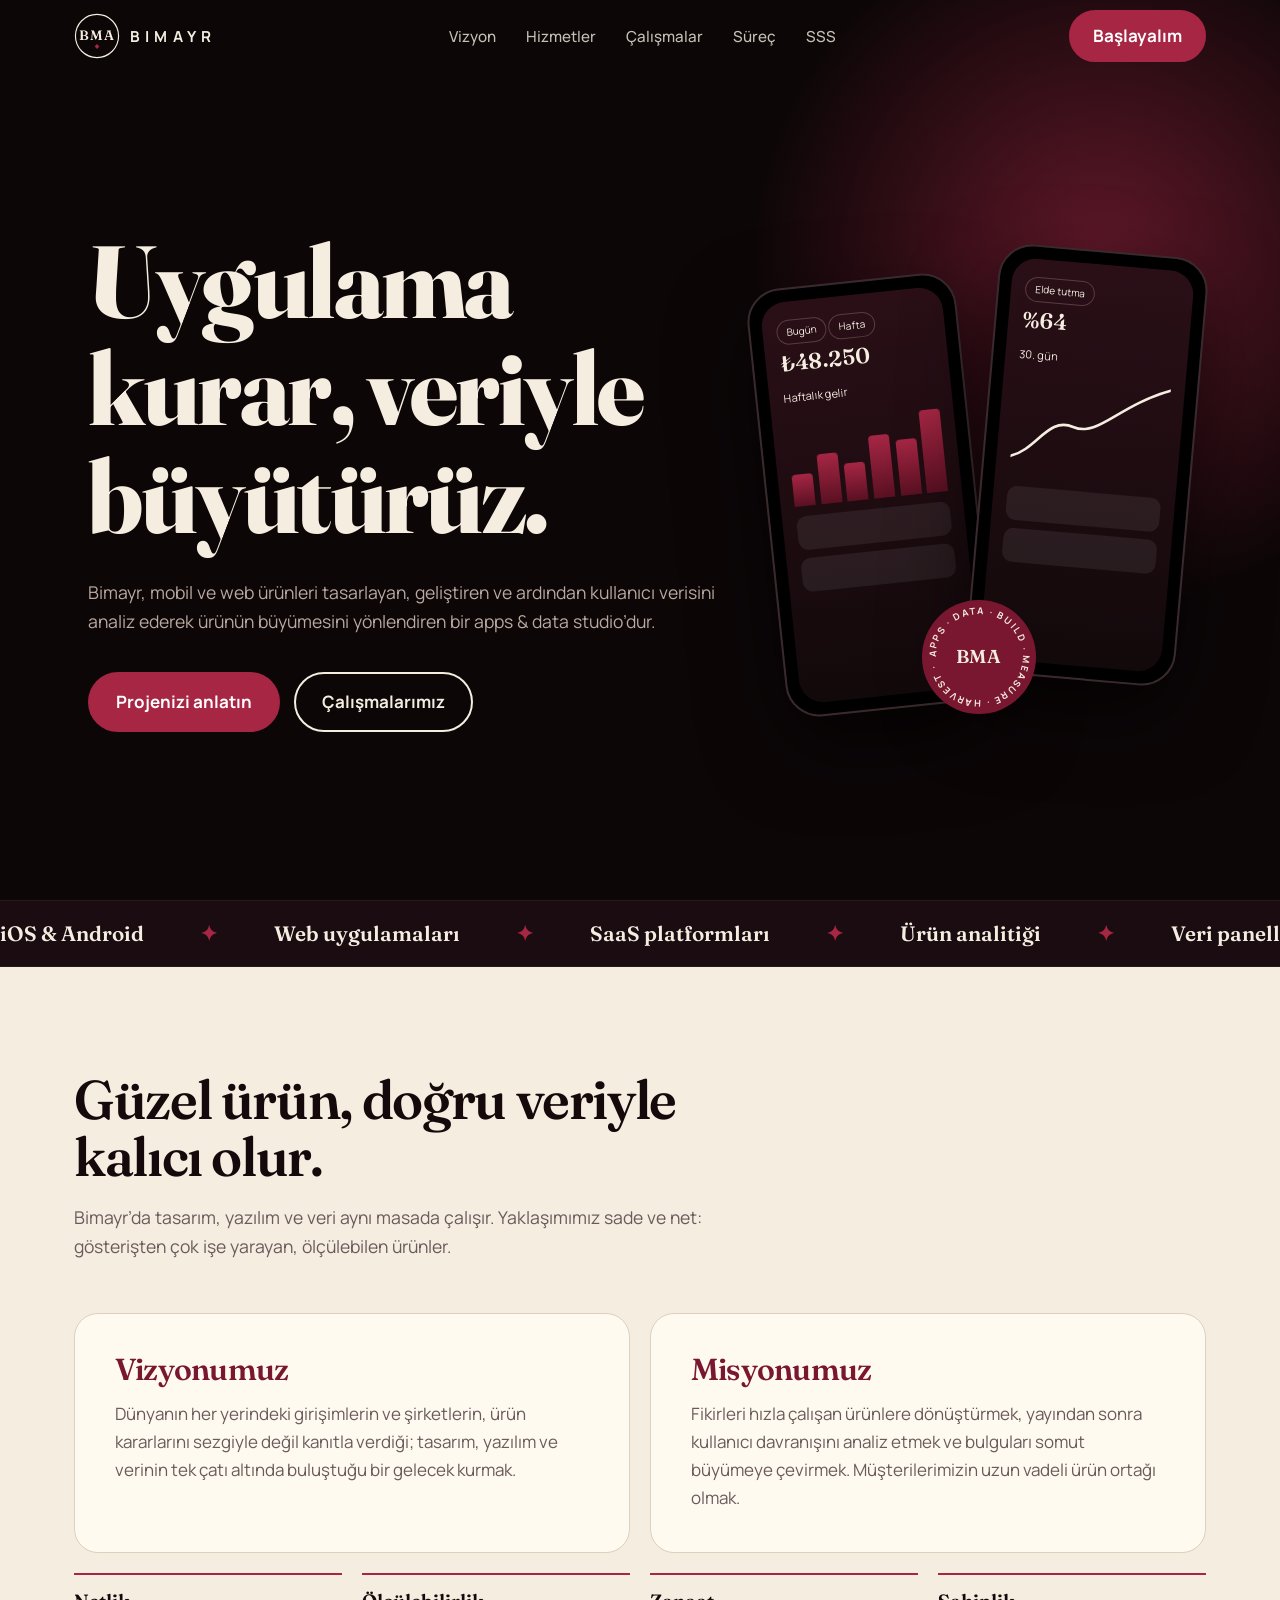
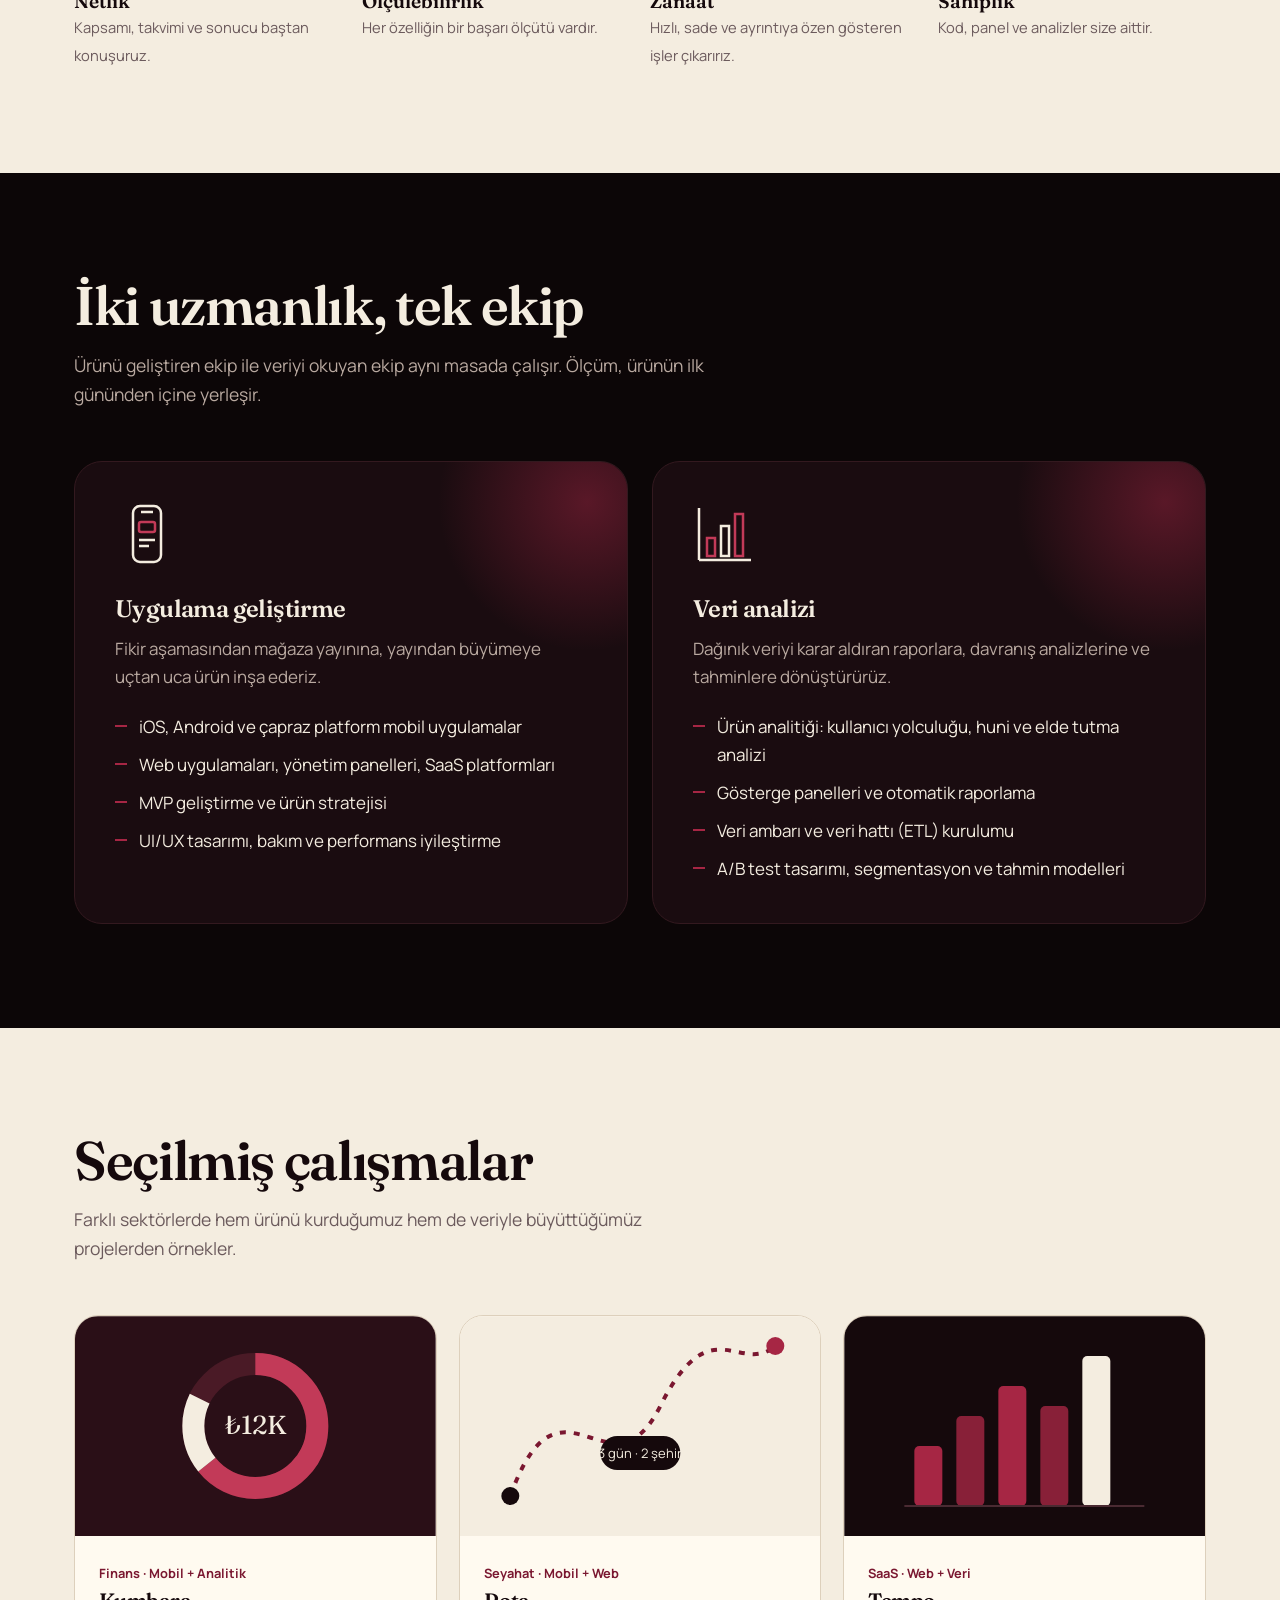
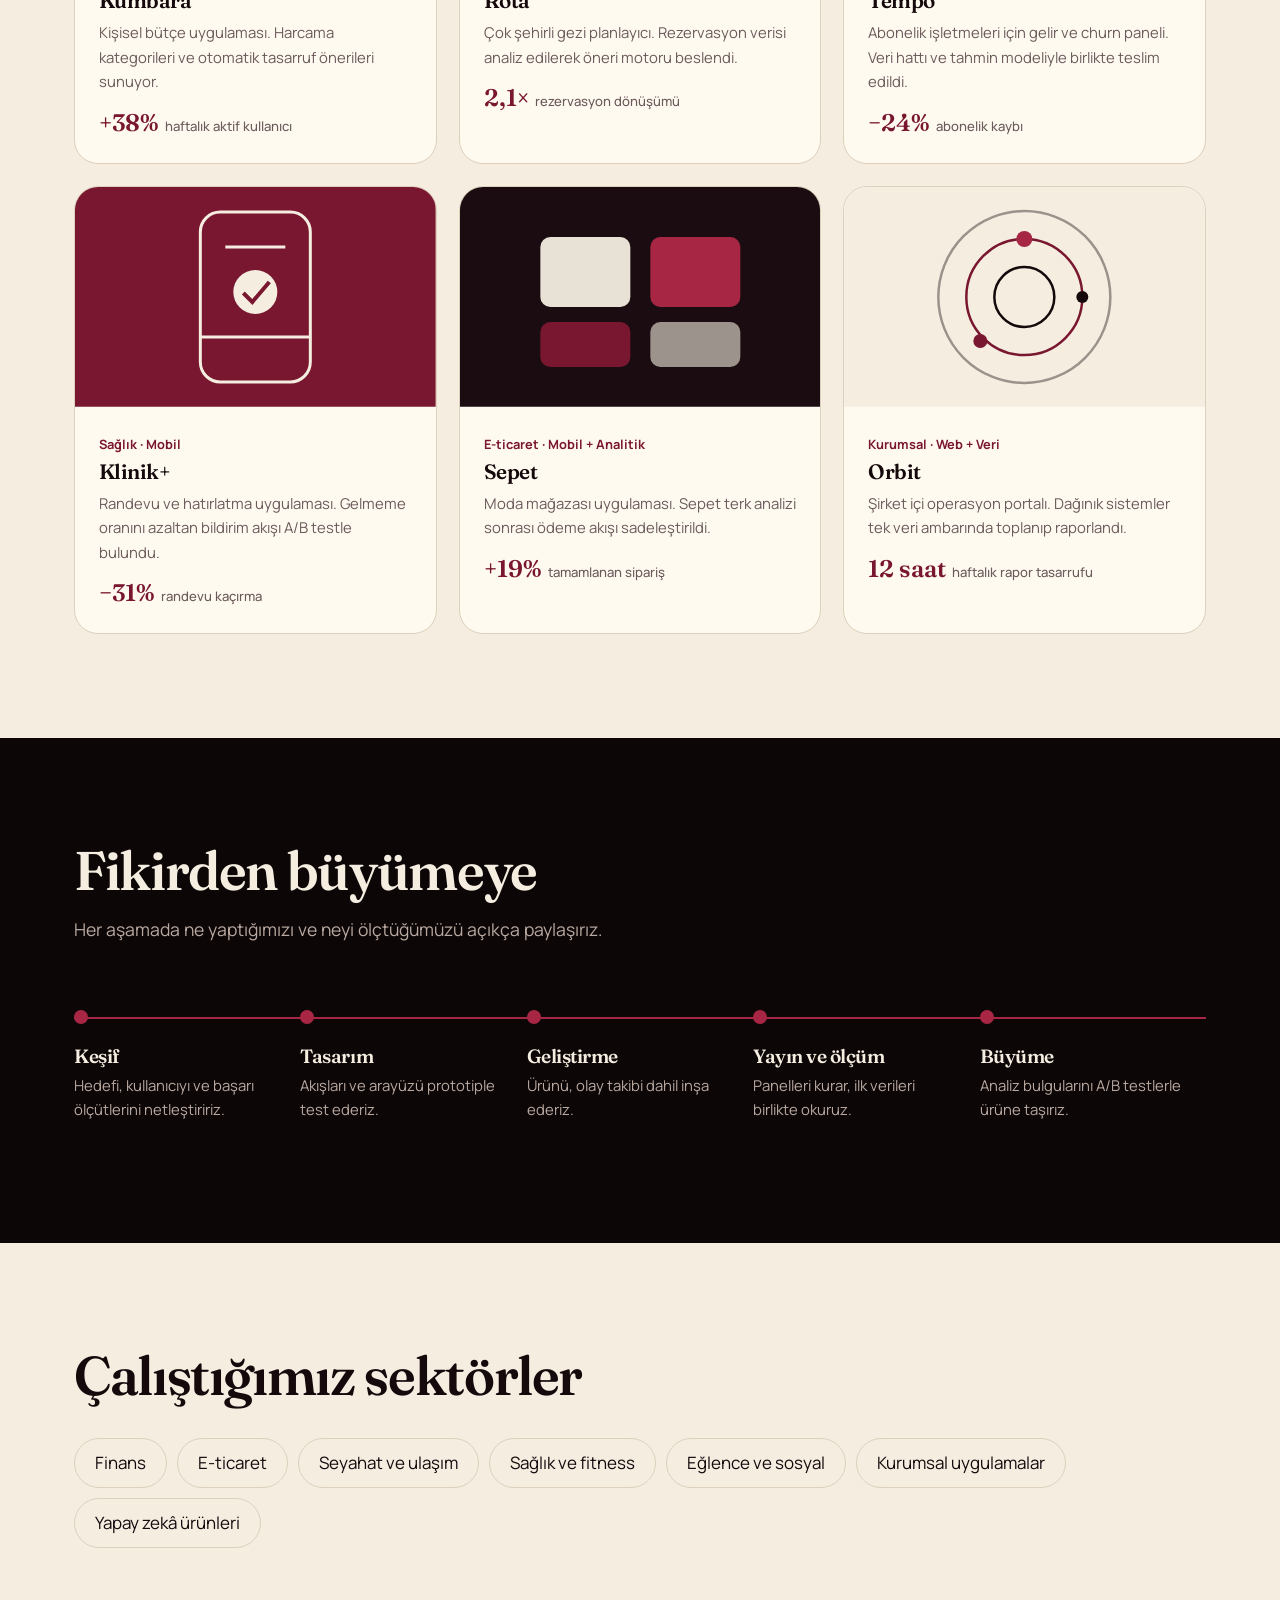
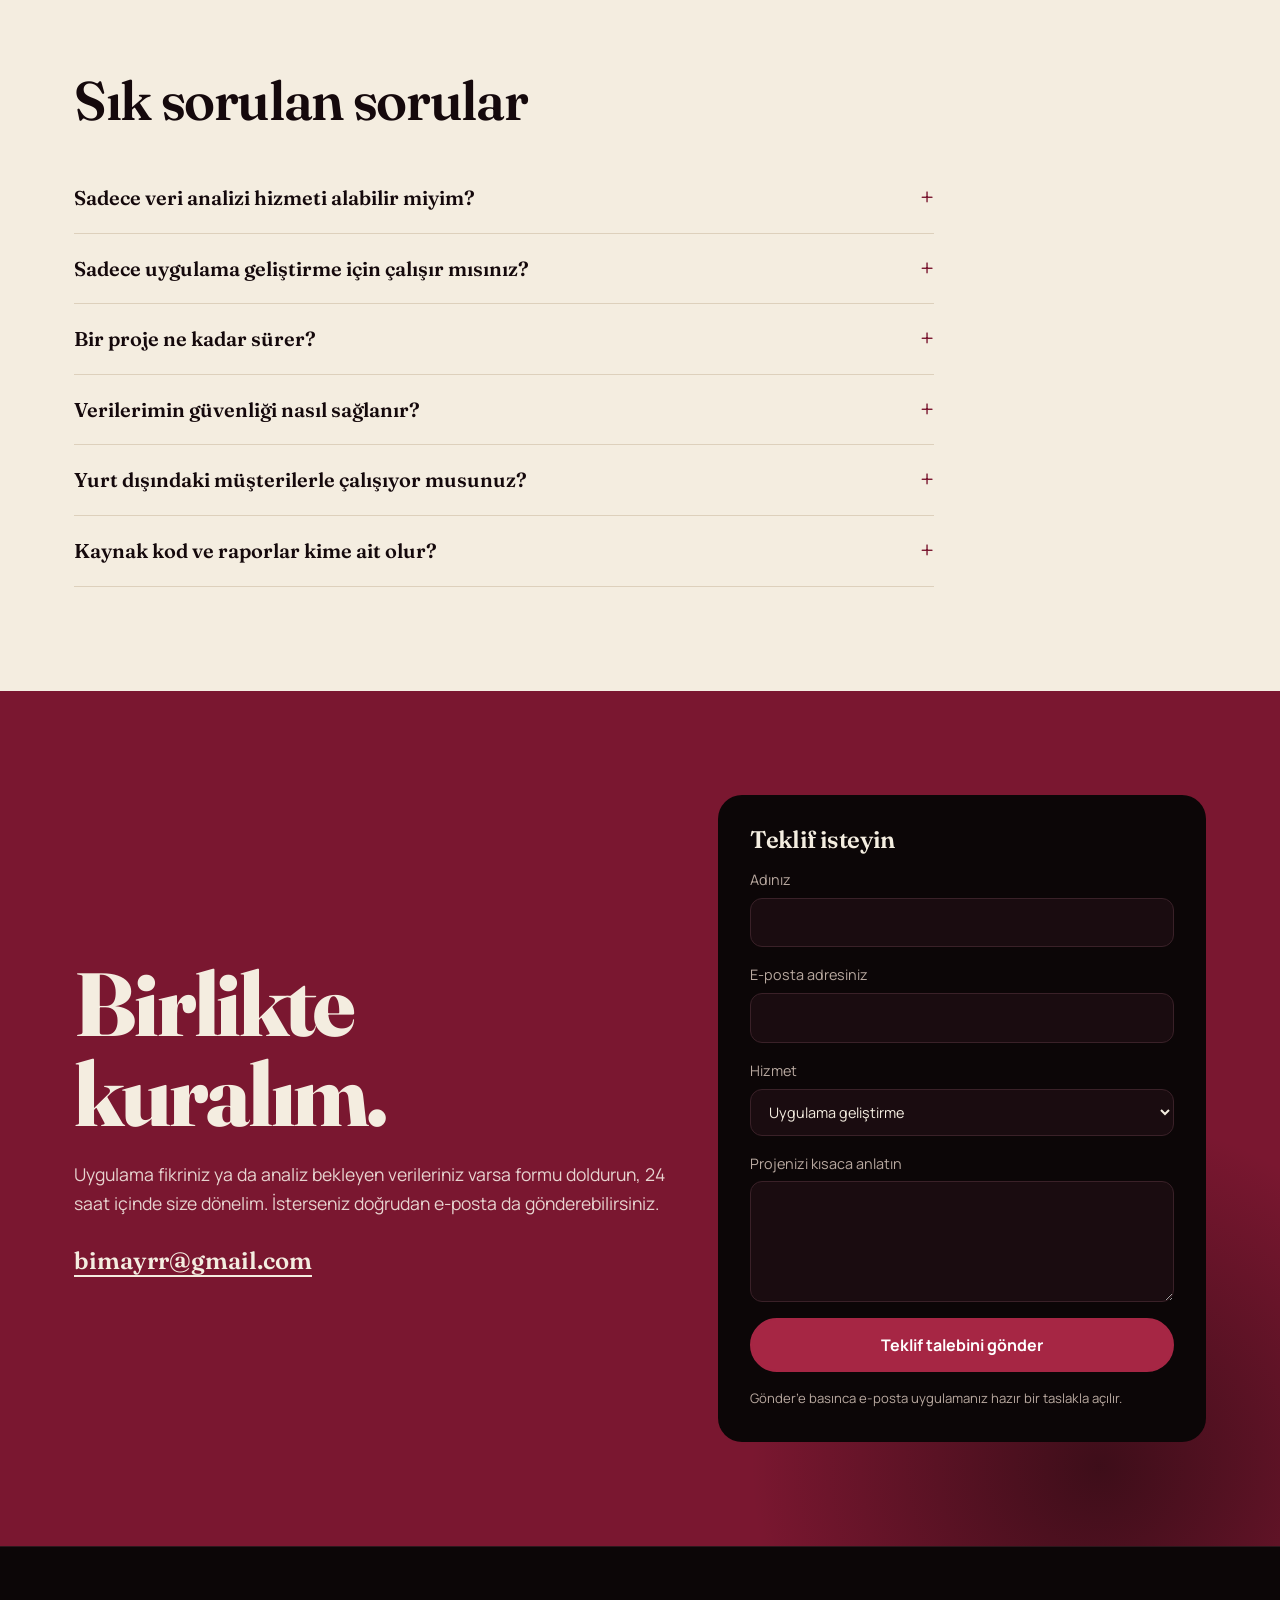
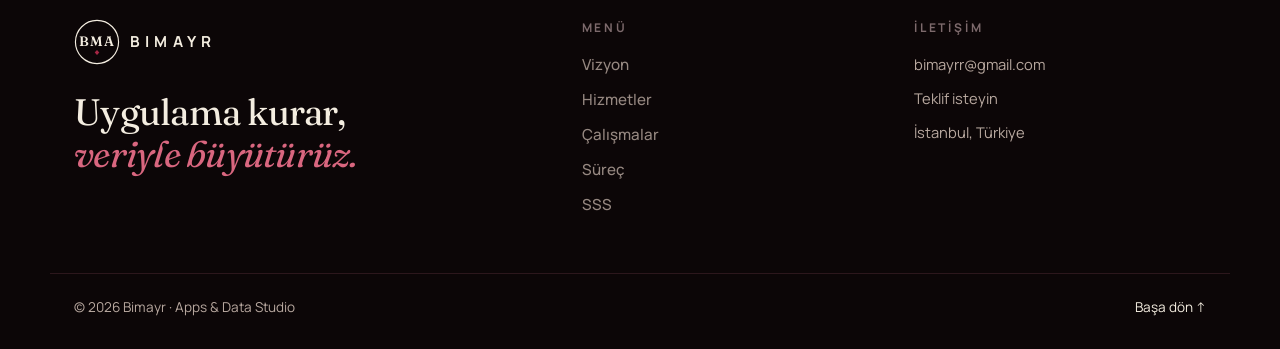
==== index.html @ 8b5e0269 "Siteye profesyonel dokunuşlar - Başlıktaki g/y/ç harflerinin kesilmesi düzeltildi - Açılış animasyon" ====
<!DOCTYPE html>
<html lang="tr">
<head>
<meta charset="utf-8">
<meta name="viewport" content="width=device-width, initial-scale=1, viewport-fit=cover">
<meta name="description" content="Bimayr, mobil ve web uygulamaları geliştiren ve kullanıcı verisini analiz eden bir apps & data studio'dur.">
<meta name="theme-color" content="#0C0607">
<meta property="og:title" content="Bimayr | Apps &amp; Data Studio">
<meta property="og:description" content="Uygulama kurar, veriyle büyütürüz.">
<meta property="og:type" content="website">
<link rel="icon" type="image/svg+xml" href="assets/favicon.svg">
<title>Bimayr | Apps & Data Studio</title>
<link rel="canonical" href="https://www.bimayr.com/">
<meta property="og:url" content="https://www.bimayr.com/">
<link rel="preconnect" href="https://fonts.googleapis.com">
<link rel="preconnect" href="https://fonts.gstatic.com" crossorigin>
<link href="https://fonts.googleapis.com/css2?family=Fraunces:opsz,wght@9..144,400;9..144,600;9..144,800&family=Manrope:wght@400;500;700&display=swap" rel="stylesheet">
<link rel="stylesheet" href="css/style.css">
</head>
<body>
<div id="curtain" aria-hidden="true"><div class="cp t"></div><div class="cp b"></div><svg class="mark" viewBox="0 0 64 64" aria-hidden="true"><circle class="ring" cx="32" cy="32" r="30" pathLength="1"/><text x="32" y="37" text-anchor="middle" font-family="Fraunces,Georgia,serif" font-weight="600" font-size="19" letter-spacing="1">BMA</text><path class="acc" d="M32 43l3.2 3.5L32 50l-3.2-3.5z"/></svg><b class="cw">BIMAYR</b></div><div id="bar"></div>
<header id="hd"><div class="wrap nav">
<a class="logo" href="#" aria-label="Bimayr"><svg class="mark" viewBox="0 0 64 64" aria-hidden="true"><circle class="ring" cx="32" cy="32" r="30" pathLength="1"/><text x="32" y="37" text-anchor="middle" font-family="Fraunces,Georgia,serif" font-weight="600" font-size="19" letter-spacing="1">BMA</text><path class="acc" d="M32 43l3.2 3.5L32 50l-3.2-3.5z"/></svg><span>BIMAYR</span></a>
<nav aria-label="Ana menü"><ul><li><a href="#vizyon">Vizyon</a></li><li><a href="#hizmetler">Hizmetler</a></li><li><a href="#calismalar">Çalışmalar</a></li><li><a href="#surec">Süreç</a></li><li><a href="#sss">SSS</a></li></ul></nav>
<a class="btn" href="#iletisim" style="padding:10px 22px">Başlayalım</a>
</div></header>

<main>
<section class="hero dark"><div class="glow"></div><div class="wrap hg">
<div>
<h1><span><em>Uygulama</em></span><span><em>kurar, veriyle</em></span><span><em>büyütürüz.</em></span></h1>
<p class="lead">Bimayr, mobil ve web ürünleri tasarlayan, geliştiren ve ardından kullanıcı verisini analiz ederek ürünün büyümesini yönlendiren bir apps & data studio’dur.</p>
<div class="cta"><a class="btn" href="#iletisim">Projenizi anlatın</a><a class="btn ghost" href="#calismalar">Çalışmalarımız</a></div>
</div>
<div class="devices" aria-hidden="true"><svg class="badge" viewBox="0 0 120 120"><circle cx="60" cy="60" r="58" fill="#7A1730"/><g class="spin"><defs><path id="bc" d="M60 60m-44 0a44 44 0 1 1 88 0a44 44 0 1 1-88 0"/></defs><text font-size="9.5" font-weight="700" letter-spacing="1.6" fill="#F4EDE0" font-family="Manrope,sans-serif"><textPath href="#bc" textLength="268">APPS · DATA · BUILD · MEASURE · HARVEST ·</textPath></text></g><text x="60" y="66" text-anchor="middle" font-family="Fraunces,Georgia,serif" font-weight="600" font-size="19" letter-spacing="1" fill="#F4EDE0">BMA</text></svg>
<div class="phone p1"><div class="scr"><span class="chip">Bugün</span><span class="chip">Hafta</span><b>₺48.250</b>Haftalık gelir<div class="bars"><i style="height:35%"></i><i style="height:55%;animation-delay:.1s"></i><i style="height:42%;animation-delay:.2s"></i><i style="height:70%;animation-delay:.3s"></i><i style="height:62%;animation-delay:.4s"></i><i style="height:92%;animation-delay:.5s"></i></div><div class="row"></div><div class="row"></div></div></div>
<div class="phone p2"><div class="scr"><span class="chip">Elde tutma</span><b>%64</b>30. gün<svg viewBox="0 0 180 120" style="width:100%;margin-top:8px"><path d="M0 100 C30 90 40 50 70 60 S120 30 180 8" fill="none" stroke="#F4EDE0" stroke-width="3" stroke-linecap="round" pathLength="1" style="stroke-dasharray:1;animation:dr 2.4s 1s both"/></svg><div class="row"></div><div class="row"></div></div></div>
</div>
</div></section>

<div class="mq" aria-hidden="true"><div><span>iOS & Android</span><span>Web uygulamaları</span><span>SaaS platformları</span><span>Ürün analitiği</span><span>Veri panelleri</span><span>A/B testleri</span><span>Tahmin modelleri</span><span>UI/UX tasarımı</span><span>iOS & Android</span><span>Web uygulamaları</span><span>SaaS platformları</span><span>Ürün analitiği</span><span>Veri panelleri</span><span>A/B testleri</span><span>Tahmin modelleri</span><span>UI/UX tasarımı</span></div></div>

<section id="vizyon"><div class="wrap">
<h2 class="rv">Güzel ürün, doğru veriyle<br>kalıcı olur.</h2>
<p class="lead rv d1" style="margin-top:18px">Bimayr’da tasarım, yazılım ve veri aynı masada çalışır. Yaklaşımımız sade ve net: gösterişten çok işe yarayan, ölçülebilen ürünler.</p>
<div class="vm">
<div class="rv"><h3>Vizyonumuz</h3><p>Dünyanın her yerindeki girişimlerin ve şirketlerin, ürün kararlarını sezgiyle değil kanıtla verdiği; tasarım, yazılım ve verinin tek çatı altında buluştuğu bir gelecek kurmak.</p></div>
<div class="rv d1"><h3>Misyonumuz</h3><p>Fikirleri hızla çalışan ürünlere dönüştürmek, yayından sonra kullanıcı davranışını analiz etmek ve bulguları somut büyümeye çevirmek. Müşterilerimizin uzun vadeli ürün ortağı olmak.</p></div>
</div>
<div class="vals">
<div class="rv"><b>Netlik</b><span>Kapsamı, takvimi ve sonucu baştan konuşuruz.</span></div>
<div class="rv d1"><b>Ölçülebilirlik</b><span>Her özelliğin bir başarı ölçütü vardır.</span></div>
<div class="rv d2"><b>Zanaat</b><span>Hızlı, sade ve ayrıntıya özen gösteren işler çıkarırız.</span></div>
<div class="rv d3"><b>Sahiplik</b><span>Kod, panel ve analizler size aittir.</span></div>
</div></div></section>

<section id="hizmetler" class="dark"><div class="wrap">
<h2 class="rv">İki uzmanlık, tek ekip</h2>
<p class="lead rv d1" style="margin-top:16px">Ürünü geliştiren ekip ile veriyi okuyan ekip aynı masada çalışır. Ölçüm, ürünün ilk gününden içine yerleşir.</p>
<div class="svc">
<div class="card rv"><svg class="ico" viewBox="0 0 64 64" fill="none" stroke="#F4EDE0" stroke-width="2.5"><rect x="18" y="4" width="28" height="56" rx="7"/><path d="M26 10h12"/><rect x="24" y="20" width="16" height="10" rx="2" stroke="#C23A58"/><path d="M24 38h16M24 44h10"/></svg>
<h3>Uygulama geliştirme</h3><p>Fikir aşamasından mağaza yayınına, yayından büyümeye uçtan uca ürün inşa ederiz.</p>
<ul><li>iOS, Android ve çapraz platform mobil uygulamalar</li><li>Web uygulamaları, yönetim panelleri, SaaS platformları</li><li>MVP geliştirme ve ürün stratejisi</li><li>UI/UX tasarımı, bakım ve performans iyileştirme</li></ul></div>
<div class="card rv d1"><svg class="ico" viewBox="0 0 64 64" fill="none" stroke="#F4EDE0" stroke-width="2.5"><path d="M6 58V6M6 58h52"/><rect x="14" y="36" width="8" height="18" stroke="#C23A58"/><rect x="28" y="24" width="8" height="30"/><rect x="42" y="12" width="8" height="42" stroke="#C23A58"/></svg>
<h3>Veri analizi</h3><p>Dağınık veriyi karar aldıran raporlara, davranış analizlerine ve tahminlere dönüştürürüz.</p>
<ul><li>Ürün analitiği: kullanıcı yolculuğu, huni ve elde tutma analizi</li><li>Gösterge panelleri ve otomatik raporlama</li><li>Veri ambarı ve veri hattı (ETL) kurulumu</li><li>A/B test tasarımı, segmentasyon ve tahmin modelleri</li></ul></div>
</div></div></section>

<section id="calismalar"><div class="wrap">
<h2 class="rv">Seçilmiş çalışmalar</h2>
<p class="lead rv d1" style="margin-top:16px">Farklı sektörlerde hem ürünü kurduğumuz hem de veriyle büyüttüğümüz projelerden örnekler.</p>
<div class="wk">
<article class="work rv"><div class="art" style="background:#2a0f17"><svg viewBox="0 0 300 220"><circle cx="150" cy="110" r="62" fill="none" stroke="#4a1a26" stroke-width="22"/><circle cx="150" cy="110" r="62" fill="none" stroke="#C23A58" stroke-width="22" stroke-dasharray="250 400" transform="rotate(-90 150 110)"/><circle cx="150" cy="110" r="62" fill="none" stroke="#F4EDE0" stroke-width="22" stroke-dasharray="70 400" stroke-dashoffset="-250" transform="rotate(-90 150 110)"/><text x="150" y="118" text-anchor="middle" fill="#F4EDE0" font-family="Fraunces,serif" font-size="26">₺12K</text></svg></div>
<div class="wb"><small>Finans · Mobil + Analitik</small><h3>Kumbara</h3><p>Kişisel bütçe uygulaması. Harcama kategorileri ve otomatik tasarruf önerileri sunuyor.</p><div class="met">+38%<span>haftalık aktif kullanıcı</span></div></div></article>
<article class="work rv d1"><div class="art" style="background:#F4EDE0"><svg viewBox="0 0 300 220"><path d="M20 180 C70 40 120 190 170 90 S250 60 285 30" fill="none" stroke="#7A1730" stroke-width="4" stroke-dasharray="6 8"/><circle cx="20" cy="180" r="9" fill="#15090C"/><circle cx="285" cy="30" r="9" fill="#A62644"/><rect x="110" y="120" width="80" height="34" rx="17" fill="#15090C"/><text x="150" y="142" text-anchor="middle" fill="#F4EDE0" font-size="13" font-family="Manrope,sans-serif">3 gün · 2 şehir</text></svg></div>
<div class="wb"><small>Seyahat · Mobil + Web</small><h3>Rota</h3><p>Çok şehirli gezi planlayıcı. Rezervasyon verisi analiz edilerek öneri motoru beslendi.</p><div class="met">2,1×<span>rezervasyon dönüşümü</span></div></div></article>
<article class="work rv d2"><div class="art" style="background:#15090C"><svg viewBox="0 0 300 220"><g fill="#A62644"><rect x="40" y="130" width="28" height="60" rx="5"/><rect x="82" y="100" width="28" height="90" rx="5" opacity=".8"/><rect x="124" y="70" width="28" height="120" rx="5"/><rect x="166" y="90" width="28" height="100" rx="5" opacity=".8"/><rect x="208" y="40" width="28" height="150" rx="5" fill="#F4EDE0"/></g><path d="M30 190H270" stroke="#4a2a32" stroke-width="2"/></svg></div>
<div class="wb"><small>SaaS · Web + Veri</small><h3>Tempo</h3><p>Abonelik işletmeleri için gelir ve churn paneli. Veri hattı ve tahmin modeliyle birlikte teslim edildi.</p><div class="met">−24%<span>abonelik kaybı</span></div></div></article>
<article class="work rv"><div class="art" style="background:#7A1730"><svg viewBox="0 0 300 220"><g stroke="#F4EDE0" stroke-width="3" fill="none"><rect x="95" y="25" width="110" height="170" rx="20"/><path d="M95 150h110M120 60h60"/></g><circle cx="150" cy="105" r="22" fill="#F4EDE0"/><path d="M138 106l9 9 17-20" stroke="#7A1730" stroke-width="4" fill="none"/></svg></div>
<div class="wb"><small>Sağlık · Mobil</small><h3>Klinik+</h3><p>Randevu ve hatırlatma uygulaması. Gelmeme oranını azaltan bildirim akışı A/B testle bulundu.</p><div class="met">−31%<span>randevu kaçırma</span></div></div></article>
<article class="work rv d1"><div class="art" style="background:#1A0C10"><svg viewBox="0 0 300 220"><g fill="#F4EDE0"><rect x="50" y="50" width="90" height="70" rx="10" opacity=".95"/><rect x="160" y="50" width="90" height="70" rx="10" fill="#A62644"/><rect x="50" y="135" width="90" height="45" rx="10" fill="#7A1730"/><rect x="160" y="135" width="90" height="45" rx="10" opacity=".6"/></g></svg></div>
<div class="wb"><small>E-ticaret · Mobil + Analitik</small><h3>Sepet</h3><p>Moda mağazası uygulaması. Sepet terk analizi sonrası ödeme akışı sadeleştirildi.</p><div class="met">+19%<span>tamamlanan sipariş</span></div></div></article>
<article class="work rv d2"><div class="art" style="background:#F4EDE0"><svg viewBox="0 0 300 220"><g fill="none" stroke="#15090C" stroke-width="2.5"><circle cx="150" cy="110" r="30"/><circle cx="150" cy="110" r="58" stroke="#7A1730"/><circle cx="150" cy="110" r="86" opacity=".4"/></g><circle cx="150" cy="52" r="8" fill="#A62644"/><circle cx="208" cy="110" r="6" fill="#15090C"/><circle cx="106" cy="154" r="7" fill="#7A1730"/></svg></div>
<div class="wb"><small>Kurumsal · Web + Veri</small><h3>Orbit</h3><p>Şirket içi operasyon portalı. Dağınık sistemler tek veri ambarında toplanıp raporlandı.</p><div class="met">12 saat<span>haftalık rapor tasarrufu</span></div></div></article>
</div></div></section>

<section id="surec" class="dark"><div class="wrap">
<h2 class="rv">Fikirden büyümeye</h2>
<p class="lead rv d1" style="margin-top:16px">Her aşamada ne yaptığımızı ve neyi ölçtüğümüzü açıkça paylaşırız.</p>
<ol class="pr rv" id="pr">
<li><h3>Keşif</h3><p>Hedefi, kullanıcıyı ve başarı ölçütlerini netleştiririz.</p></li>
<li><h3>Tasarım</h3><p>Akışları ve arayüzü prototiple test ederiz.</p></li>
<li><h3>Geliştirme</h3><p>Ürünü, olay takibi dahil inşa ederiz.</p></li>
<li><h3>Yayın ve ölçüm</h3><p>Panelleri kurar, ilk verileri birlikte okuruz.</p></li>
<li><h3>Büyüme</h3><p>Analiz bulgularını A/B testlerle ürüne taşırız.</p></li>
</ol></div></section>

<section id="sektorler"><div class="wrap">
<h2 class="rv">Çalıştığımız sektörler</h2>
<div class="sec rv d1"><span>Finans</span><span>E-ticaret</span><span>Seyahat ve ulaşım</span><span>Sağlık ve fitness</span><span>Eğlence ve sosyal</span><span>Kurumsal uygulamalar</span><span>Yapay zekâ ürünleri</span></div>
</div></section>

<section id="sss" style="padding-top:20px"><div class="wrap">
<h2 class="rv">Sık sorulan sorular</h2>
<div class="faq rv d1">
<details><summary>Sadece veri analizi hizmeti alabilir miyim?</summary><p>Evet. Uygulamayı biz geliştirmemiş olsak da analitik altyapısını kurar, panelleri hazırlar ve düzenli rapor veririz.</p></details>
<details><summary>Sadece uygulama geliştirme için çalışır mısınız?</summary><p>Evet. Yalnızca tasarım ya da yalnızca geliştirme desteği de veririz. Ölçüm altyapısını eklemenizi öneririz.</p></details>
<details><summary>Bir proje ne kadar sürer?</summary><p>Kapsama göre değişir. İlk görüşmeden sonra hedeflerinize uygun gerçekçi bir takvim paylaşırız.</p></details>
<details><summary>Verilerimin güvenliği nasıl sağlanır?</summary><p>Veriye yalnızca gerekli ekip üyeleri erişir. KVKK ve GDPR gereklilikleri proje başında birlikte netleştirilir.</p></details>
<details><summary>Yurt dışındaki müşterilerle çalışıyor musunuz?</summary><p>Evet. Ekibimiz Türkçe ve İngilizce çalışır, farklı saat dilimlerine uyumlu toplantı düzeni kurar.</p></details>
<details><summary>Kaynak kod ve raporlar kime ait olur?</summary><p>Ödemeler tamamlandığında kaynak kod, paneller ve analiz çıktıları size devredilir.</p></details>
</div></div></section>

<section id="iletisim" class="wine" style="position:relative;overflow:hidden"><div class="glow" style="top:auto;bottom:-300px"></div><div class="wrap cg" style="position:relative">
<div><p class="big rv">Birlikte<br>kuralım.</p>
<p class="lead rv d1" style="margin:22px 0 28px">Uygulama fikriniz ya da analiz bekleyen verileriniz varsa formu doldurun, 24 saat içinde size dönelim. İsterseniz doğrudan e-posta da gönderebilirsiniz.</p>
<a class="mail rv d2" href="mailto:bimayrr@gmail.com">bimayrr@gmail.com</a></div>
<form class="qf rv d1" id="qf" aria-label="Teklif formu">
<h3>Teklif isteyin</h3>
<label>Adınız<input name="ad" required autocomplete="name"></label>
<label>E-posta adresiniz<input name="mail" type="email" required autocomplete="email"></label>
<label>Hizmet<select name="hizmet"><option>Uygulama geliştirme</option><option>Veri analizi</option><option>Uygulama + veri analizi</option><option>Diğer</option></select></label>
<label>Projenizi kısaca anlatın<textarea name="mesaj" rows="4" required></textarea></label>
<button class="btn" type="submit">Teklif talebini gönder</button>
<p class="note">Gönder’e basınca e-posta uygulamanız hazır bir taslakla açılır.</p>
</form>
</div></section>
</main>
<footer class="ft"><div class="wrap ft-top">
<div class="ft-brand"><a class="logo" href="#" aria-label="Bimayr, başa dön"><svg class="mark" viewBox="0 0 64 64" aria-hidden="true"><circle class="ring" cx="32" cy="32" r="30" pathLength="1"/><text x="32" y="37" text-anchor="middle" font-family="Fraunces,Georgia,serif" font-weight="600" font-size="19" letter-spacing="1">BMA</text><path class="acc" d="M32 43l3.2 3.5L32 50l-3.2-3.5z"/></svg><span>BIMAYR</span></a>
<p class="ft-tag">Uygulama kurar,<br><em>veriyle büyütürüz.</em></p></div>
<nav class="ft-col" aria-label="Alt menü"><b>Menü</b><a href="#vizyon">Vizyon</a><a href="#hizmetler">Hizmetler</a><a href="#calismalar">Çalışmalar</a><a href="#surec">Süreç</a><a href="#sss">SSS</a></nav>
<div class="ft-col"><b>İletişim</b><a href="mailto:bimayrr@gmail.com">bimayrr@gmail.com</a><a href="#iletisim">Teklif isteyin</a><span>İstanbul, Türkiye</span></div>
</div><div class="wrap ft-bot"><span>© 2026 Bimayr · Apps &amp; Data Studio</span><a class="up" href="#">Başa dön &#8593;&#xFE0E;</a></div></footer>

<script src="js/main.js" defer></script>
</body>
</html>
---- css/style.css ----
:root{color-scheme:light;--bg:#F4EDE0;--surface:#FFFAF0;--ink:#15090C;--muted:#6B5A5C;--line:#DDD0BC;--wine:#7A1730;--wine2:#A62644;--dk:#0C0607;--dk2:#1A0C10;--cream:#F4EDE0;--cm:#B9A9A0;--box-sizing:border-box;box-sizing:border-box;padding-top:env(safe-area-inset-top,0px);padding-bottom:env(safe-area-inset-bottom,0px)}
html{scroll-padding-top:calc(env(safe-area-inset-top,0px) + 70px);scroll-behavior:smooth}
*,*::before,*::after{box-sizing:inherit}
body{margin:0;background:var(--bg);color:var(--ink);font:400 17px/1.65 Manrope,system-ui,sans-serif;overflow-x:hidden}
h1,h2,h3{font-family:Fraunces,Georgia,serif;margin:0;line-height:1.05;letter-spacing:-.025em}
h1{font-size:clamp(2.8rem,8vw,6.4rem);font-weight:800}
h2{font-size:clamp(2rem,4.4vw,3.4rem);font-weight:600}
h3{font-size:1.5rem;font-weight:600}
p{margin:0}a{color:inherit}
:focus-visible{outline:3px solid var(--wine2);outline-offset:3px}
.wrap{max-width:1180px;margin:0 auto;padding:0 24px}
section{padding:104px 0}
.lead{color:var(--muted);max-width:58ch;font-size:1.1rem}
.dark{background:var(--dk);color:var(--cream)}.dark .lead{color:var(--cm)}
.btn{display:inline-block;background:var(--wine2);color:#fff;padding:14px 26px;border-radius:999px;font-weight:700;text-decoration:none;border:2px solid var(--wine2);transition:transform .3s,background .3s}
.btn{translate:var(--mx,0) var(--my,0)}.btn:hover{transform:translateY(-3px);background:var(--wine)}
.btn.ghost{background:transparent;color:inherit;border-color:currentColor}
.wine{background:var(--wine);color:var(--cream)}.wine .lead{color:#E7D3CF}.wine .btn{background:var(--cream);color:var(--dk);border-color:var(--cream)}.wine .btn.ghost{background:transparent;color:var(--cream)}.wine .glow{background:radial-gradient(circle,rgba(12,6,7,.55),transparent 65%)}
.btn.ghost:hover{background:var(--cream);color:var(--dk)}
/* loader */
#curtain{position:fixed;inset:0;z-index:100;pointer-events:none;transition:visibility 0s 1.05s}
body.ready #curtain{visibility:hidden}
.cp{position:absolute;left:0;right:0;height:50%;background:var(--wine);transition:transform .85s cubic-bezier(.77,0,.18,1) .1s}
.cp.t{top:0}.cp.b{bottom:0;background:var(--dk)}
body.ready .cp.t{transform:translateY(-101%)}body.ready .cp.b{transform:translateY(101%)}
#curtain .mark{position:absolute;left:50%;top:50%;width:120px;height:120px;margin:-110px 0 0 -60px;color:var(--cream);transition:opacity .4s}.mark text{fill:currentColor;stroke:none}
#curtain .ring{stroke-dasharray:1;stroke-dashoffset:1;animation:dr2 .75s cubic-bezier(.6,0,.3,1) forwards}
#curtain .mark text{opacity:0;animation:pop .5s .35s forwards}
#curtain .acc{fill:var(--cream);opacity:0;animation:pop .4s .55s forwards}
#curtain .cw{position:absolute;left:0;right:0;top:50%;margin-top:30px;text-align:center;font:700 1rem Manrope,sans-serif;color:var(--cream);letter-spacing:.34em;opacity:0;animation:pop .5s .35s forwards;transition:opacity .4s}
body.ready #curtain .mark,body.ready #curtain .cw{opacity:0!important;animation:none}
@keyframes dr2{to{stroke-dashoffset:0}}@keyframes pop{to{opacity:1}}
/* nav */
header{position:fixed;top:0;left:0;right:0;z-index:50;padding-top:env(safe-area-inset-top,0px);transition:background .4s,backdrop-filter .4s}
header.solid{background:rgba(12,6,7,.82);backdrop-filter:blur(14px)}
.nav{display:flex;align-items:center;justify-content:space-between;height:72px;color:var(--cream)}
.logo{font:800 1.7rem Fraunces,serif;text-decoration:none;letter-spacing:-.03em;display:flex;align-items:center;gap:10px}.mark{width:46px;height:46px;fill:none;stroke:currentColor;stroke-width:1.6;overflow:visible}.mark text{fill:currentColor;stroke:none}.acc{fill:var(--wine2);stroke:none;transform-box:fill-box;transform-origin:center;transition:transform .6s cubic-bezier(.3,1.6,.4,1)}.logo:hover .acc{transform:rotate(180deg) scale(1.5)}.logo:hover .ring{stroke:var(--wine2)}.ring{transition:stroke .4s}.logo span{font:700 .95rem Manrope,sans-serif;letter-spacing:.34em}.logo i{color:var(--wine2);font-style:normal}
nav ul{display:flex;gap:30px;list-style:none;margin:0;padding:0}
nav a{text-decoration:none;font-weight:500;font-size:.95rem;opacity:.8;transition:opacity .3s}nav a:hover{opacity:1}
/* hero */
.hero{min-height:100vh;min-height:100svh;display:flex;align-items:center;padding:130px 0 70px;position:relative;overflow:hidden}
.glow{position:absolute;width:760px;height:760px;right:-200px;top:-120px;background:radial-gradient(circle,rgba(166,38,68,.55),transparent 65%);animation:float 12s ease-in-out infinite alternate}
@keyframes float{to{transform:translate(-60px,70px) scale(1.12)}}
.hg{display:grid;grid-template-columns:1.2fr .8fr;gap:40px;align-items:center;position:relative}
.hero h1 span{display:block;overflow:hidden;padding:0 .04em .16em 0;margin-bottom:-.16em}.hero h1 em{display:block;font-style:normal;transform:translateY(110%) rotate(4deg);transform-origin:left bottom;transition:transform 1s cubic-bezier(.2,.8,.2,1) .3s}
body.ready .hero h1 em{transform:none}body.ready .hero h1 span:nth-child(2) em{transition-delay:.42s}body.ready .hero h1 span:nth-child(3) em{transition-delay:.54s}
.hero .lead{margin:28px 0 36px}.cta{display:flex;gap:14px;flex-wrap:wrap}
.hero .lead,.hero .cta{opacity:0;transition:opacity .8s .95s}body.ready .hero .lead,body.ready .hero .cta{opacity:1}
.devices{position:relative;height:460px}
.phone{position:absolute;width:210px;height:430px;border-radius:34px;background:#000;border:2px solid #3a2a2e;padding:12px;box-shadow:0 30px 80px rgba(0,0,0,.6)}
.phone .scr{width:100%;height:100%;border-radius:24px;background:linear-gradient(180deg,#2a0f17,#12090b);overflow:hidden;padding:16px 14px;color:var(--cream);font-size:11px}
.p1{left:0;top:30px;transform:rotate(-6deg);animation:bob 6s ease-in-out infinite alternate}
.p2{right:0;top:0;transform:rotate(5deg);animation:bob 7s 1s ease-in-out infinite alternate}
@keyframes bob{to{translate:0 -16px}}
.scr b{display:block;font:600 22px Fraunces,serif;margin:4px 0 12px}
.bars{display:flex;align-items:flex-end;gap:6px;height:90px;margin:10px 0}
.bars i{flex:1;background:linear-gradient(var(--wine2),#5a1022);border-radius:4px 4px 0 0;transform-origin:bottom;animation:grow 1.4s cubic-bezier(.2,.8,.2,1) both}
@keyframes grow{from{transform:scaleY(0)}}
.chip{display:inline-block;border:1px solid #5a3a42;border-radius:99px;padding:3px 9px;margin:2px 2px 0 0;font-size:10px}
.row{height:34px;border-radius:10px;background:rgba(255,255,255,.07);margin-top:8px}
#bar{position:fixed;top:env(safe-area-inset-top,0px);left:0;right:0;height:3px;background:var(--wine2);transform:scaleX(0);transform-origin:left;z-index:60}
.devices{translate:calc(var(--px,0)*-16px) calc(var(--py,0)*-12px);transition:translate .5s ease-out}
.glow{translate:calc(var(--px,0)*50px) calc(var(--py,0)*36px);transition:translate .8s ease-out}
.badge{position:absolute;left:50%;bottom:-6px;width:118px;height:118px;margin-left:-59px;z-index:2}
.badge .spin{transform-origin:60px 60px;animation:sp 18s linear infinite}
@keyframes sp{to{transform:rotate(360deg)}}
.mq:hover div{animation-play-state:paused}
/* marquee */
.mq{border-block:1px solid #2c171c;background:var(--dk2);overflow:hidden;color:var(--cream)}
.mq div{display:flex;gap:56px;width:max-content;padding:20px 0;animation:mq 34s linear infinite;font:600 1.3rem Fraunces,serif;white-space:nowrap}
.mq span::after{content:"✦";color:var(--wine2);margin-left:56px}
@keyframes mq{to{transform:translateX(-50%)}}
/* reveal */
.rv{opacity:0;transform:translateY(46px) scale(.98);filter:blur(8px);transition:opacity .9s,transform 1s cubic-bezier(.2,.8,.2,1),filter .9s}.rv.in{opacity:1;transform:none;filter:none}
.work .art{clip-path:inset(100% 0 0 0);transition:clip-path 1.1s cubic-bezier(.77,0,.18,1) .25s}.work.in .art{clip-path:inset(0)}
.d1{transition-delay:.12s}.d2{transition-delay:.24s}.d3{transition-delay:.36s}
/* vision */
.vm{display:grid;grid-template-columns:1fr 1fr;gap:20px;margin-top:52px}
.vm div{padding:40px;border:1px solid var(--line);border-radius:24px;background:var(--surface);transition:transform .5s,border-color .5s}
.vm div:hover{transform:translateY(-8px);border-color:var(--wine2)}
.vm h3{color:var(--wine);margin-bottom:14px;font-size:1.9rem}.vm p{color:var(--muted)}
.vals{display:grid;grid-template-columns:repeat(4,1fr);gap:20px;margin-top:20px}
.vals div{border-top:2px solid var(--wine2);padding-top:14px}.vals b{font:600 1.2rem Fraunces,serif;display:block}.vals span{color:var(--muted);font-size:.92rem}
/* services */
.svc{display:grid;grid-template-columns:1fr 1fr;gap:24px;margin-top:52px}
.card{background:var(--dk2);border:1px solid #33191f;border-radius:28px;padding:40px;position:relative;overflow:hidden;transition:transform .5s,border-color .5s}
.card:hover{transform:perspective(900px) translateY(-8px) rotateX(var(--rx,0deg)) rotateY(var(--ry,0deg));border-color:var(--wine2)}
.card::after{content:"";position:absolute;width:300px;height:300px;right:-110px;top:-110px;background:radial-gradient(circle,rgba(166,38,68,.45),transparent 70%);transition:transform .8s}.card:hover::after{transform:scale(1.6)}
.card p{color:var(--cm);margin:14px 0 22px}.card ul{list-style:none;margin:0;padding:0;display:grid;gap:10px}
.card li{padding-left:24px;position:relative}.card li::before{content:"";position:absolute;left:0;top:.7em;width:12px;height:2px;background:var(--wine2)}
.ico{width:64px;height:64px;margin-bottom:22px}
/* work */
.wk{display:grid;grid-template-columns:repeat(3,1fr);gap:22px;margin-top:52px}
.work{border-radius:24px;overflow:hidden;background:var(--surface);border:1px solid var(--line);transition:transform .5s,box-shadow .5s}
.work:hover{transform:perspective(900px) translateY(-10px) rotateX(var(--rx,0deg)) rotateY(var(--ry,0deg));box-shadow:0 30px 60px -20px rgba(122,23,48,.45)}
.art{height:220px;display:grid;place-items:center;position:relative;overflow:hidden}
.art svg{width:100%;height:100%;transition:transform .8s cubic-bezier(.2,.8,.2,1)}.work:hover .art svg{transform:scale(1.08)}
.wb{padding:22px 24px 26px}.wb small{color:var(--wine);font-weight:700;font-size:.8rem}.wb h3{font-size:1.3rem;margin:4px 0 8px}.wb p{color:var(--muted);font-size:.93rem}
.met{margin-top:14px;font:600 1.5rem Fraunces,serif;color:var(--wine)}.met span{font:500 .82rem Manrope,sans-serif;color:var(--muted);margin-left:6px}
/* process */
.pr{margin-top:56px;display:grid;grid-template-columns:repeat(5,1fr);position:relative}
.pr::before{content:"";position:absolute;top:17px;left:0;right:0;height:2px;background:#33191f}
.pr::after{content:"";position:absolute;top:17px;left:0;height:2px;width:0;background:var(--wine2);transition:width 2.2s cubic-bezier(.3,.7,.2,1) .3s}.pr.in::after{width:100%}
.pr li{list-style:none;padding-right:18px;position:relative}
.pr li::before{content:"";display:block;width:14px;height:14px;border-radius:50%;background:var(--wine2);margin:10px 0 22px;box-shadow:0 0 0 6px var(--dk)}
.pr h3{font-size:1.2rem}.pr p{color:var(--cm);font-size:.93rem;margin-top:6px}
.pr{padding:0}
/* sectors + faq */
.sec{display:flex;flex-wrap:wrap;gap:10px;margin-top:34px}
.sec span{border:1px solid var(--line);padding:10px 20px;border-radius:99px;transition:background .3s,color .3s,transform .3s}.sec span:hover{background:var(--wine);color:#fff;transform:translateY(-3px)}
details{border-bottom:1px solid var(--line);padding:22px 0}
summary{cursor:pointer;font:600 1.25rem Fraunces,serif;list-style:none;display:flex;justify-content:space-between;gap:16px}
summary::after{content:"+";color:var(--wine);font-size:1.6rem;line-height:1;transition:transform .4s}details[open] summary::after{transform:rotate(45deg)}
details p{color:var(--muted);margin-top:10px;max-width:70ch}.faq{margin-top:34px;max-width:860px}
.big{font:800 clamp(2.4rem,7vw,5.6rem) Fraunces,serif;line-height:1;letter-spacing:-.03em}
.cg{display:grid;grid-template-columns:1.1fr .9fr;gap:48px;align-items:center}
.mail{font:600 1.5rem Fraunces,serif;color:var(--cream);text-decoration:underline;text-underline-offset:6px;word-break:break-all}
.qf{background:var(--dk);color:var(--cream);border-radius:24px;padding:32px;display:grid;gap:16px}
.qf label{display:grid;gap:6px;font-size:.9rem;color:var(--cm)}
.qf input,.qf select,.qf textarea{font:inherit;color:var(--cream);background:#1A0C10;border:1px solid #3A2128;border-radius:12px;padding:12px 14px;width:100%}
.qf input:focus,.qf select:focus,.qf textarea:focus{outline:2px solid var(--wine2);border-color:var(--wine2)}
.qf .btn{background:var(--wine2);color:#fff;border-color:var(--wine2);cursor:pointer;font:700 1rem Manrope,sans-serif}
.qf .note{font-size:.82rem;color:var(--cm)}
@media (max-width:900px){.cg{grid-template-columns:1fr}}
@media (max-width:900px){.hg,.vm,.svc{grid-template-columns:1fr}.wk{grid-template-columns:1fr 1fr}.vals{grid-template-columns:1fr 1fr}.pr{grid-template-columns:1fr;gap:26px}.pr::before,.pr::after{display:none}nav ul{display:none}.devices{height:420px;max-width:380px}section{padding:72px 0}}
@media (max-width:600px){.wk{grid-template-columns:1fr}.p2{display:none}.p1{left:20%}}
@media (prefers-reduced-motion:reduce){*,*::before,*::after{animation:none!important;transition-duration:.01s!important;transition-delay:0s!important}.rv{opacity:1;transform:none;filter:none}.work .art{clip-path:none}.hero h1 em{transform:none}.hero .lead,.hero .cta{opacity:1}}
@keyframes dr{from{stroke-dashoffset:1}to{stroke-dashoffset:0}}
/* footer */
.ft{background:var(--dk);color:var(--cm);border-top:1px solid #2c171c;font-size:.92rem;padding:72px 0 0}
.ft a{text-decoration:none;transition:color .3s}.ft a:hover{color:var(--cream)}
.ft-top{display:grid;grid-template-columns:1.6fr 1fr 1fr;gap:40px;padding-bottom:56px}
.ft .logo{color:var(--cream);font-size:1rem}
.ft-tag{font:400 clamp(1.6rem,3vw,2.3rem)/1.15 Fraunces,serif;color:var(--cream);margin-top:26px;letter-spacing:-.02em}
.ft-tag em{font-style:italic;color:#D9667F}
.ft-col{display:flex;flex-direction:column;gap:10px}.ft-col b{font:700 .75rem Manrope,sans-serif;letter-spacing:.24em;text-transform:uppercase;color:#7d6a6c;margin-bottom:6px}
.ft-bot{display:flex;justify-content:space-between;gap:20px;flex-wrap:wrap;border-top:1px solid #2c171c;padding-top:22px;padding-bottom:30px;font-size:.85rem}
.up{color:var(--cream)}
.ft-sig{text-align:center;padding-bottom:48px}
.sig{display:flex;align-items:center;gap:28px;justify-content:center}.sig i{flex:1;max-width:220px;height:1px;background:linear-gradient(90deg,transparent,#6a2434)}.sig i:last-child{transform:scaleX(-1)}
.sig span{font:italic 400 clamp(3.4rem,9vw,7rem)/1 Fraunces,serif;letter-spacing:-.03em;background:linear-gradient(180deg,#F4EDE0 30%,#A62644);-webkit-background-clip:text;background-clip:text;color:transparent;padding:0 .08em .12em}
.sig-sub{font:700 .75rem Manrope,sans-serif;letter-spacing:.3em;text-transform:uppercase;color:#7d6a6c;margin-top:10px}
.sig-nav{display:flex;flex-wrap:wrap;justify-content:center;gap:10px 28px;margin-top:34px}
.ft-badge{display:flex;flex-direction:column;align-items:center;gap:6px;padding-bottom:56px}
.fbadge{width:120px;height:120px}.fbadge .spin{transform-origin:60px 60px;animation:sp 22s linear infinite}
.ft-mail{margin-top:18px;color:var(--cream);font:600 1.15rem Fraunces,serif;text-decoration:underline!important;text-underline-offset:6px}
@media (max-width:900px){.ft-top{grid-template-columns:1fr 1fr}.ft-brand{grid-column:1/-1}}
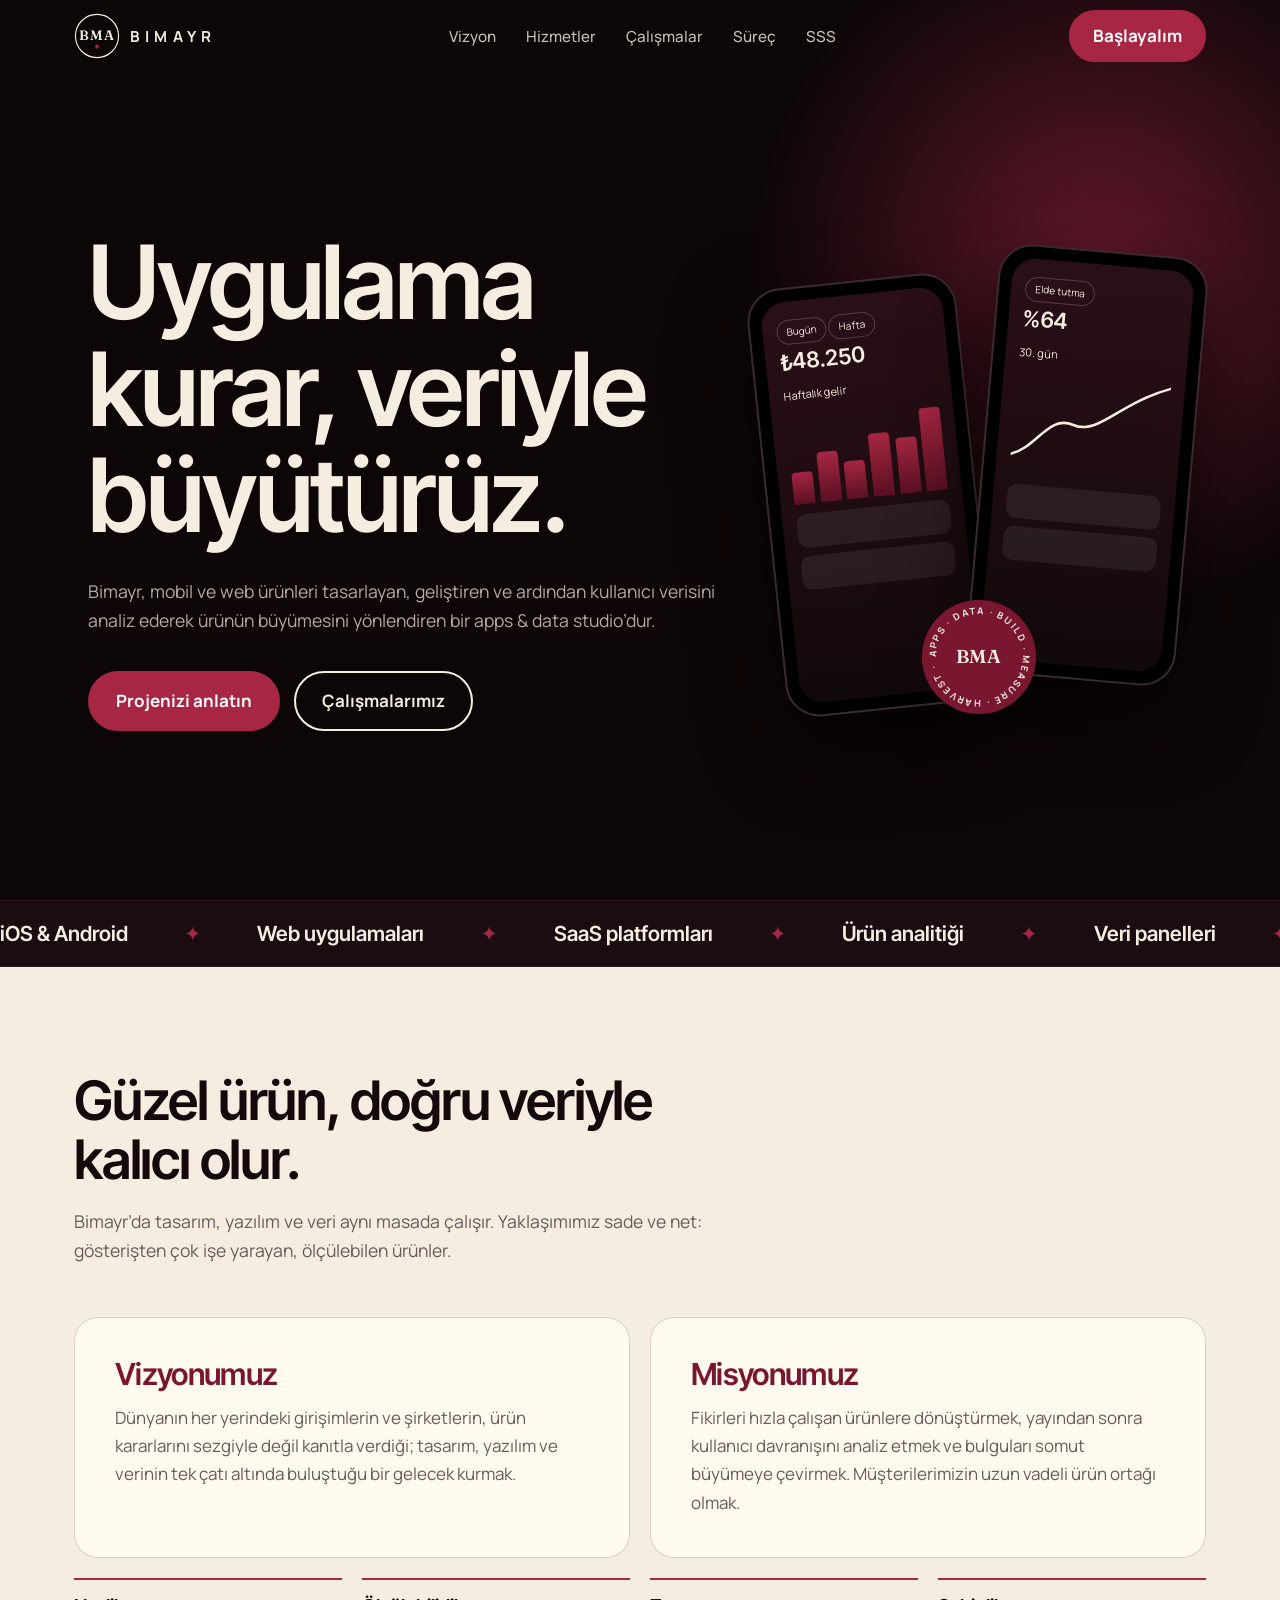
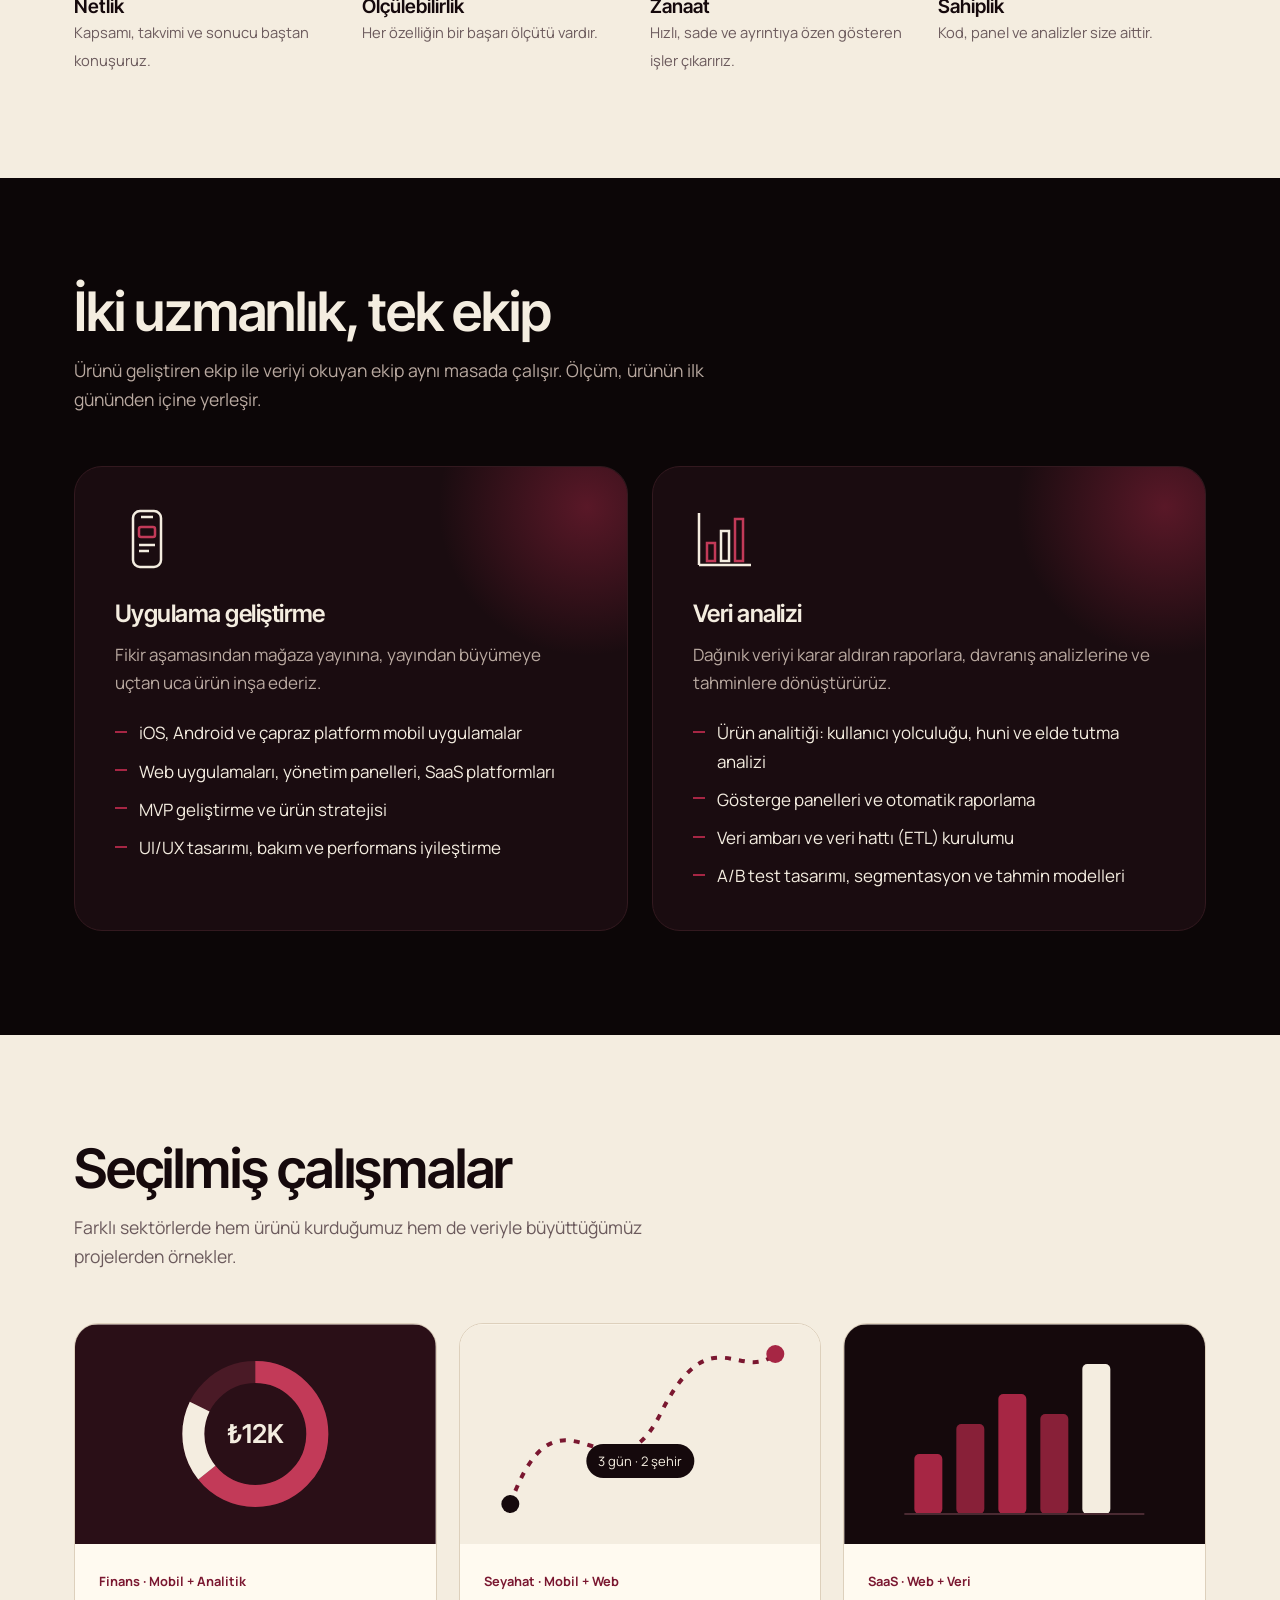
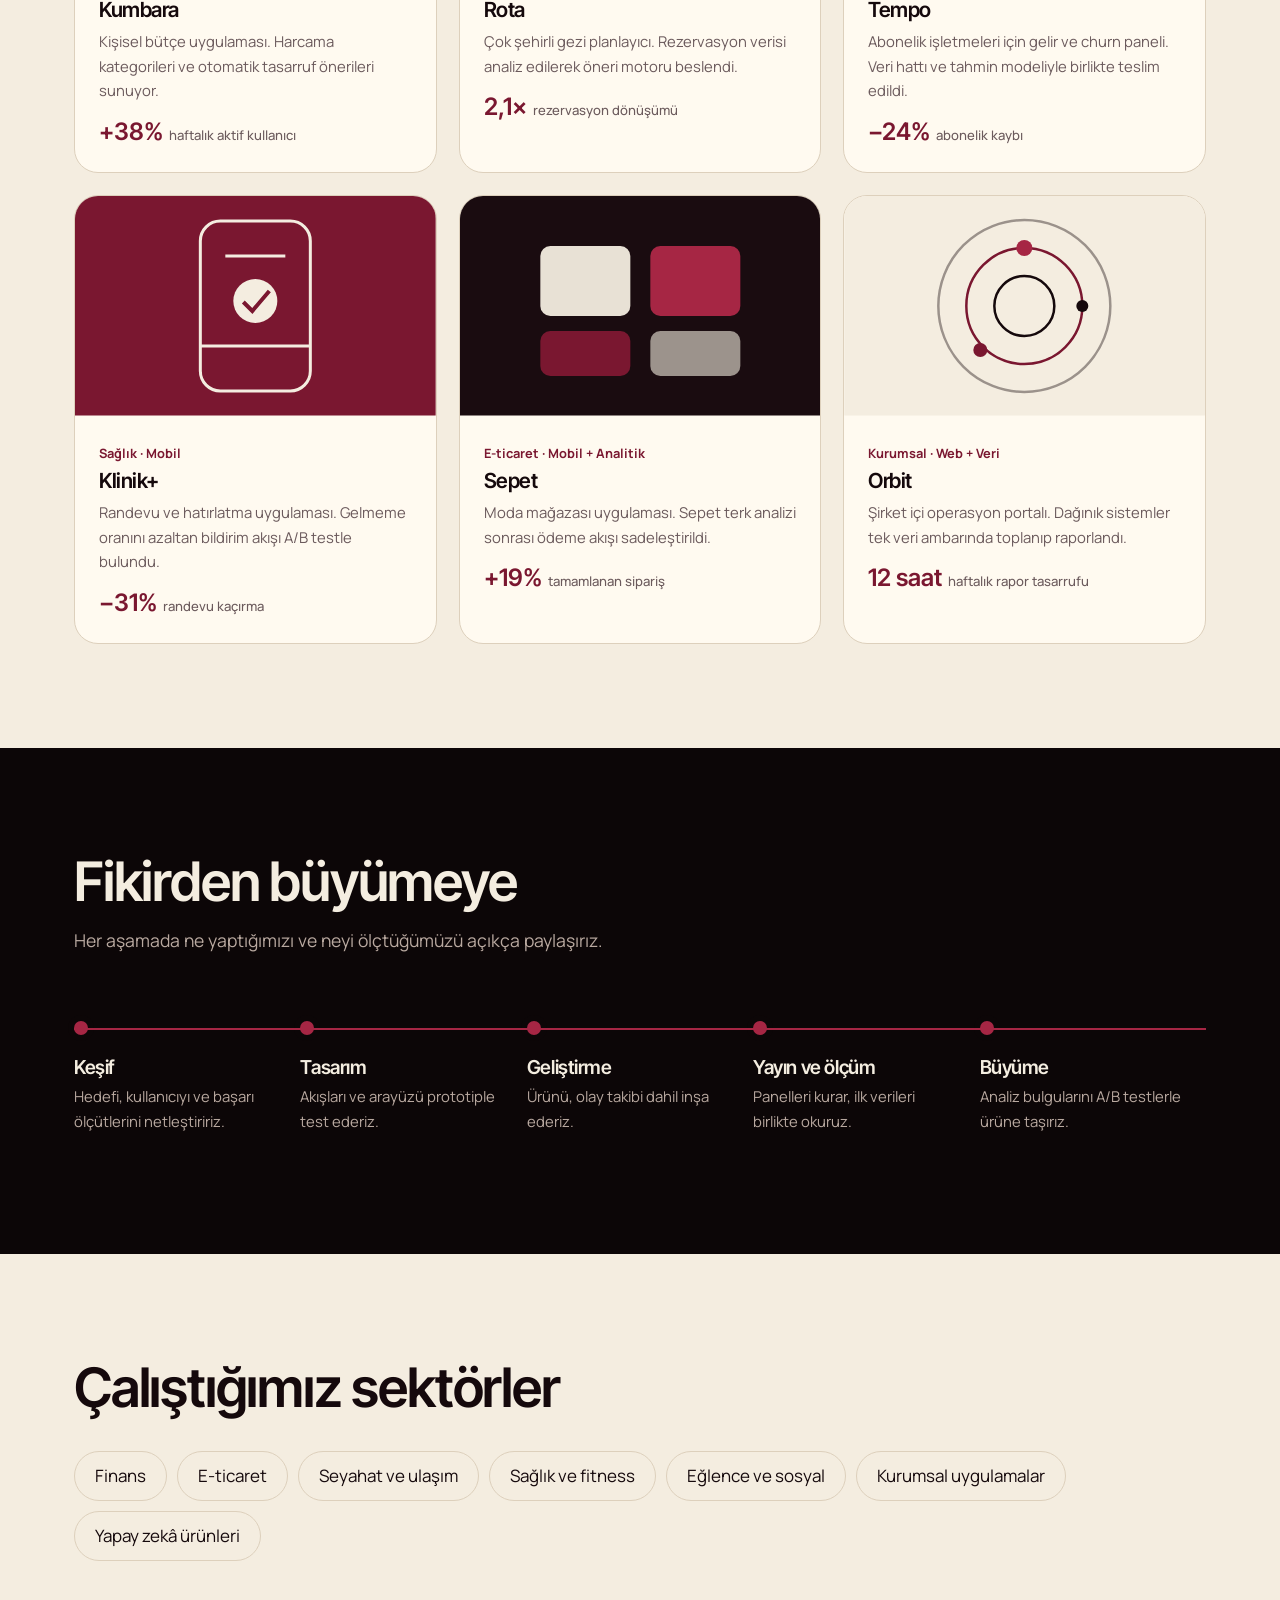
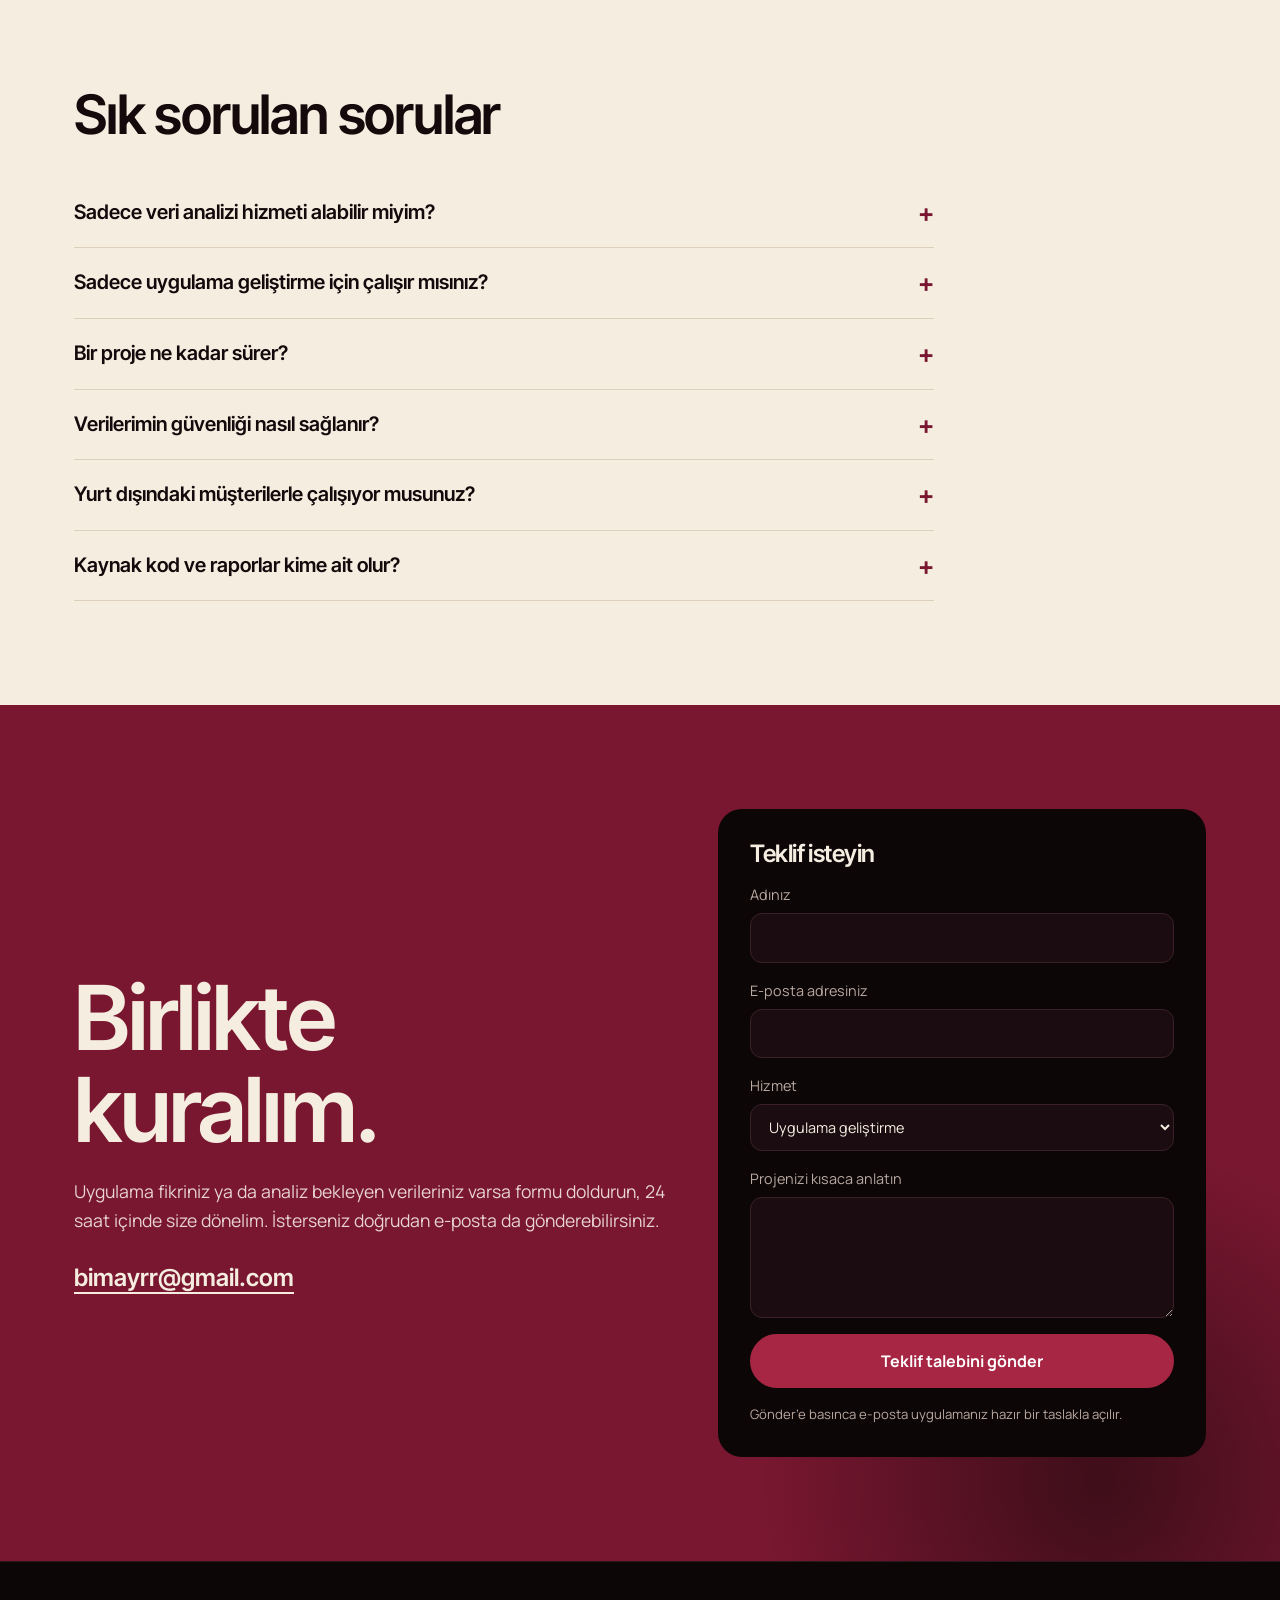
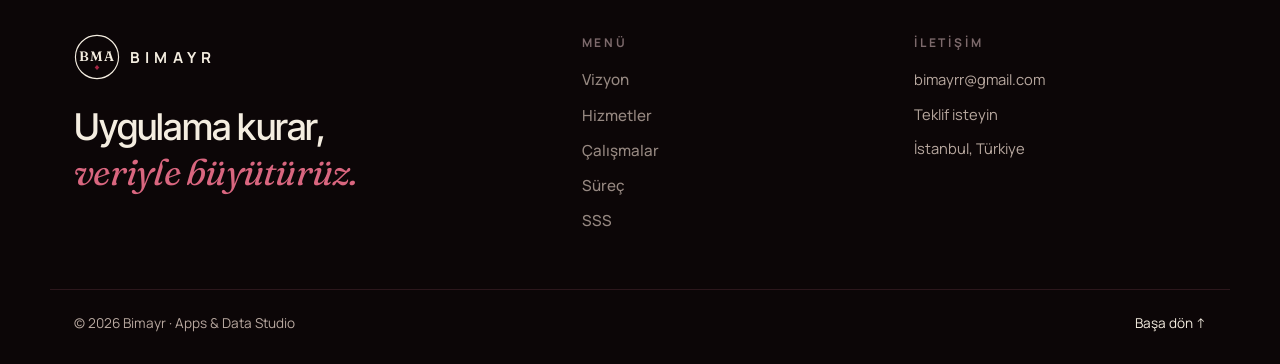
==== commit 439eb132: "Başlık yazı tipini Inter Tight yap, küçük görsel düzeltmeler Co-Authored-By: Claude Opus 5.5 <norepl" ====
--- a/index.html
+++ b/index.html
@@ -14,7 +14,7 @@
 <meta property="og:url" content="https://www.bimayr.com/">
 <link rel="preconnect" href="https://fonts.googleapis.com">
 <link rel="preconnect" href="https://fonts.gstatic.com" crossorigin>
-<link href="https://fonts.googleapis.com/css2?family=Fraunces:opsz,wght@9..144,400;9..144,600;9..144,800&family=Manrope:wght@400;500;700&display=swap" rel="stylesheet">
+<link href="https://fonts.googleapis.com/css2?family=Fraunces:ital,opsz,wght@0,9..144,600;1,9..144,400&family=Inter+Tight:wght@500;600;700&family=Manrope:wght@400;500;700&display=swap" rel="stylesheet">
 <link rel="stylesheet" href="css/style.css">
 </head>
 <body>
@@ -22,8 +22,9 @@
 <header id="hd"><div class="wrap nav">
 <a class="logo" href="#" aria-label="Bimayr"><svg class="mark" viewBox="0 0 64 64" aria-hidden="true"><circle class="ring" cx="32" cy="32" r="30" pathLength="1"/><text x="32" y="37" text-anchor="middle" font-family="Fraunces,Georgia,serif" font-weight="600" font-size="19" letter-spacing="1">BMA</text><path class="acc" d="M32 43l3.2 3.5L32 50l-3.2-3.5z"/></svg><span>BIMAYR</span></a>
 <nav aria-label="Ana menü"><ul><li><a href="#vizyon">Vizyon</a></li><li><a href="#hizmetler">Hizmetler</a></li><li><a href="#calismalar">Çalışmalar</a></li><li><a href="#surec">Süreç</a></li><li><a href="#sss">SSS</a></li></ul></nav>
-<a class="btn" href="#iletisim" style="padding:10px 22px">Başlayalım</a>
+<div class="nr"><a class="btn" href="#iletisim" style="padding:10px 22px">Başlayalım</a><button class="mnu" type="button" aria-label="Menüyü aç" aria-expanded="false" aria-controls="mm"><i></i><i></i></button></div>
 </div></header>
+<div class="mm" id="mm"><nav aria-label="Mobil menü"><a href="#vizyon"><small>01</small>Vizyon</a><a href="#hizmetler"><small>02</small>Hizmetler</a><a href="#calismalar"><small>03</small>Çalışmalar</a><a href="#surec"><small>04</small>Süreç</a><a href="#sss"><small>05</small>SSS</a></nav><div class="mm-f"><a class="btn" href="#iletisim">Teklif isteyin</a><a class="mm-mail" href="mailto:bimayrr@gmail.com">bimayrr@gmail.com</a></div></div>
 
 <main>
 <section class="hero dark"><div class="glow"></div><div class="wrap hg">
@@ -70,9 +71,9 @@
 <h2 class="rv">Seçilmiş çalışmalar</h2>
 <p class="lead rv d1" style="margin-top:16px">Farklı sektörlerde hem ürünü kurduğumuz hem de veriyle büyüttüğümüz projelerden örnekler.</p>
 <div class="wk">
-<article class="work rv"><div class="art" style="background:#2a0f17"><svg viewBox="0 0 300 220"><circle cx="150" cy="110" r="62" fill="none" stroke="#4a1a26" stroke-width="22"/><circle cx="150" cy="110" r="62" fill="none" stroke="#C23A58" stroke-width="22" stroke-dasharray="250 400" transform="rotate(-90 150 110)"/><circle cx="150" cy="110" r="62" fill="none" stroke="#F4EDE0" stroke-width="22" stroke-dasharray="70 400" stroke-dashoffset="-250" transform="rotate(-90 150 110)"/><text x="150" y="118" text-anchor="middle" fill="#F4EDE0" font-family="Fraunces,serif" font-size="26">₺12K</text></svg></div>
+<article class="work rv"><div class="art" style="background:#2a0f17"><svg viewBox="0 0 300 220"><circle cx="150" cy="110" r="62" fill="none" stroke="#4a1a26" stroke-width="22"/><circle cx="150" cy="110" r="62" fill="none" stroke="#C23A58" stroke-width="22" stroke-dasharray="250 400" transform="rotate(-90 150 110)"/><circle cx="150" cy="110" r="62" fill="none" stroke="#F4EDE0" stroke-width="22" stroke-dasharray="70 400" stroke-dashoffset="-250" transform="rotate(-90 150 110)"/><text x="150" y="119" text-anchor="middle" fill="#F4EDE0" font-family="Inter Tight,sans-serif" font-weight="600" font-size="26">₺12K</text></svg></div>
 <div class="wb"><small>Finans · Mobil + Analitik</small><h3>Kumbara</h3><p>Kişisel bütçe uygulaması. Harcama kategorileri ve otomatik tasarruf önerileri sunuyor.</p><div class="met">+38%<span>haftalık aktif kullanıcı</span></div></div></article>
-<article class="work rv d1"><div class="art" style="background:#F4EDE0"><svg viewBox="0 0 300 220"><path d="M20 180 C70 40 120 190 170 90 S250 60 285 30" fill="none" stroke="#7A1730" stroke-width="4" stroke-dasharray="6 8"/><circle cx="20" cy="180" r="9" fill="#15090C"/><circle cx="285" cy="30" r="9" fill="#A62644"/><rect x="110" y="120" width="80" height="34" rx="17" fill="#15090C"/><text x="150" y="142" text-anchor="middle" fill="#F4EDE0" font-size="13" font-family="Manrope,sans-serif">3 gün · 2 şehir</text></svg></div>
+<article class="work rv d1"><div class="art" style="background:#F4EDE0"><svg viewBox="0 0 300 220"><path d="M20 180 C70 40 120 190 170 90 S250 60 285 30" fill="none" stroke="#7A1730" stroke-width="4" stroke-dasharray="6 8"/><circle cx="20" cy="180" r="9" fill="#15090C"/><circle cx="285" cy="30" r="9" fill="#A62644"/><rect x="96" y="120" width="108" height="34" rx="17" fill="#15090C"/><text x="150" y="142" text-anchor="middle" fill="#F4EDE0" font-size="13" font-family="Manrope,sans-serif">3 gün · 2 şehir</text></svg></div>
 <div class="wb"><small>Seyahat · Mobil + Web</small><h3>Rota</h3><p>Çok şehirli gezi planlayıcı. Rezervasyon verisi analiz edilerek öneri motoru beslendi.</p><div class="met">2,1×<span>rezervasyon dönüşümü</span></div></div></article>
 <article class="work rv d2"><div class="art" style="background:#15090C"><svg viewBox="0 0 300 220"><g fill="#A62644"><rect x="40" y="130" width="28" height="60" rx="5"/><rect x="82" y="100" width="28" height="90" rx="5" opacity=".8"/><rect x="124" y="70" width="28" height="120" rx="5"/><rect x="166" y="90" width="28" height="100" rx="5" opacity=".8"/><rect x="208" y="40" width="28" height="150" rx="5" fill="#F4EDE0"/></g><path d="M30 190H270" stroke="#4a2a32" stroke-width="2"/></svg></div>
 <div class="wb"><small>SaaS · Web + Veri</small><h3>Tempo</h3><p>Abonelik işletmeleri için gelir ve churn paneli. Veri hattı ve tahmin modeliyle birlikte teslim edildi.</p><div class="met">−24%<span>abonelik kaybı</span></div></div></article>
--- a/css/style.css
+++ b/css/style.css
@@ -2,8 +2,8 @@
 html{scroll-padding-top:calc(env(safe-area-inset-top,0px) + 70px);scroll-behavior:smooth}
 *,*::before,*::after{box-sizing:inherit}
 body{margin:0;background:var(--bg);color:var(--ink);font:400 17px/1.65 Manrope,system-ui,sans-serif;overflow-x:hidden}
-h1,h2,h3{font-family:Fraunces,Georgia,serif;margin:0;line-height:1.05;letter-spacing:-.025em}
-h1{font-size:clamp(2.8rem,8vw,6.4rem);font-weight:800}
+h1,h2,h3{font-family:"Inter Tight",system-ui,sans-serif;margin:0;line-height:1.08;letter-spacing:-.022em}
+h1{font-size:clamp(2.8rem,8vw,6.4rem);font-weight:600;line-height:1.04}
 h2{font-size:clamp(2rem,4.4vw,3.4rem);font-weight:600}
 h3{font-size:1.5rem;font-weight:600}
 p{margin:0}a{color:inherit}
@@ -34,7 +34,7 @@
 header{position:fixed;top:0;left:0;right:0;z-index:50;padding-top:env(safe-area-inset-top,0px);transition:background .4s,backdrop-filter .4s}
 header.solid{background:rgba(12,6,7,.82);backdrop-filter:blur(14px)}
 .nav{display:flex;align-items:center;justify-content:space-between;height:72px;color:var(--cream)}
-.logo{font:800 1.7rem Fraunces,serif;text-decoration:none;letter-spacing:-.03em;display:flex;align-items:center;gap:10px}.mark{width:46px;height:46px;fill:none;stroke:currentColor;stroke-width:1.6;overflow:visible}.mark text{fill:currentColor;stroke:none}.acc{fill:var(--wine2);stroke:none;transform-box:fill-box;transform-origin:center;transition:transform .6s cubic-bezier(.3,1.6,.4,1)}.logo:hover .acc{transform:rotate(180deg) scale(1.5)}.logo:hover .ring{stroke:var(--wine2)}.ring{transition:stroke .4s}.logo span{font:700 .95rem Manrope,sans-serif;letter-spacing:.34em}.logo i{color:var(--wine2);font-style:normal}
+.logo{font:800 1.7rem "Inter Tight",system-ui,sans-serif;text-decoration:none;letter-spacing:-.03em;display:flex;align-items:center;gap:10px}.mark{width:46px;height:46px;fill:none;stroke:currentColor;stroke-width:1.6;overflow:visible}.mark text{fill:currentColor;stroke:none}.acc{fill:var(--wine2);stroke:none;transform-box:fill-box;transform-origin:center;transition:transform .6s cubic-bezier(.3,1.6,.4,1)}.logo:hover .acc{transform:rotate(180deg) scale(1.5)}.logo:hover .ring{stroke:var(--wine2)}.ring{transition:stroke .4s}.logo span{font:700 .95rem Manrope,sans-serif;letter-spacing:.34em}.logo i{color:var(--wine2);font-style:normal}
 nav ul{display:flex;gap:30px;list-style:none;margin:0;padding:0}
 nav a{text-decoration:none;font-weight:500;font-size:.95rem;opacity:.8;transition:opacity .3s}nav a:hover{opacity:1}
 /* hero */
@@ -52,7 +52,7 @@
 .p1{left:0;top:30px;transform:rotate(-6deg);animation:bob 6s ease-in-out infinite alternate}
 .p2{right:0;top:0;transform:rotate(5deg);animation:bob 7s 1s ease-in-out infinite alternate}
 @keyframes bob{to{translate:0 -16px}}
-.scr b{display:block;font:600 22px Fraunces,serif;margin:4px 0 12px}
+.scr b{display:block;font:600 22px "Inter Tight",system-ui,sans-serif;margin:4px 0 12px}
 .bars{display:flex;align-items:flex-end;gap:6px;height:90px;margin:10px 0}
 .bars i{flex:1;background:linear-gradient(var(--wine2),#5a1022);border-radius:4px 4px 0 0;transform-origin:bottom;animation:grow 1.4s cubic-bezier(.2,.8,.2,1) both}
 @keyframes grow{from{transform:scaleY(0)}}
@@ -67,7 +67,7 @@
 .mq:hover div{animation-play-state:paused}
 /* marquee */
 .mq{border-block:1px solid #2c171c;background:var(--dk2);overflow:hidden;color:var(--cream)}
-.mq div{display:flex;gap:56px;width:max-content;padding:20px 0;animation:mq 34s linear infinite;font:600 1.3rem Fraunces,serif;white-space:nowrap}
+.mq div{display:flex;gap:56px;width:max-content;padding:20px 0;animation:mq 34s linear infinite;font:600 1.3rem "Inter Tight",system-ui,sans-serif;white-space:nowrap}
 .mq span::after{content:"✦";color:var(--wine2);margin-left:56px}
 @keyframes mq{to{transform:translateX(-50%)}}
 /* reveal */
@@ -80,7 +80,7 @@
 .vm div:hover{transform:translateY(-8px);border-color:var(--wine2)}
 .vm h3{color:var(--wine);margin-bottom:14px;font-size:1.9rem}.vm p{color:var(--muted)}
 .vals{display:grid;grid-template-columns:repeat(4,1fr);gap:20px;margin-top:20px}
-.vals div{border-top:2px solid var(--wine2);padding-top:14px}.vals b{font:600 1.2rem Fraunces,serif;display:block}.vals span{color:var(--muted);font-size:.92rem}
+.vals div{border-top:2px solid var(--wine2);padding-top:14px}.vals b{font:600 1.2rem "Inter Tight",system-ui,sans-serif;display:block}.vals span{color:var(--muted);font-size:.92rem}
 /* services */
 .svc{display:grid;grid-template-columns:1fr 1fr;gap:24px;margin-top:52px}
 .card{background:var(--dk2);border:1px solid #33191f;border-radius:28px;padding:40px;position:relative;overflow:hidden;transition:transform .5s,border-color .5s}
@@ -96,7 +96,7 @@
 .art{height:220px;display:grid;place-items:center;position:relative;overflow:hidden}
 .art svg{width:100%;height:100%;transition:transform .8s cubic-bezier(.2,.8,.2,1)}.work:hover .art svg{transform:scale(1.08)}
 .wb{padding:22px 24px 26px}.wb small{color:var(--wine);font-weight:700;font-size:.8rem}.wb h3{font-size:1.3rem;margin:4px 0 8px}.wb p{color:var(--muted);font-size:.93rem}
-.met{margin-top:14px;font:600 1.5rem Fraunces,serif;color:var(--wine)}.met span{font:500 .82rem Manrope,sans-serif;color:var(--muted);margin-left:6px}
+.met{margin-top:14px;font:600 1.5rem "Inter Tight",system-ui,sans-serif;color:var(--wine)}.met span{font:500 .82rem Manrope,sans-serif;color:var(--muted);margin-left:6px}
 /* process */
 .pr{margin-top:56px;display:grid;grid-template-columns:repeat(5,1fr);position:relative}
 .pr::before{content:"";position:absolute;top:17px;left:0;right:0;height:2px;background:#33191f}
@@ -109,12 +109,12 @@
 .sec{display:flex;flex-wrap:wrap;gap:10px;margin-top:34px}
 .sec span{border:1px solid var(--line);padding:10px 20px;border-radius:99px;transition:background .3s,color .3s,transform .3s}.sec span:hover{background:var(--wine);color:#fff;transform:translateY(-3px)}
 details{border-bottom:1px solid var(--line);padding:22px 0}
-summary{cursor:pointer;font:600 1.25rem Fraunces,serif;list-style:none;display:flex;justify-content:space-between;gap:16px}
+summary{cursor:pointer;font:600 1.25rem "Inter Tight",system-ui,sans-serif;list-style:none;display:flex;justify-content:space-between;gap:16px}
 summary::after{content:"+";color:var(--wine);font-size:1.6rem;line-height:1;transition:transform .4s}details[open] summary::after{transform:rotate(45deg)}
 details p{color:var(--muted);margin-top:10px;max-width:70ch}.faq{margin-top:34px;max-width:860px}
-.big{font:800 clamp(2.4rem,7vw,5.6rem) Fraunces,serif;line-height:1;letter-spacing:-.03em}
+.big{font:600 clamp(2.4rem,7vw,5.6rem) "Inter Tight",system-ui,sans-serif;line-height:1.02;letter-spacing:-.022em}
 .cg{display:grid;grid-template-columns:1.1fr .9fr;gap:48px;align-items:center}
-.mail{font:600 1.5rem Fraunces,serif;color:var(--cream);text-decoration:underline;text-underline-offset:6px;word-break:break-all}
+.mail{font:600 1.5rem "Inter Tight",system-ui,sans-serif;color:var(--cream);text-decoration:underline;text-underline-offset:6px;word-break:break-all}
 .qf{background:var(--dk);color:var(--cream);border-radius:24px;padding:32px;display:grid;gap:16px}
 .qf label{display:grid;gap:6px;font-size:.9rem;color:var(--cm)}
 .qf input,.qf select,.qf textarea{font:inherit;color:var(--cream);background:#1A0C10;border:1px solid #3A2128;border-radius:12px;padding:12px 14px;width:100%}
@@ -131,17 +131,28 @@
 .ft a{text-decoration:none;transition:color .3s}.ft a:hover{color:var(--cream)}
 .ft-top{display:grid;grid-template-columns:1.6fr 1fr 1fr;gap:40px;padding-bottom:56px}
 .ft .logo{color:var(--cream);font-size:1rem}
-.ft-tag{font:400 clamp(1.6rem,3vw,2.3rem)/1.15 Fraunces,serif;color:var(--cream);margin-top:26px;letter-spacing:-.02em}
-.ft-tag em{font-style:italic;color:#D9667F}
+.ft-tag{font:500 clamp(1.6rem,3vw,2.3rem)/1.15 "Inter Tight",system-ui,sans-serif;color:var(--cream);margin-top:26px;letter-spacing:-.02em}
+.ft-tag em{font:italic 400 1em Fraunces,Georgia,serif;color:#D9667F}
 .ft-col{display:flex;flex-direction:column;gap:10px}.ft-col b{font:700 .75rem Manrope,sans-serif;letter-spacing:.24em;text-transform:uppercase;color:#7d6a6c;margin-bottom:6px}
 .ft-bot{display:flex;justify-content:space-between;gap:20px;flex-wrap:wrap;border-top:1px solid #2c171c;padding-top:22px;padding-bottom:30px;font-size:.85rem}
 .up{color:var(--cream)}
-.ft-sig{text-align:center;padding-bottom:48px}
-.sig{display:flex;align-items:center;gap:28px;justify-content:center}.sig i{flex:1;max-width:220px;height:1px;background:linear-gradient(90deg,transparent,#6a2434)}.sig i:last-child{transform:scaleX(-1)}
-.sig span{font:italic 400 clamp(3.4rem,9vw,7rem)/1 Fraunces,serif;letter-spacing:-.03em;background:linear-gradient(180deg,#F4EDE0 30%,#A62644);-webkit-background-clip:text;background-clip:text;color:transparent;padding:0 .08em .12em}
-.sig-sub{font:700 .75rem Manrope,sans-serif;letter-spacing:.3em;text-transform:uppercase;color:#7d6a6c;margin-top:10px}
-.sig-nav{display:flex;flex-wrap:wrap;justify-content:center;gap:10px 28px;margin-top:34px}
-.ft-badge{display:flex;flex-direction:column;align-items:center;gap:6px;padding-bottom:56px}
-.fbadge{width:120px;height:120px}.fbadge .spin{transform-origin:60px 60px;animation:sp 22s linear infinite}
-.ft-mail{margin-top:18px;color:var(--cream);font:600 1.15rem Fraunces,serif;text-decoration:underline!important;text-underline-offset:6px}
 @media (max-width:900px){.ft-top{grid-template-columns:1fr 1fr}.ft-brand{grid-column:1/-1}}
+/* mobil menü */
+.nr{display:flex;align-items:center;gap:10px}
+.mnu{display:none;position:relative;width:44px;height:44px;flex:none;border-radius:50%;border:1px solid rgba(244,237,224,.35);background:transparent;color:var(--cream);cursor:pointer;padding:0}
+.mnu i{position:absolute;left:13px;right:13px;height:2px;border-radius:2px;background:currentColor;transition:top .35s,transform .35s}
+.mnu i:first-child{top:17px}.mnu i:last-child{top:25px}
+body.mo .mnu i:first-child{top:21px;transform:rotate(45deg)}body.mo .mnu i:last-child{top:21px;transform:rotate(-45deg)}
+.mm{position:fixed;inset:0;z-index:45;background:var(--dk);color:var(--cream);display:flex;flex-direction:column;justify-content:space-between;padding:110px 28px calc(36px + env(safe-area-inset-bottom,0px));clip-path:circle(0 at calc(100% - 46px) 36px);visibility:hidden;transition:clip-path .65s cubic-bezier(.77,0,.18,1),visibility 0s .65s}
+body.mo .mm{clip-path:circle(150% at calc(100% - 46px) 36px);visibility:visible;transition:clip-path .65s cubic-bezier(.77,0,.18,1)}
+.mm nav{display:flex;flex-direction:column}
+.mm nav a{display:flex;align-items:baseline;gap:16px;font:600 clamp(2rem,9vw,2.6rem)/1.1 "Inter Tight",system-ui,sans-serif;letter-spacing:-.02em;text-decoration:none;padding:14px 0;border-bottom:1px solid #2c171c;opacity:0;transform:translateY(24px);transition:opacity .4s,transform .5s cubic-bezier(.2,.8,.2,1)}
+.mm nav a small{font:700 .72rem Manrope,sans-serif;letter-spacing:.2em;color:var(--wine2)}
+body.mo .mm nav a{opacity:1;transform:none}
+body.mo .mm nav a:nth-child(1){transition-delay:.18s}body.mo .mm nav a:nth-child(2){transition-delay:.24s}body.mo .mm nav a:nth-child(3){transition-delay:.3s}body.mo .mm nav a:nth-child(4){transition-delay:.36s}body.mo .mm nav a:nth-child(5){transition-delay:.42s}
+.mm-f{display:flex;flex-direction:column;align-items:flex-start;gap:16px;opacity:0;transition:opacity .4s}body.mo .mm-f{opacity:1;transition-delay:.5s}
+.mm-mail{color:var(--cm);text-decoration:none}
+body.mo{overflow:hidden}
+@media (max-width:900px){.mnu{display:block}}
+@media (max-width:480px){.nr .btn{display:none}}
+@media (min-width:901px){.mm{display:none}}
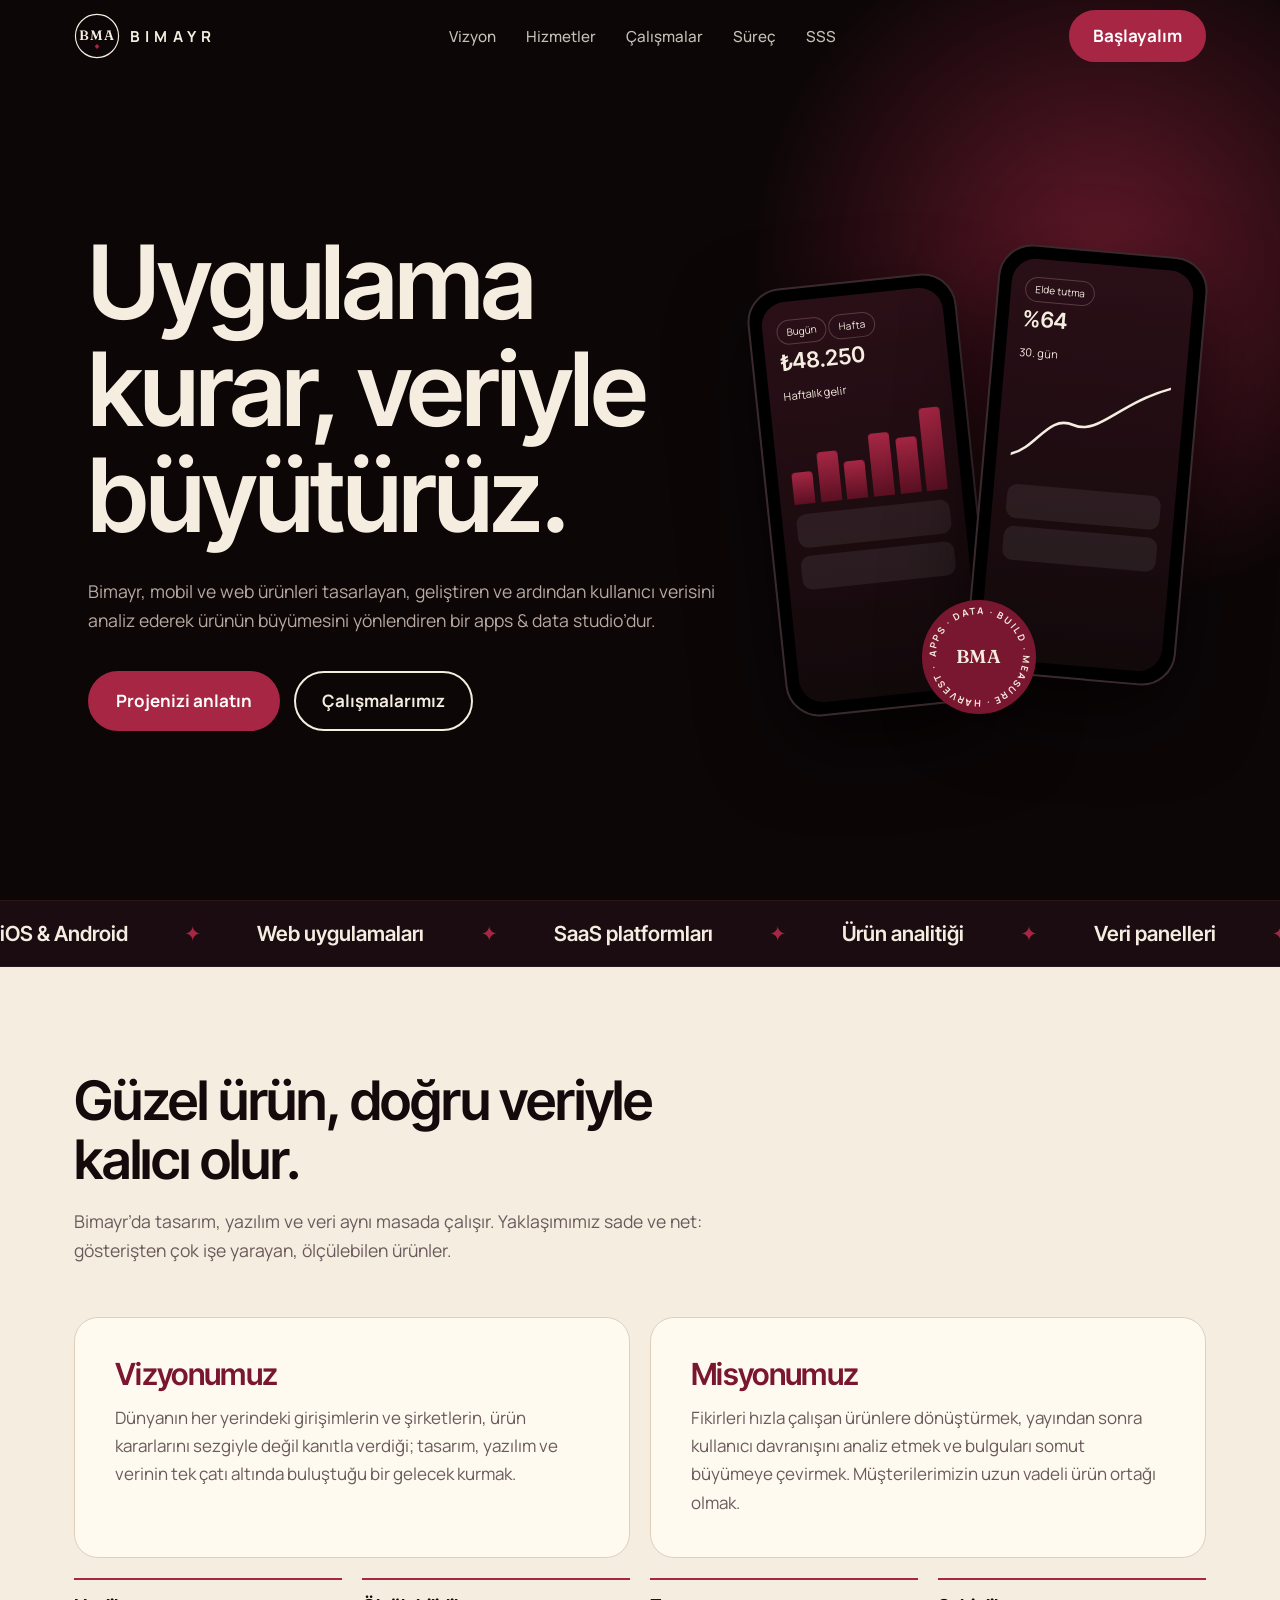
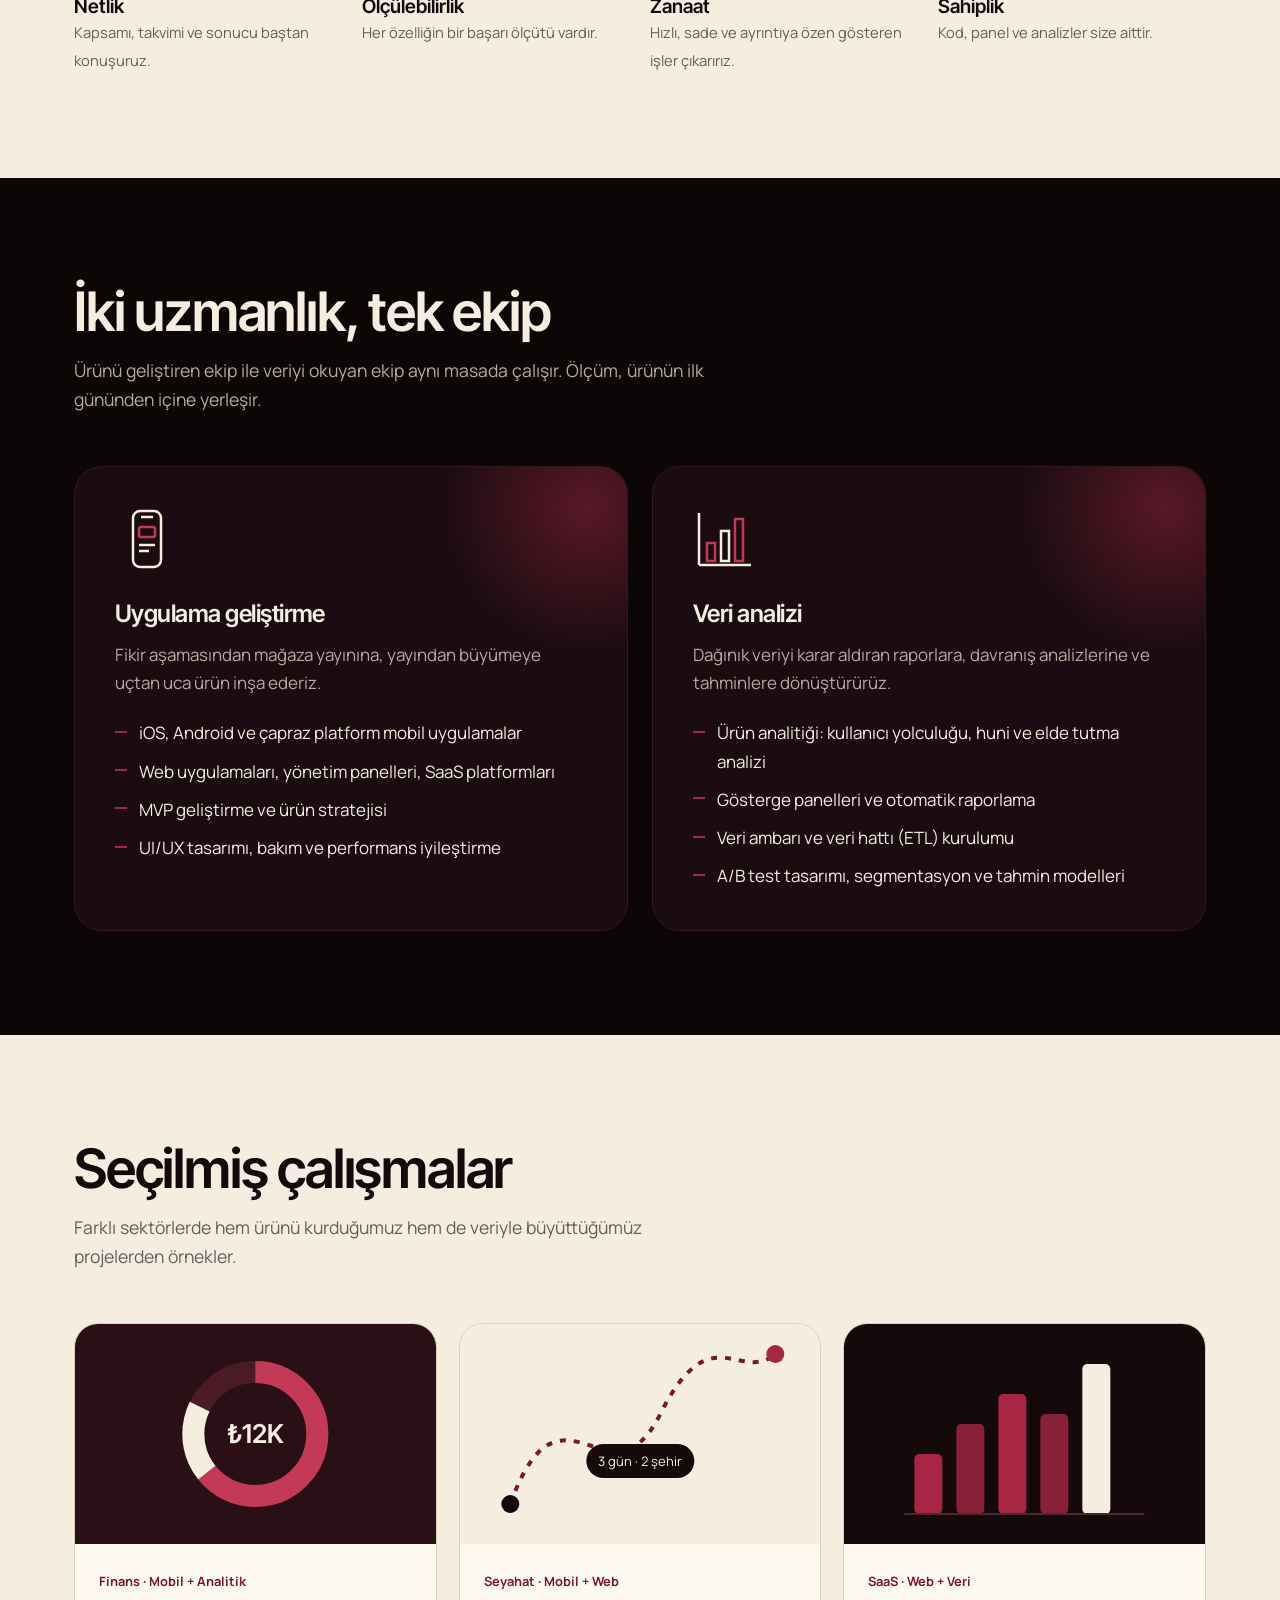
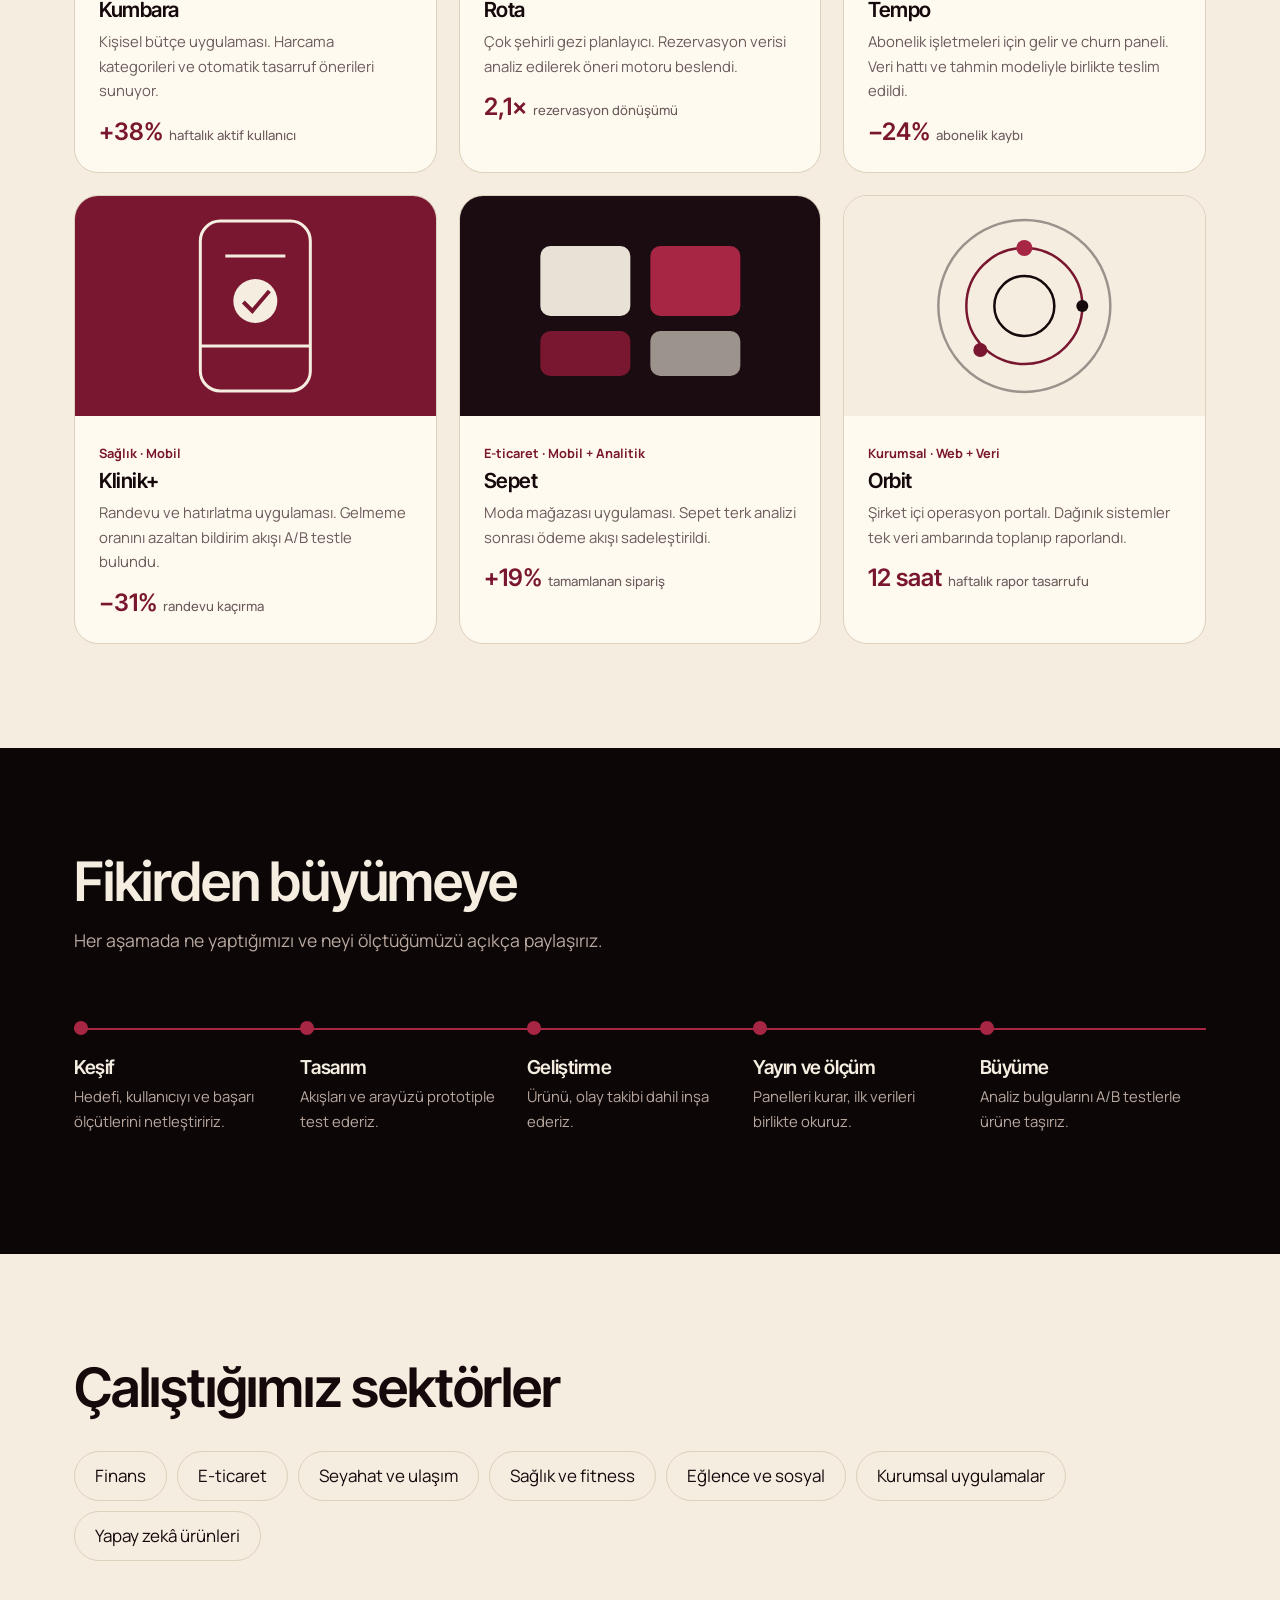
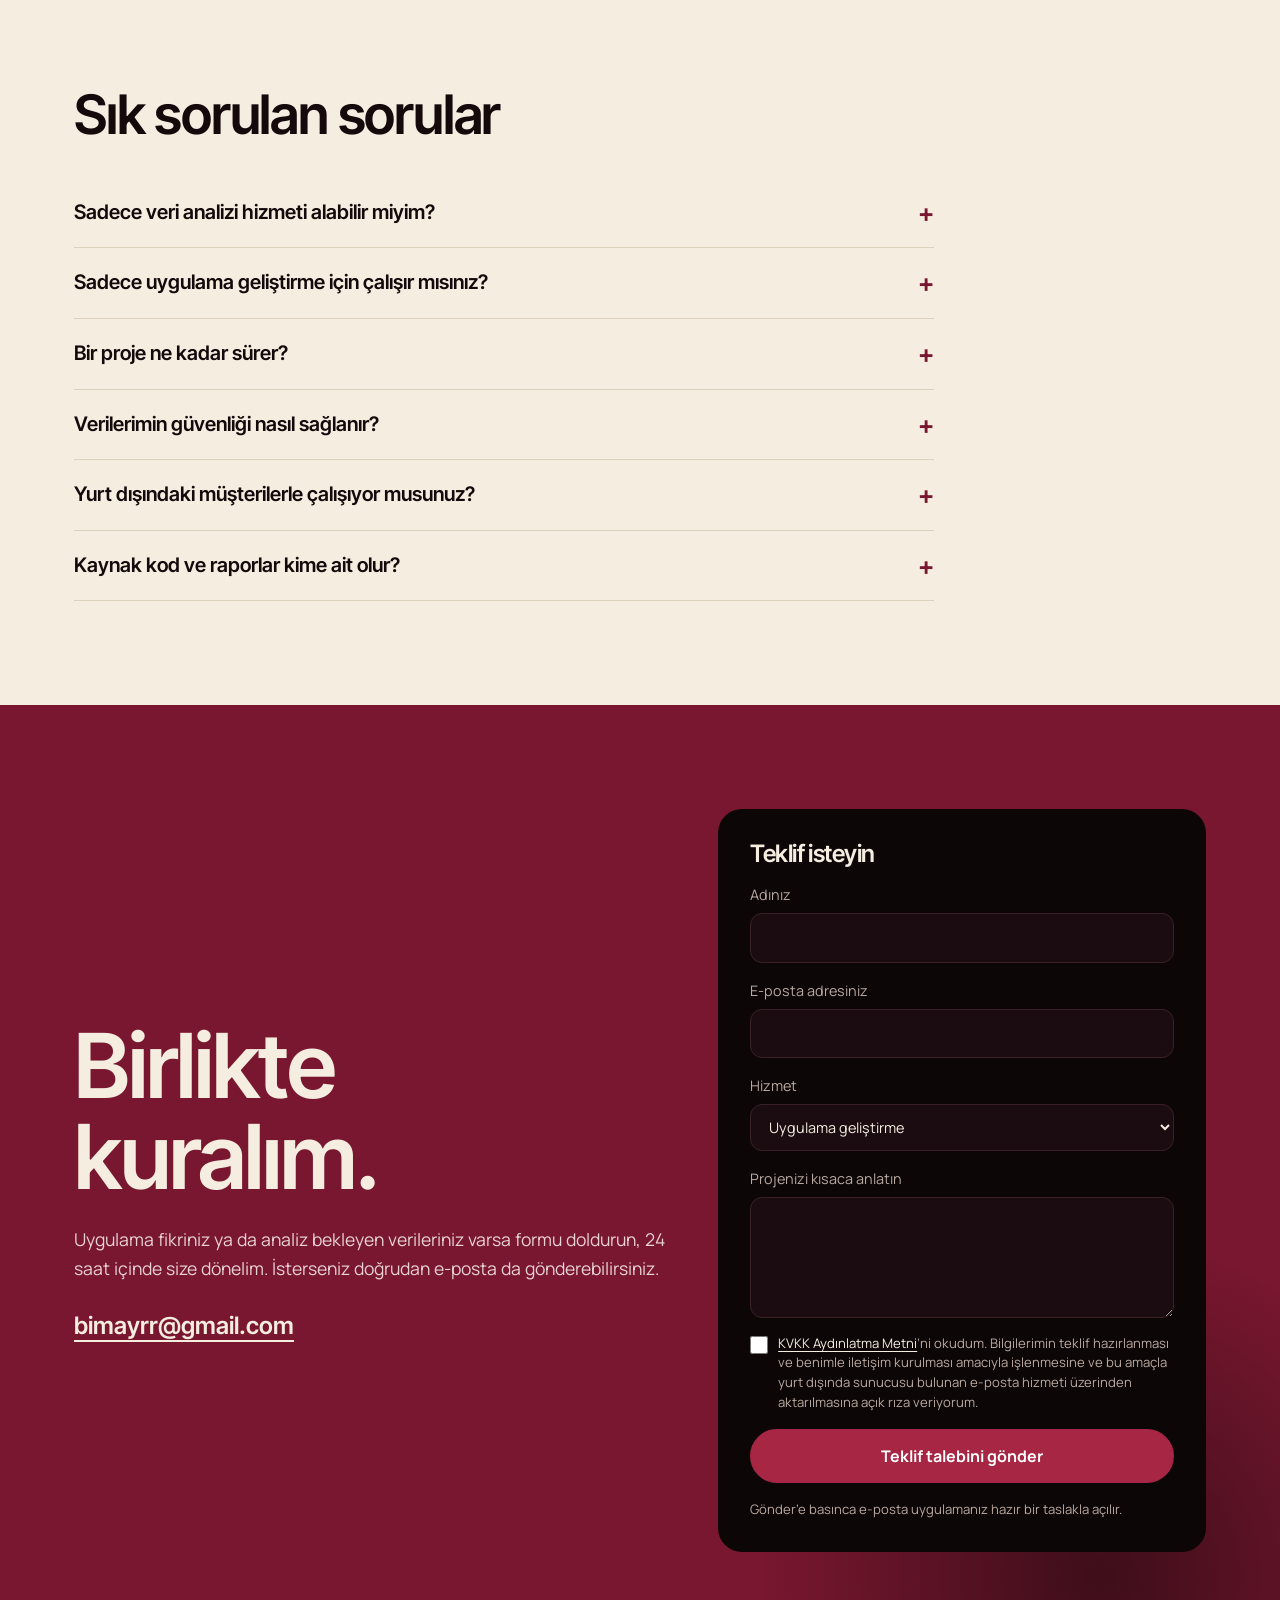
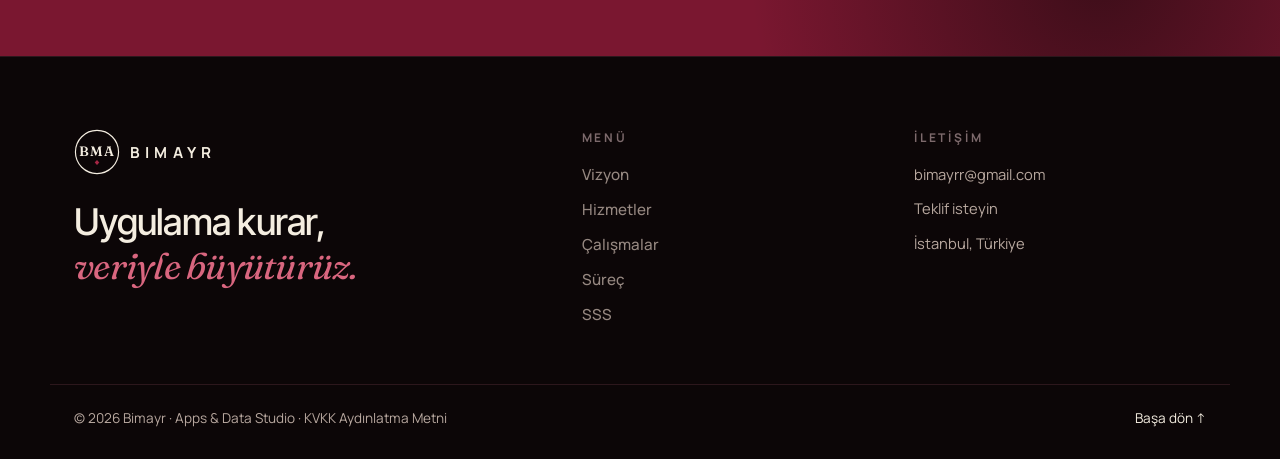
==== commit db07a336: "Kurumsal sadeleştirme ve KVKK - Animasyonlar sadeleştirildi (eğilme, mıknatıs düğme ve bulanık geçiş" ====
--- a/index.html
+++ b/index.html
@@ -122,6 +122,7 @@
 <label>E-posta adresiniz<input name="mail" type="email" required autocomplete="email"></label>
 <label>Hizmet<select name="hizmet"><option>Uygulama geliştirme</option><option>Veri analizi</option><option>Uygulama + veri analizi</option><option>Diğer</option></select></label>
 <label>Projenizi kısaca anlatın<textarea name="mesaj" rows="4" required></textarea></label>
+<label class="kv"><input type="checkbox" name="kvkk" required><span><a href="kvkk.html" target="_blank" rel="noopener">KVKK Aydınlatma Metni</a>’ni okudum. Bilgilerimin teklif hazırlanması ve benimle iletişim kurulması amacıyla işlenmesine ve bu amaçla yurt dışında sunucusu bulunan e-posta hizmeti üzerinden aktarılmasına açık rıza veriyorum.</span></label>
 <button class="btn" type="submit">Teklif talebini gönder</button>
 <p class="note">Gönder’e basınca e-posta uygulamanız hazır bir taslakla açılır.</p>
 </form>
@@ -132,7 +133,7 @@
 <p class="ft-tag">Uygulama kurar,<br><em>veriyle büyütürüz.</em></p></div>
 <nav class="ft-col" aria-label="Alt menü"><b>Menü</b><a href="#vizyon">Vizyon</a><a href="#hizmetler">Hizmetler</a><a href="#calismalar">Çalışmalar</a><a href="#surec">Süreç</a><a href="#sss">SSS</a></nav>
 <div class="ft-col"><b>İletişim</b><a href="mailto:bimayrr@gmail.com">bimayrr@gmail.com</a><a href="#iletisim">Teklif isteyin</a><span>İstanbul, Türkiye</span></div>
-</div><div class="wrap ft-bot"><span>© 2026 Bimayr · Apps &amp; Data Studio</span><a class="up" href="#">Başa dön &#8593;&#xFE0E;</a></div></footer>
+</div><div class="wrap ft-bot"><span>© 2026 Bimayr · Apps &amp; Data Studio · <a href="kvkk.html">KVKK Aydınlatma Metni</a></span><a class="up" href="#">Başa dön &#8593;&#xFE0E;</a></div></footer>
 
 <script src="js/main.js" defer></script>
 </body>
--- a/css/style.css
+++ b/css/style.css
@@ -13,7 +13,7 @@
 .lead{color:var(--muted);max-width:58ch;font-size:1.1rem}
 .dark{background:var(--dk);color:var(--cream)}.dark .lead{color:var(--cm)}
 .btn{display:inline-block;background:var(--wine2);color:#fff;padding:14px 26px;border-radius:999px;font-weight:700;text-decoration:none;border:2px solid var(--wine2);transition:transform .3s,background .3s}
-.btn{translate:var(--mx,0) var(--my,0)}.btn:hover{transform:translateY(-3px);background:var(--wine)}
+.btn:hover{transform:translateY(-2px);background:var(--wine)}
 .btn.ghost{background:transparent;color:inherit;border-color:currentColor}
 .wine{background:var(--wine);color:var(--cream)}.wine .lead{color:#E7D3CF}.wine .btn{background:var(--cream);color:var(--dk);border-color:var(--cream)}.wine .btn.ghost{background:transparent;color:var(--cream)}.wine .glow{background:radial-gradient(circle,rgba(12,6,7,.55),transparent 65%)}
 .btn.ghost:hover{background:var(--cream);color:var(--dk)}
@@ -71,20 +71,20 @@
 .mq span::after{content:"✦";color:var(--wine2);margin-left:56px}
 @keyframes mq{to{transform:translateX(-50%)}}
 /* reveal */
-.rv{opacity:0;transform:translateY(46px) scale(.98);filter:blur(8px);transition:opacity .9s,transform 1s cubic-bezier(.2,.8,.2,1),filter .9s}.rv.in{opacity:1;transform:none;filter:none}
-.work .art{clip-path:inset(100% 0 0 0);transition:clip-path 1.1s cubic-bezier(.77,0,.18,1) .25s}.work.in .art{clip-path:inset(0)}
+.rv{opacity:0;transform:translateY(20px);transition:opacity .7s ease,transform .7s cubic-bezier(.2,.8,.2,1)}.rv.in{opacity:1;transform:none}
+.work .art{opacity:0;transition:opacity .8s .15s}.work.in .art{opacity:1}
 .d1{transition-delay:.12s}.d2{transition-delay:.24s}.d3{transition-delay:.36s}
 /* vision */
 .vm{display:grid;grid-template-columns:1fr 1fr;gap:20px;margin-top:52px}
 .vm div{padding:40px;border:1px solid var(--line);border-radius:24px;background:var(--surface);transition:transform .5s,border-color .5s}
-.vm div:hover{transform:translateY(-8px);border-color:var(--wine2)}
+.vm div:hover{transform:translateY(-4px);border-color:var(--wine2)}
 .vm h3{color:var(--wine);margin-bottom:14px;font-size:1.9rem}.vm p{color:var(--muted)}
 .vals{display:grid;grid-template-columns:repeat(4,1fr);gap:20px;margin-top:20px}
 .vals div{border-top:2px solid var(--wine2);padding-top:14px}.vals b{font:600 1.2rem "Inter Tight",system-ui,sans-serif;display:block}.vals span{color:var(--muted);font-size:.92rem}
 /* services */
 .svc{display:grid;grid-template-columns:1fr 1fr;gap:24px;margin-top:52px}
 .card{background:var(--dk2);border:1px solid #33191f;border-radius:28px;padding:40px;position:relative;overflow:hidden;transition:transform .5s,border-color .5s}
-.card:hover{transform:perspective(900px) translateY(-8px) rotateX(var(--rx,0deg)) rotateY(var(--ry,0deg));border-color:var(--wine2)}
+.card:hover{transform:translateY(-4px);border-color:var(--wine2)}
 .card::after{content:"";position:absolute;width:300px;height:300px;right:-110px;top:-110px;background:radial-gradient(circle,rgba(166,38,68,.45),transparent 70%);transition:transform .8s}.card:hover::after{transform:scale(1.6)}
 .card p{color:var(--cm);margin:14px 0 22px}.card ul{list-style:none;margin:0;padding:0;display:grid;gap:10px}
 .card li{padding-left:24px;position:relative}.card li::before{content:"";position:absolute;left:0;top:.7em;width:12px;height:2px;background:var(--wine2)}
@@ -92,9 +92,9 @@
 /* work */
 .wk{display:grid;grid-template-columns:repeat(3,1fr);gap:22px;margin-top:52px}
 .work{border-radius:24px;overflow:hidden;background:var(--surface);border:1px solid var(--line);transition:transform .5s,box-shadow .5s}
-.work:hover{transform:perspective(900px) translateY(-10px) rotateX(var(--rx,0deg)) rotateY(var(--ry,0deg));box-shadow:0 30px 60px -20px rgba(122,23,48,.45)}
+.work:hover{transform:translateY(-4px);box-shadow:0 20px 40px -20px rgba(122,23,48,.35)}
 .art{height:220px;display:grid;place-items:center;position:relative;overflow:hidden}
-.art svg{width:100%;height:100%;transition:transform .8s cubic-bezier(.2,.8,.2,1)}.work:hover .art svg{transform:scale(1.08)}
+.art svg{width:100%;height:100%;transition:transform .8s cubic-bezier(.2,.8,.2,1)}.work:hover .art svg{transform:scale(1.03)}
 .wb{padding:22px 24px 26px}.wb small{color:var(--wine);font-weight:700;font-size:.8rem}.wb h3{font-size:1.3rem;margin:4px 0 8px}.wb p{color:var(--muted);font-size:.93rem}
 .met{margin-top:14px;font:600 1.5rem "Inter Tight",system-ui,sans-serif;color:var(--wine)}.met span{font:500 .82rem Manrope,sans-serif;color:var(--muted);margin-left:6px}
 /* process */
@@ -124,7 +124,7 @@
 @media (max-width:900px){.cg{grid-template-columns:1fr}}
 @media (max-width:900px){.hg,.vm,.svc{grid-template-columns:1fr}.wk{grid-template-columns:1fr 1fr}.vals{grid-template-columns:1fr 1fr}.pr{grid-template-columns:1fr;gap:26px}.pr::before,.pr::after{display:none}nav ul{display:none}.devices{height:420px;max-width:380px}section{padding:72px 0}}
 @media (max-width:600px){.wk{grid-template-columns:1fr}.p2{display:none}.p1{left:20%}}
-@media (prefers-reduced-motion:reduce){*,*::before,*::after{animation:none!important;transition-duration:.01s!important;transition-delay:0s!important}.rv{opacity:1;transform:none;filter:none}.work .art{clip-path:none}.hero h1 em{transform:none}.hero .lead,.hero .cta{opacity:1}}
+@media (prefers-reduced-motion:reduce){*,*::before,*::after{animation:none!important;transition-duration:.01s!important;transition-delay:0s!important}.rv{opacity:1;transform:none;filter:none}.work .art{opacity:1}.hero h1 em{transform:none}.hero .lead,.hero .cta{opacity:1}}
 @keyframes dr{from{stroke-dashoffset:1}to{stroke-dashoffset:0}}
 /* footer */
 .ft{background:var(--dk);color:var(--cm);border-top:1px solid #2c171c;font-size:.92rem;padding:72px 0 0}
@@ -156,3 +156,7 @@
 @media (max-width:900px){.mnu{display:block}}
 @media (max-width:480px){.nr .btn{display:none}}
 @media (min-width:901px){.mm{display:none}}
+/* KVKK */
+.qf .kv{display:flex;gap:10px;align-items:flex-start;font-size:.82rem;line-height:1.5;color:var(--cm)}
+.qf .kv input{width:18px;height:18px;flex:none;margin:2px 0 0;padding:0;accent-color:var(--wine2)}
+.qf .kv a{color:var(--cream);text-underline-offset:3px}
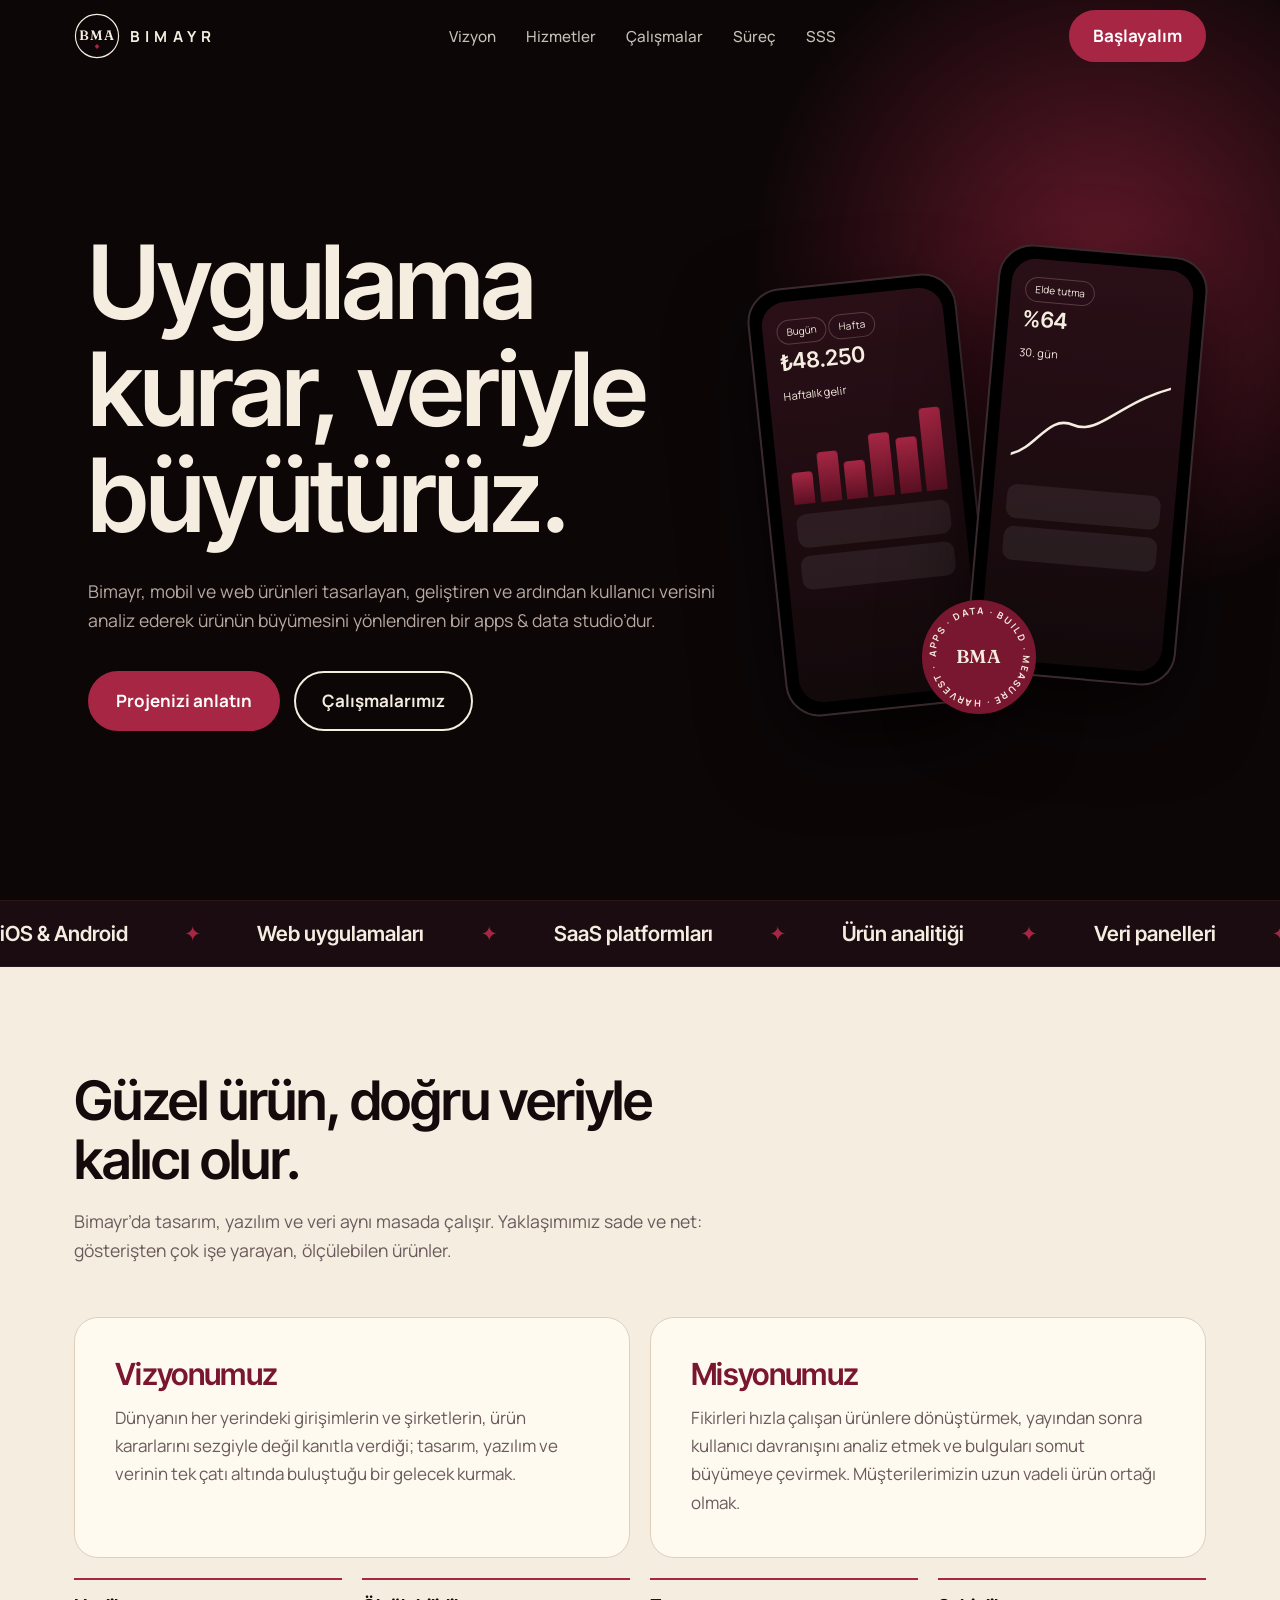
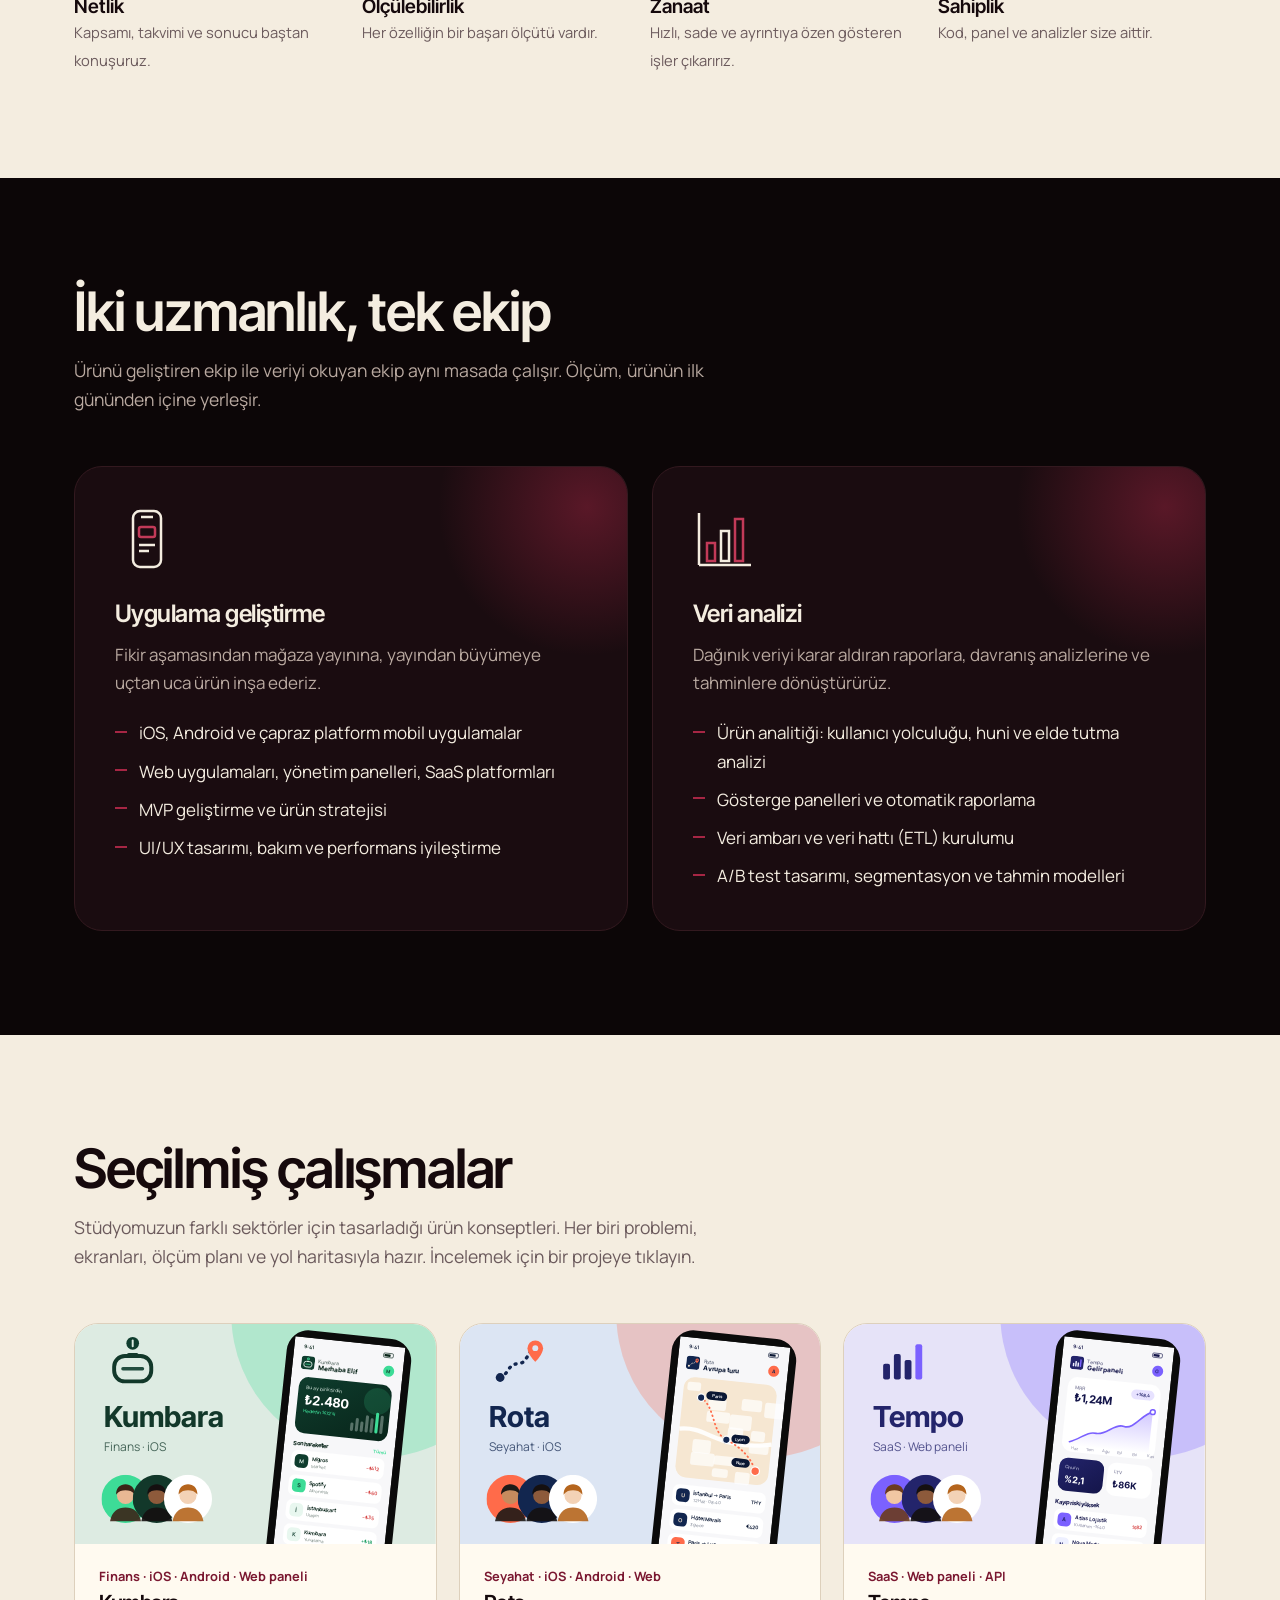
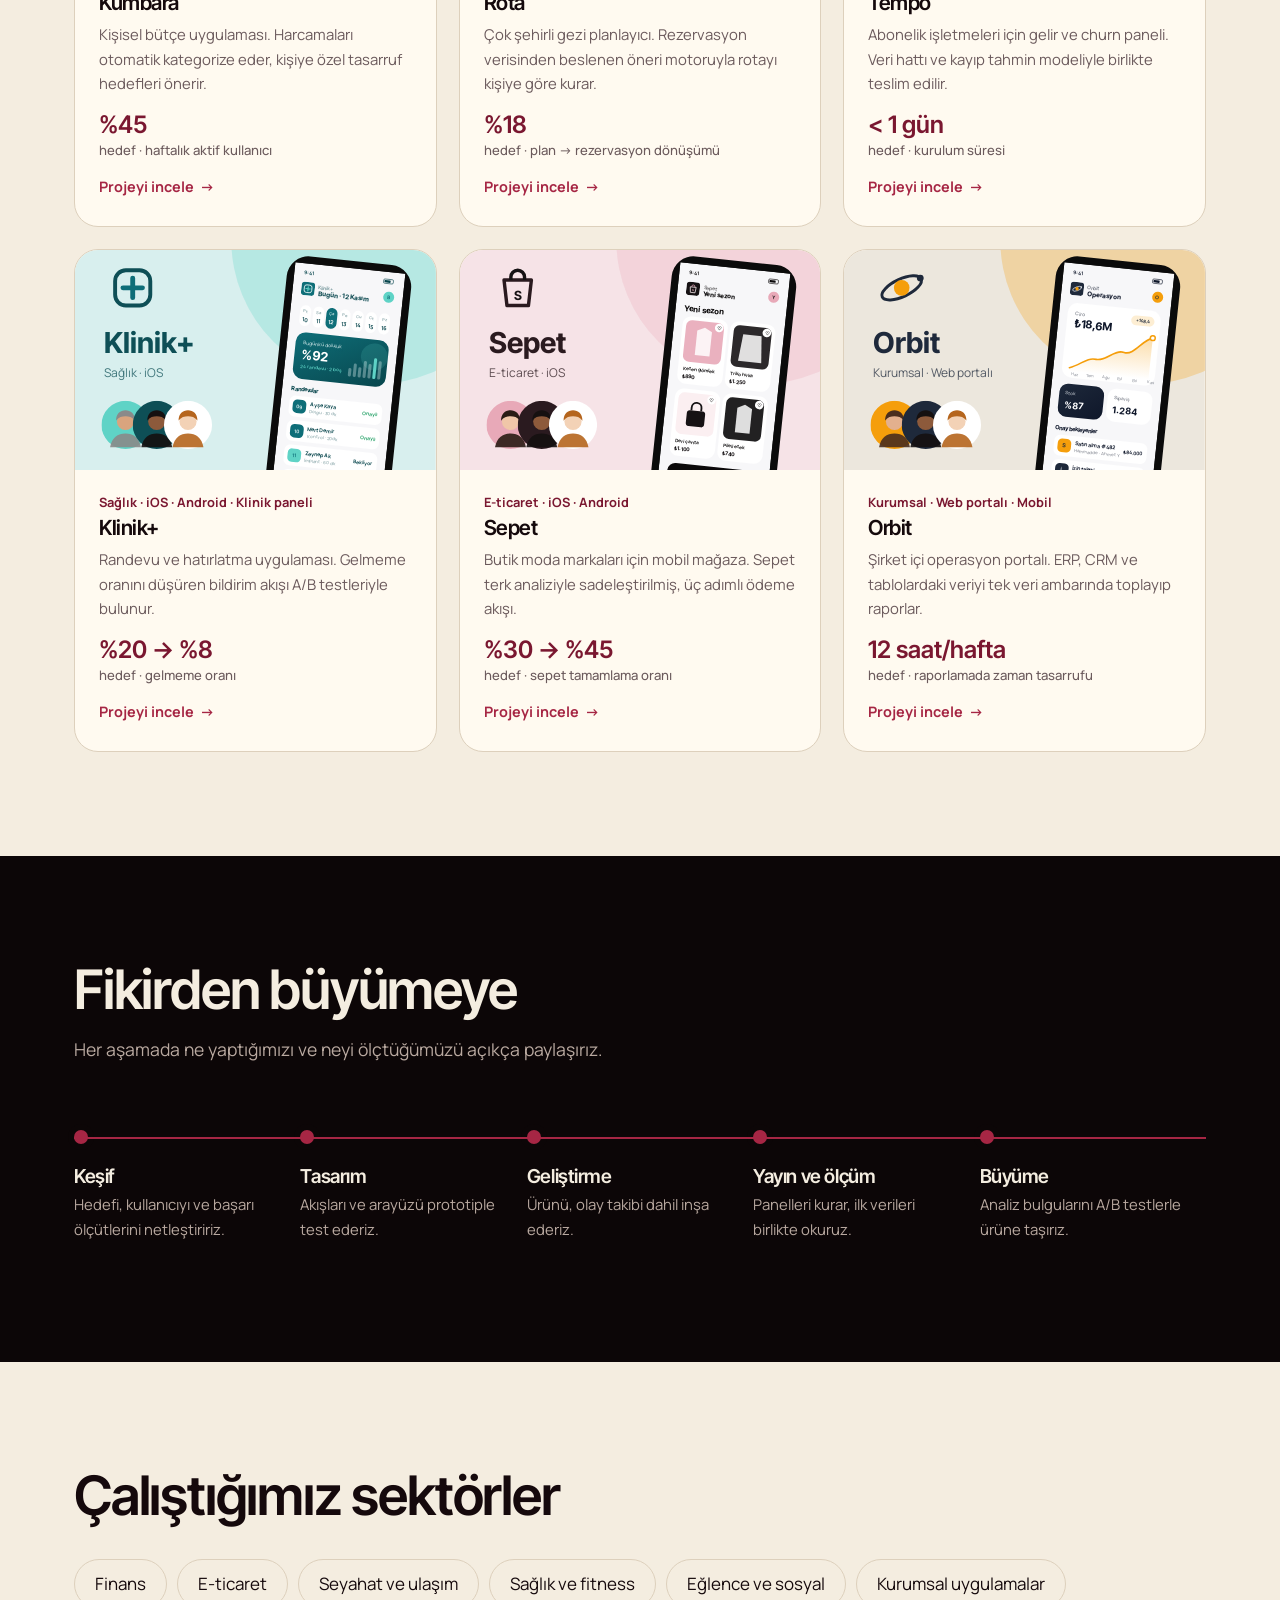
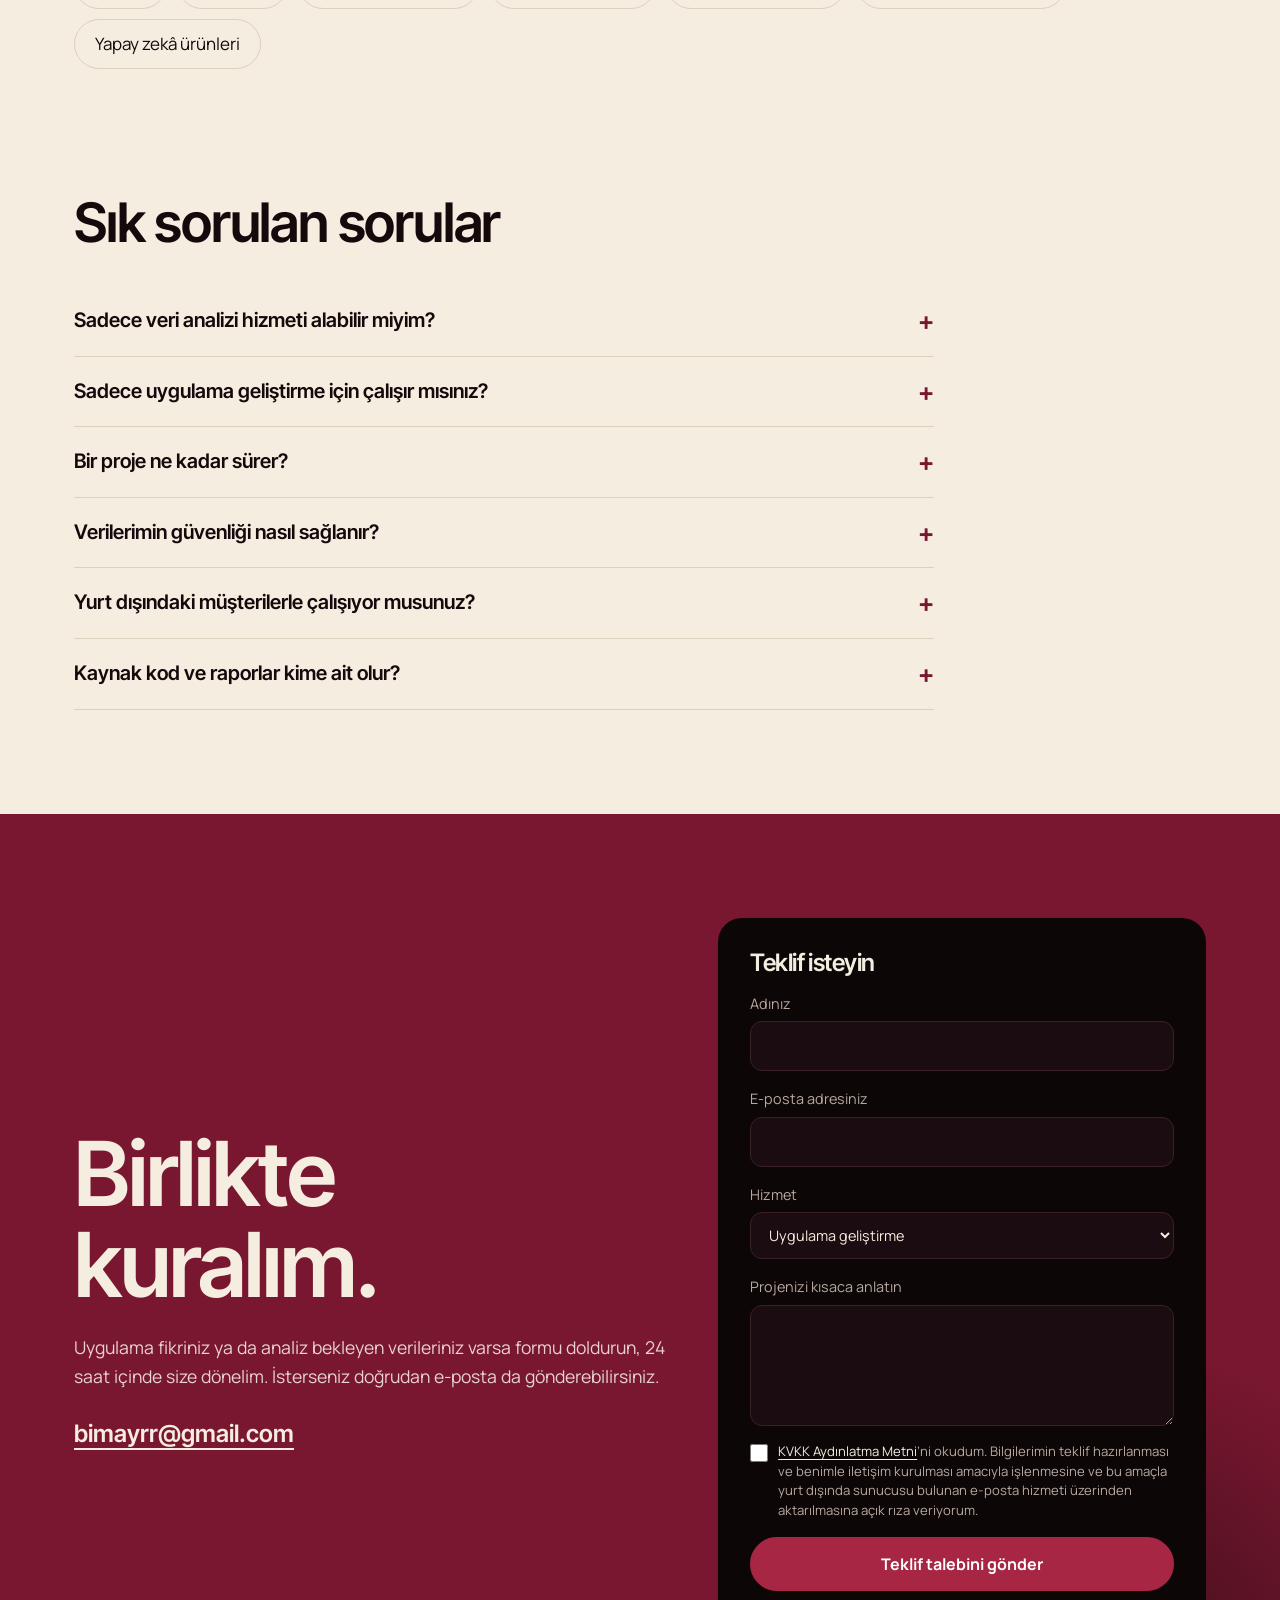
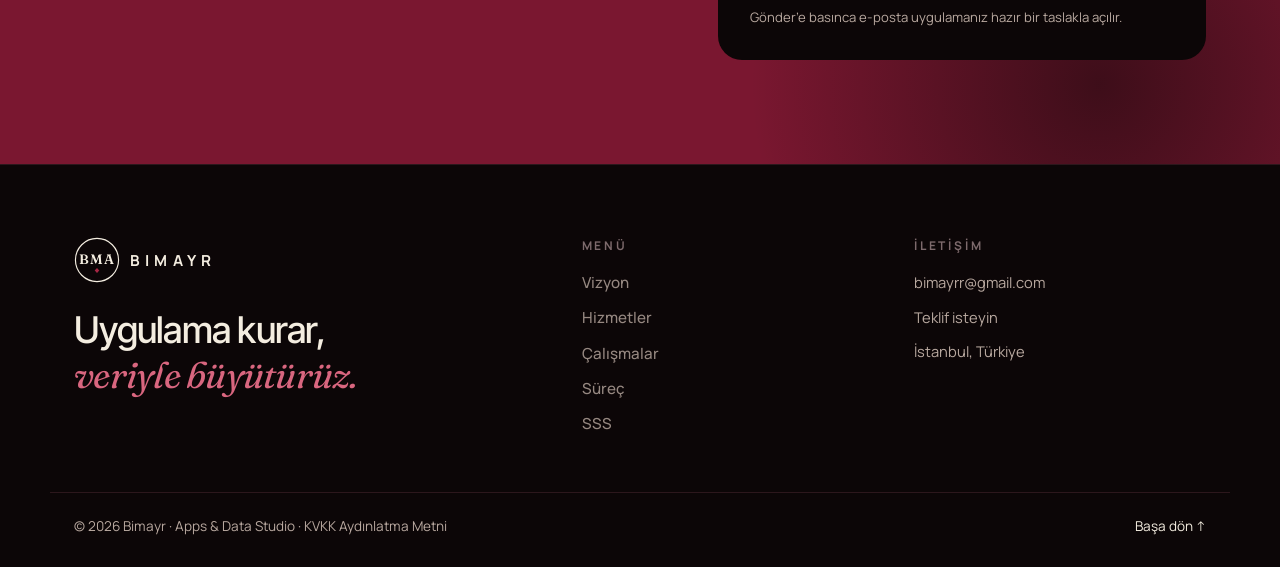
==== commit 07eb9679: "Seçilmiş çalışmalar: 6 ürün konsepti ve proje detay sayfaları - Her proje için logo, pastel renk tem" ====
--- a/index.html
+++ b/index.html
@@ -69,20 +69,14 @@
 
 <section id="calismalar"><div class="wrap">
 <h2 class="rv">Seçilmiş çalışmalar</h2>
-<p class="lead rv d1" style="margin-top:16px">Farklı sektörlerde hem ürünü kurduğumuz hem de veriyle büyüttüğümüz projelerden örnekler.</p>
+<p class="lead rv d1" style="margin-top:16px">Stüdyomuzun farklı sektörler için tasarladığı ürün konseptleri. Her biri problemi, ekranları, ölçüm planı ve yol haritasıyla hazır. İncelemek için bir projeye tıklayın.</p>
 <div class="wk">
-<article class="work rv"><div class="art" style="background:#2a0f17"><svg viewBox="0 0 300 220"><circle cx="150" cy="110" r="62" fill="none" stroke="#4a1a26" stroke-width="22"/><circle cx="150" cy="110" r="62" fill="none" stroke="#C23A58" stroke-width="22" stroke-dasharray="250 400" transform="rotate(-90 150 110)"/><circle cx="150" cy="110" r="62" fill="none" stroke="#F4EDE0" stroke-width="22" stroke-dasharray="70 400" stroke-dashoffset="-250" transform="rotate(-90 150 110)"/><text x="150" y="119" text-anchor="middle" fill="#F4EDE0" font-family="Inter Tight,sans-serif" font-weight="600" font-size="26">₺12K</text></svg></div>
-<div class="wb"><small>Finans · Mobil + Analitik</small><h3>Kumbara</h3><p>Kişisel bütçe uygulaması. Harcama kategorileri ve otomatik tasarruf önerileri sunuyor.</p><div class="met">+38%<span>haftalık aktif kullanıcı</span></div></div></article>
-<article class="work rv d1"><div class="art" style="background:#F4EDE0"><svg viewBox="0 0 300 220"><path d="M20 180 C70 40 120 190 170 90 S250 60 285 30" fill="none" stroke="#7A1730" stroke-width="4" stroke-dasharray="6 8"/><circle cx="20" cy="180" r="9" fill="#15090C"/><circle cx="285" cy="30" r="9" fill="#A62644"/><rect x="96" y="120" width="108" height="34" rx="17" fill="#15090C"/><text x="150" y="142" text-anchor="middle" fill="#F4EDE0" font-size="13" font-family="Manrope,sans-serif">3 gün · 2 şehir</text></svg></div>
-<div class="wb"><small>Seyahat · Mobil + Web</small><h3>Rota</h3><p>Çok şehirli gezi planlayıcı. Rezervasyon verisi analiz edilerek öneri motoru beslendi.</p><div class="met">2,1×<span>rezervasyon dönüşümü</span></div></div></article>
-<article class="work rv d2"><div class="art" style="background:#15090C"><svg viewBox="0 0 300 220"><g fill="#A62644"><rect x="40" y="130" width="28" height="60" rx="5"/><rect x="82" y="100" width="28" height="90" rx="5" opacity=".8"/><rect x="124" y="70" width="28" height="120" rx="5"/><rect x="166" y="90" width="28" height="100" rx="5" opacity=".8"/><rect x="208" y="40" width="28" height="150" rx="5" fill="#F4EDE0"/></g><path d="M30 190H270" stroke="#4a2a32" stroke-width="2"/></svg></div>
-<div class="wb"><small>SaaS · Web + Veri</small><h3>Tempo</h3><p>Abonelik işletmeleri için gelir ve churn paneli. Veri hattı ve tahmin modeliyle birlikte teslim edildi.</p><div class="met">−24%<span>abonelik kaybı</span></div></div></article>
-<article class="work rv"><div class="art" style="background:#7A1730"><svg viewBox="0 0 300 220"><g stroke="#F4EDE0" stroke-width="3" fill="none"><rect x="95" y="25" width="110" height="170" rx="20"/><path d="M95 150h110M120 60h60"/></g><circle cx="150" cy="105" r="22" fill="#F4EDE0"/><path d="M138 106l9 9 17-20" stroke="#7A1730" stroke-width="4" fill="none"/></svg></div>
-<div class="wb"><small>Sağlık · Mobil</small><h3>Klinik+</h3><p>Randevu ve hatırlatma uygulaması. Gelmeme oranını azaltan bildirim akışı A/B testle bulundu.</p><div class="met">−31%<span>randevu kaçırma</span></div></div></article>
-<article class="work rv d1"><div class="art" style="background:#1A0C10"><svg viewBox="0 0 300 220"><g fill="#F4EDE0"><rect x="50" y="50" width="90" height="70" rx="10" opacity=".95"/><rect x="160" y="50" width="90" height="70" rx="10" fill="#A62644"/><rect x="50" y="135" width="90" height="45" rx="10" fill="#7A1730"/><rect x="160" y="135" width="90" height="45" rx="10" opacity=".6"/></g></svg></div>
-<div class="wb"><small>E-ticaret · Mobil + Analitik</small><h3>Sepet</h3><p>Moda mağazası uygulaması. Sepet terk analizi sonrası ödeme akışı sadeleştirildi.</p><div class="met">+19%<span>tamamlanan sipariş</span></div></div></article>
-<article class="work rv d2"><div class="art" style="background:#F4EDE0"><svg viewBox="0 0 300 220"><g fill="none" stroke="#15090C" stroke-width="2.5"><circle cx="150" cy="110" r="30"/><circle cx="150" cy="110" r="58" stroke="#7A1730"/><circle cx="150" cy="110" r="86" opacity=".4"/></g><circle cx="150" cy="52" r="8" fill="#A62644"/><circle cx="208" cy="110" r="6" fill="#15090C"/><circle cx="106" cy="154" r="7" fill="#7A1730"/></svg></div>
-<div class="wb"><small>Kurumsal · Web + Veri</small><h3>Orbit</h3><p>Şirket içi operasyon portalı. Dağınık sistemler tek veri ambarında toplanıp raporlandı.</p><div class="met">12 saat<span>haftalık rapor tasarrufu</span></div></div></article>
+<a class="work rv" href="projeler/kumbara.html"><div class="art"><svg viewBox="0 0 300 220" preserveAspectRatio="xMidYMid slice" aria-hidden="true"><rect width="300" height="220" fill="#DDEBE2"/><circle cx="250" cy="10" r="120" fill="#3DDC97" opacity="0.28"/><g transform="translate(22 24)"><svg viewBox="0 0 64 64" width="52" height="52" aria-hidden="true"><rect x="13" y="26" width="38" height="26" rx="11" fill="none" stroke="#12382A" stroke-width="4"/><rect x="26" y="23" width="12" height="4" rx="2" fill="#12382A"/><circle cx="32" cy="13" r="6.5" fill="#0F3D2E"/><path d="M32 10v6" stroke="#DDEBE2" stroke-width="2" stroke-linecap="round"/><path d="M22 39h20" stroke="#0F3D2E" stroke-width="3.5" stroke-linecap="round" opacity=".9"/></svg></g><text x="24" y="104" font-family="Inter Tight,sans-serif" font-weight="700" font-size="24" fill="#12382A">Kumbara</text><text x="24" y="124" font-family="Manrope,sans-serif" font-size="10" fill="#12382A" opacity=".75">Finans · iOS</text><g transform="translate(22 144)"><svg viewBox="0 0 56 56" width="40" height="40" aria-hidden="true"><circle cx="28" cy="28" r="28" fill="#3DDC97"/><path d="M10 54c2-11 9-16 18-16s16 5 18 16" fill="#3B2418" opacity=".9"/><circle cx="28" cy="24" r="10" fill="#E8B894"/><path d="M17 23c0-8 5-12 11-12s11 4 11 12c-3-4-7-5-11-5s-8 1-11 5z" fill="#3B2418"/></svg></g><g transform="translate(48 144)"><svg viewBox="0 0 56 56" width="40" height="40" aria-hidden="true"><circle cx="28" cy="28" r="28" fill="#12382A"/><path d="M10 54c2-11 9-16 18-16s16 5 18 16" fill="#151010" opacity=".9"/><circle cx="28" cy="24" r="10" fill="#8D5A3B"/><path d="M17 23c0-8 5-12 11-12s11 4 11 12c-3-4-7-5-11-5s-8 1-11 5z" fill="#151010"/></svg></g><g transform="translate(74 144)"><svg viewBox="0 0 56 56" width="40" height="40" aria-hidden="true"><circle cx="28" cy="28" r="28" fill="#ffffff"/><path d="M10 54c2-11 9-16 18-16s16 5 18 16" fill="#B5651D" opacity=".9"/><circle cx="28" cy="24" r="10" fill="#F3D2B6"/><path d="M17 23c0-8 5-12 11-12s11 4 11 12c-3-4-7-5-11-5s-8 1-11 5z" fill="#B5651D"/></svg></g><g transform="translate(178 22) rotate(6)"><rect width="104" height="200" rx="18" fill="#0b0b0b"/><g transform="translate(6 6) scale(.511)"><svg width="180" height="360" viewBox="0 0 180 360" aria-hidden="true"><defs><linearGradient id="gkumbaraozet" x1="0" y1="0" x2="1" y2="1"><stop offset="0" stop-color="#0F3D2E"/><stop offset="1" stop-color="#082419"/></linearGradient><linearGradient id="fkumbaraozet" x1="0" y1="0" x2="0" y2="1"><stop offset="0" stop-color="#3DDC97" stop-opacity=".35"/><stop offset="1" stop-color="#3DDC97" stop-opacity="0"/></linearGradient></defs><rect width="180" height="360" fill="#F7F7F9"/><text x="16" y="18" font-family="Manrope,sans-serif" font-weight="700" font-size="8" fill="#082419" opacity="1" text-anchor="start">9:41</text><rect x="146" y="12" width="16" height="7" rx="2" fill="none" stroke="#082419" stroke-width="1"/><rect x="147.5" y="13.5" width="10" height="4" rx="1" fill="#082419"/><g transform="translate(14 30)"><svg viewBox="0 0 64 64" width="22" height="22" aria-hidden="true"><rect width="64" height="64" rx="16" fill="#0F3D2E"/><rect x="13" y="26" width="38" height="26" rx="11" fill="none" stroke="#E8F7EF" stroke-width="4"/><rect x="26" y="23" width="12" height="4" rx="2" fill="#E8F7EF"/><circle cx="32" cy="13" r="6.5" fill="#3DDC97"/><path d="M32 10v6" stroke="#0F3D2E" stroke-width="2" stroke-linecap="round"/><path d="M22 39h20" stroke="#3DDC97" stroke-width="3.5" stroke-linecap="round" opacity=".9"/></svg></g><text x="42" y="40" font-family="Manrope,sans-serif" font-weight="700" font-size="8" fill="#082419" opacity="0.55" text-anchor="start">Kumbara</text><text x="42" y="51" font-family="Inter Tight,sans-serif" font-weight="700" font-size="10.5" fill="#082419" opacity="1" text-anchor="start">Merhaba Elif</text><circle cx="157" cy="41" r="9" fill="#3DDC97"/><text x="157" y="44.5" font-family="Manrope,sans-serif" font-weight="700" font-size="8" fill="#0F3D2E" opacity="1" text-anchor="middle">M</text><rect x="14" y="64" width="152" height="92" rx="16" fill="url(#gkumbaraozet)"/><circle cx="144" cy="92" r="22" fill="#3DDC97" opacity=".16"/><text x="26" y="84" font-family="Manrope,sans-serif" font-weight="600" font-size="8" fill="#E8F7EF" opacity="0.75" text-anchor="start">Bu ay biriktirdin</text><text x="26" y="108" font-family="Inter Tight,sans-serif" font-weight="700" font-size="21" fill="#fff" opacity="1" text-anchor="start">₺2.480</text><text x="26" y="122" font-family="Manrope,sans-serif" font-weight="600" font-size="7.5" fill="#3DDC97" opacity="1" text-anchor="start">Hedefin %72’si</text><rect x="104" y="130" width="5" height="14" rx="2.5" fill="#E8F7EF" opacity="0.35"/><rect x="112" y="122" width="5" height="22" rx="2.5" fill="#E8F7EF" opacity="0.35"/><rect x="120" y="127" width="5" height="17" rx="2.5" fill="#E8F7EF" opacity="0.35"/><rect x="128" y="116" width="5" height="28" rx="2.5" fill="#E8F7EF" opacity="0.35"/><rect x="136" y="120" width="5" height="24" rx="2.5" fill="#E8F7EF" opacity="0.35"/><rect x="144" y="110" width="5" height="34" rx="2.5" fill="#3DDC97" opacity="1"/><rect x="152" y="114" width="5" height="30" rx="2.5" fill="#E8F7EF" opacity="0.35"/><text x="14" y="176" font-family="Inter Tight,sans-serif" font-weight="700" font-size="9.5" fill="#082419" opacity="1" text-anchor="start">Son hareketler</text><text x="166" y="176" font-family="Manrope,sans-serif" font-weight="700" font-size="7.5" fill="#3DDC97" opacity="1" text-anchor="end">Tümü</text><rect x="14" y="184" width="152" height="34" rx="10" fill="#fff"/><rect x="20" y="190" width="22" height="22" rx="7" fill="#0F3D2E"/><text x="31" y="204.5" font-family="Manrope,sans-serif" font-weight="700" font-size="9" fill="#E8F7EF" opacity="1" text-anchor="middle">M</text><text x="48" y="199" font-family="Manrope,sans-serif" font-weight="700" font-size="8.5" fill="#082419" opacity="1" text-anchor="start">Migros</text><text x="48" y="210" font-family="Manrope,sans-serif" font-weight="500" font-size="7" fill="#082419" opacity="0.5" text-anchor="start">Market</text><text x="159" y="204" font-family="Manrope,sans-serif" font-weight="700" font-size="8" fill="#D64545" opacity="1" text-anchor="end">−₺412</text><rect x="14" y="224" width="152" height="34" rx="10" fill="#fff"/><rect x="20" y="230" width="22" height="22" rx="7" fill="#3DDC97"/><text x="31" y="244.5" font-family="Manrope,sans-serif" font-weight="700" font-size="9" fill="#0F3D2E" opacity="1" text-anchor="middle">S</text><text x="48" y="239" font-family="Manrope,sans-serif" font-weight="700" font-size="8.5" fill="#082419" opacity="1" text-anchor="start">Spotify</text><text x="48" y="250" font-family="Manrope,sans-serif" font-weight="500" font-size="7" fill="#082419" opacity="0.5" text-anchor="start">Abonelik</text><text x="159" y="244" font-family="Manrope,sans-serif" font-weight="700" font-size="8" fill="#D64545" opacity="1" text-anchor="end">−₺60</text><rect x="14" y="264" width="152" height="34" rx="10" fill="#fff"/><rect x="20" y="270" width="22" height="22" rx="7" fill="#E8F7EF"/><text x="31" y="284.5" font-family="Manrope,sans-serif" font-weight="700" font-size="9" fill="#0F3D2E" opacity="1" text-anchor="middle">İ</text><text x="48" y="279" font-family="Manrope,sans-serif" font-weight="700" font-size="8.5" fill="#082419" opacity="1" text-anchor="start">İstanbulkart</text><text x="48" y="290" font-family="Manrope,sans-serif" font-weight="500" font-size="7" fill="#082419" opacity="0.5" text-anchor="start">Ulaşım</text><text x="159" y="284" font-family="Manrope,sans-serif" font-weight="700" font-size="8" fill="#D64545" opacity="1" text-anchor="end">−₺35</text><rect x="14" y="304" width="152" height="34" rx="10" fill="#fff"/><rect x="20" y="310" width="22" height="22" rx="7" fill="#E8F7EF"/><text x="31" y="324.5" font-family="Manrope,sans-serif" font-weight="700" font-size="9" fill="#0F3D2E" opacity="1" text-anchor="middle">K</text><text x="48" y="319" font-family="Manrope,sans-serif" font-weight="700" font-size="8.5" fill="#082419" opacity="1" text-anchor="start">Kumbara</text><text x="48" y="330" font-family="Manrope,sans-serif" font-weight="500" font-size="7" fill="#082419" opacity="0.5" text-anchor="start">Yuvarlama</text><text x="159" y="324" font-family="Manrope,sans-serif" font-weight="700" font-size="8" fill="#1E9E62" opacity="1" text-anchor="end">+₺18</text></svg></g></g></svg></div><div class="wb"><small>Finans · iOS · Android · Web paneli</small><h3>Kumbara</h3><p>Kişisel bütçe uygulaması. Harcamaları otomatik kategorize eder, kişiye özel tasarruf hedefleri önerir.</p><div class="met">%45<span>hedef · haftalık aktif kullanıcı</span></div><span class="more">Projeyi incele <b>→</b></span></div></a>
+<a class="work rv d1" href="projeler/rota.html"><div class="art"><svg viewBox="0 0 300 220" preserveAspectRatio="xMidYMid slice" aria-hidden="true"><rect width="300" height="220" fill="#DCE5F3"/><circle cx="250" cy="10" r="120" fill="#FF6B4A" opacity="0.28"/><g transform="translate(22 24)"><svg viewBox="0 0 64 64" width="52" height="52" aria-hidden="true"><path d="M14 48c8-2 8-14 18-14s10-14 18-16" fill="none" stroke="#12264F" stroke-width="3.5" stroke-dasharray="1 6" stroke-linecap="round"/><circle cx="14" cy="48" r="4.5" fill="#12264F"/><path d="M50 10a8 8 0 0 1 8 8c0 6-8 14-8 14s-8-8-8-14a8 8 0 0 1 8-8z" fill="#FF6B4A"/><circle cx="50" cy="18" r="3" fill="#DCE5F3"/></svg></g><text x="24" y="104" font-family="Inter Tight,sans-serif" font-weight="700" font-size="24" fill="#12264F">Rota</text><text x="24" y="124" font-family="Manrope,sans-serif" font-size="10" fill="#12264F" opacity=".75">Seyahat · iOS</text><g transform="translate(22 144)"><svg viewBox="0 0 56 56" width="40" height="40" aria-hidden="true"><circle cx="28" cy="28" r="28" fill="#FF6B4A"/><path d="M10 54c2-11 9-16 18-16s16 5 18 16" fill="#1E1A17" opacity=".9"/><circle cx="28" cy="24" r="10" fill="#C68B5E"/><path d="M17 23c0-8 5-12 11-12s11 4 11 12c-3-4-7-5-11-5s-8 1-11 5z" fill="#1E1A17"/></svg></g><g transform="translate(48 144)"><svg viewBox="0 0 56 56" width="40" height="40" aria-hidden="true"><circle cx="28" cy="28" r="28" fill="#12264F"/><path d="M10 54c2-11 9-16 18-16s16 5 18 16" fill="#151010" opacity=".9"/><circle cx="28" cy="24" r="10" fill="#8D5A3B"/><path d="M17 23c0-8 5-12 11-12s11 4 11 12c-3-4-7-5-11-5s-8 1-11 5z" fill="#151010"/></svg></g><g transform="translate(74 144)"><svg viewBox="0 0 56 56" width="40" height="40" aria-hidden="true"><circle cx="28" cy="28" r="28" fill="#ffffff"/><path d="M10 54c2-11 9-16 18-16s16 5 18 16" fill="#B5651D" opacity=".9"/><circle cx="28" cy="24" r="10" fill="#F3D2B6"/><path d="M17 23c0-8 5-12 11-12s11 4 11 12c-3-4-7-5-11-5s-8 1-11 5z" fill="#B5651D"/></svg></g><g transform="translate(178 22) rotate(6)"><rect width="104" height="200" rx="18" fill="#0b0b0b"/><g transform="translate(6 6) scale(.511)"><svg width="180" height="360" viewBox="0 0 180 360" aria-hidden="true"><defs><linearGradient id="grotaharita" x1="0" y1="0" x2="1" y2="1"><stop offset="0" stop-color="#12264F"/><stop offset="1" stop-color="#0A1733"/></linearGradient><linearGradient id="frotaharita" x1="0" y1="0" x2="0" y2="1"><stop offset="0" stop-color="#FF6B4A" stop-opacity=".35"/><stop offset="1" stop-color="#FF6B4A" stop-opacity="0"/></linearGradient></defs><rect width="180" height="360" fill="#F7F7F9"/><text x="16" y="18" font-family="Manrope,sans-serif" font-weight="700" font-size="8" fill="#0A1733" opacity="1" text-anchor="start">9:41</text><rect x="146" y="12" width="16" height="7" rx="2" fill="none" stroke="#0A1733" stroke-width="1"/><rect x="147.5" y="13.5" width="10" height="4" rx="1" fill="#0A1733"/><g transform="translate(14 30)"><svg viewBox="0 0 64 64" width="22" height="22" aria-hidden="true"><rect width="64" height="64" rx="16" fill="#12264F"/><path d="M14 48c8-2 8-14 18-14s10-14 18-16" fill="none" stroke="#F6E7D2" stroke-width="3.5" stroke-dasharray="1 6" stroke-linecap="round"/><circle cx="14" cy="48" r="4.5" fill="#F6E7D2"/><path d="M50 10a8 8 0 0 1 8 8c0 6-8 14-8 14s-8-8-8-14a8 8 0 0 1 8-8z" fill="#FF6B4A"/><circle cx="50" cy="18" r="3" fill="#12264F"/></svg></g><text x="42" y="40" font-family="Manrope,sans-serif" font-weight="700" font-size="8" fill="#0A1733" opacity="0.55" text-anchor="start">Rota</text><text x="42" y="51" font-family="Inter Tight,sans-serif" font-weight="700" font-size="10.5" fill="#0A1733" opacity="1" text-anchor="start">Avrupa turu</text><circle cx="157" cy="41" r="9" fill="#FF6B4A"/><text x="157" y="44.5" font-family="Manrope,sans-serif" font-weight="700" font-size="8" fill="#12264F" opacity="1" text-anchor="middle">A</text><rect x="14" y="64" width="152" height="164" rx="18" fill="#F6E7D2"/><rect x="20" y="72" width="22" height="14" rx="4" fill="#fff" opacity=".7"/><rect x="57" y="95" width="29" height="19" rx="4" fill="#fff" opacity=".7"/><rect x="94" y="118" width="36" height="24" rx="4" fill="#fff" opacity=".7"/><rect x="131" y="141" width="23" height="17" rx="4" fill="#fff" opacity=".7"/><rect x="38" y="164" width="30" height="22" rx="4" fill="#fff" opacity=".7"/><rect x="75" y="187" width="37" height="15" rx="4" fill="#fff" opacity=".7"/><rect x="112" y="210" width="24" height="20" rx="4" fill="#fff" opacity=".7"/><rect x="149" y="93" width="31" height="25" rx="4" fill="#fff" opacity=".7"/><rect x="56" y="116" width="38" height="18" rx="4" fill="#fff" opacity=".7"/><rect x="93" y="139" width="25" height="23" rx="4" fill="#fff" opacity=".7"/><rect x="130" y="162" width="32" height="16" rx="4" fill="#fff" opacity=".7"/><rect x="37" y="185" width="39" height="21" rx="4" fill="#fff" opacity=".7"/><rect x="74" y="208" width="26" height="14" rx="4" fill="#fff" opacity=".7"/><rect x="111" y="91" width="33" height="19" rx="4" fill="#fff" opacity=".7"/><path d="M14 150 C60 140 80 180 166 160" stroke="#fff" stroke-width="7" fill="none" opacity=".9"/><path d="M44 96 C70 110 66 150 92 160 S136 186 144 206" fill="none" stroke="#FF6B4A" stroke-width="3" stroke-dasharray="1 6" stroke-linecap="round"/><circle cx="44" cy="96" r="6" fill="#12264F" stroke="#fff" stroke-width="2"/><circle cx="92" cy="160" r="6" fill="#12264F" stroke="#fff" stroke-width="2"/><circle cx="144" cy="206" r="7" fill="#FF6B4A" stroke="#fff" stroke-width="2"/><rect x="52" y="84" width="34" height="14" rx="7" fill="#0A1733"/><text x="69" y="94" font-family="Manrope,sans-serif" font-weight="700" font-size="7" fill="#fff" opacity="1" text-anchor="middle">Paris</text><rect x="100" y="150" width="30" height="14" rx="7" fill="#0A1733"/><text x="115" y="160" font-family="Manrope,sans-serif" font-weight="700" font-size="7" fill="#fff" opacity="1" text-anchor="middle">Lyon</text><rect x="104" y="188" width="30" height="14" rx="7" fill="#0A1733"/><text x="119" y="198" font-family="Manrope,sans-serif" font-weight="700" font-size="7" fill="#fff" opacity="1" text-anchor="middle">Nice</text><rect x="14" y="240" width="152" height="34" rx="10" fill="#fff"/><rect x="20" y="246" width="22" height="22" rx="7" fill="#12264F"/><text x="31" y="260.5" font-family="Manrope,sans-serif" font-weight="700" font-size="9" fill="#F6E7D2" opacity="1" text-anchor="middle">U</text><text x="48" y="255" font-family="Manrope,sans-serif" font-weight="700" font-size="8.5" fill="#0A1733" opacity="1" text-anchor="start">İstanbul → Paris</text><text x="48" y="266" font-family="Manrope,sans-serif" font-weight="500" font-size="7" fill="#0A1733" opacity="0.5" text-anchor="start">12 Haz · 08:40</text><text x="159" y="260" font-family="Manrope,sans-serif" font-weight="700" font-size="8" fill="#0A1733" opacity="1" text-anchor="end">THY</text><rect x="14" y="280" width="152" height="34" rx="10" fill="#fff"/><rect x="20" y="286" width="22" height="22" rx="7" fill="#12264F"/><text x="31" y="300.5" font-family="Manrope,sans-serif" font-weight="700" font-size="9" fill="#F6E7D2" opacity="1" text-anchor="middle">O</text><text x="48" y="295" font-family="Manrope,sans-serif" font-weight="700" font-size="8.5" fill="#0A1733" opacity="1" text-anchor="start">Hôtel Marais</text><text x="48" y="306" font-family="Manrope,sans-serif" font-weight="500" font-size="7" fill="#0A1733" opacity="0.5" text-anchor="start">3 gece</text><text x="159" y="300" font-family="Manrope,sans-serif" font-weight="700" font-size="8" fill="#0A1733" opacity="1" text-anchor="end">€420</text><rect x="14" y="320" width="152" height="34" rx="10" fill="#fff"/><rect x="20" y="326" width="22" height="22" rx="7" fill="#FF6B4A"/><text x="31" y="340.5" font-family="Manrope,sans-serif" font-weight="700" font-size="9" fill="#12264F" opacity="1" text-anchor="middle">T</text><text x="48" y="335" font-family="Manrope,sans-serif" font-weight="700" font-size="8.5" fill="#0A1733" opacity="1" text-anchor="start">Paris → Lyon</text><text x="48" y="346" font-family="Manrope,sans-serif" font-weight="500" font-size="7" fill="#0A1733" opacity="0.5" text-anchor="start">15 Haz · 10:15</text><text x="159" y="340" font-family="Manrope,sans-serif" font-weight="700" font-size="8" fill="#0A1733" opacity="1" text-anchor="end">TGV</text></svg></g></g></svg></div><div class="wb"><small>Seyahat · iOS · Android · Web</small><h3>Rota</h3><p>Çok şehirli gezi planlayıcı. Rezervasyon verisinden beslenen öneri motoruyla rotayı kişiye göre kurar.</p><div class="met">%18<span>hedef · plan → rezervasyon dönüşümü</span></div><span class="more">Projeyi incele <b>→</b></span></div></a>
+<a class="work rv d2" href="projeler/tempo.html"><div class="art"><svg viewBox="0 0 300 220" preserveAspectRatio="xMidYMid slice" aria-hidden="true"><rect width="300" height="220" fill="#E6E3F8"/><circle cx="250" cy="10" r="120" fill="#7B61FF" opacity="0.28"/><g transform="translate(22 24)"><svg viewBox="0 0 64 64" width="52" height="52" aria-hidden="true"><rect x="13" y="34" width="7" height="16" rx="2" fill="#23246B"/><rect x="24" y="24" width="7" height="26" rx="2" fill="#23246B"/><rect x="35" y="30" width="7" height="20" rx="2" fill="#23246B"/><rect x="46" y="14" width="7" height="36" rx="2" fill="#7B61FF"/></svg></g><text x="24" y="104" font-family="Inter Tight,sans-serif" font-weight="700" font-size="24" fill="#23246B">Tempo</text><text x="24" y="124" font-family="Manrope,sans-serif" font-size="10" fill="#23246B" opacity=".75">SaaS · Web paneli</text><g transform="translate(22 144)"><svg viewBox="0 0 56 56" width="40" height="40" aria-hidden="true"><circle cx="28" cy="28" r="28" fill="#7B61FF"/><path d="M10 54c2-11 9-16 18-16s16 5 18 16" fill="#6B3B1F" opacity=".9"/><circle cx="28" cy="24" r="10" fill="#F1C7A3"/><path d="M17 23c0-8 5-12 11-12s11 4 11 12c-3-4-7-5-11-5s-8 1-11 5z" fill="#6B3B1F"/></svg></g><g transform="translate(48 144)"><svg viewBox="0 0 56 56" width="40" height="40" aria-hidden="true"><circle cx="28" cy="28" r="28" fill="#23246B"/><path d="M10 54c2-11 9-16 18-16s16 5 18 16" fill="#151010" opacity=".9"/><circle cx="28" cy="24" r="10" fill="#8D5A3B"/><path d="M17 23c0-8 5-12 11-12s11 4 11 12c-3-4-7-5-11-5s-8 1-11 5z" fill="#151010"/></svg></g><g transform="translate(74 144)"><svg viewBox="0 0 56 56" width="40" height="40" aria-hidden="true"><circle cx="28" cy="28" r="28" fill="#ffffff"/><path d="M10 54c2-11 9-16 18-16s16 5 18 16" fill="#B5651D" opacity=".9"/><circle cx="28" cy="24" r="10" fill="#F3D2B6"/><path d="M17 23c0-8 5-12 11-12s11 4 11 12c-3-4-7-5-11-5s-8 1-11 5z" fill="#B5651D"/></svg></g><g transform="translate(178 22) rotate(6)"><rect width="104" height="200" rx="18" fill="#0b0b0b"/><g transform="translate(6 6) scale(.511)"><svg width="180" height="360" viewBox="0 0 180 360" aria-hidden="true"><defs><linearGradient id="gtempografik" x1="0" y1="0" x2="1" y2="1"><stop offset="0" stop-color="#23246B"/><stop offset="1" stop-color="#14154A"/></linearGradient><linearGradient id="ftempografik" x1="0" y1="0" x2="0" y2="1"><stop offset="0" stop-color="#7B61FF" stop-opacity=".35"/><stop offset="1" stop-color="#7B61FF" stop-opacity="0"/></linearGradient></defs><rect width="180" height="360" fill="#F7F7F9"/><text x="16" y="18" font-family="Manrope,sans-serif" font-weight="700" font-size="8" fill="#14154A" opacity="1" text-anchor="start">9:41</text><rect x="146" y="12" width="16" height="7" rx="2" fill="none" stroke="#14154A" stroke-width="1"/><rect x="147.5" y="13.5" width="10" height="4" rx="1" fill="#14154A"/><g transform="translate(14 30)"><svg viewBox="0 0 64 64" width="22" height="22" aria-hidden="true"><rect width="64" height="64" rx="16" fill="#23246B"/><rect x="13" y="34" width="7" height="16" rx="2" fill="#EEF0FF"/><rect x="24" y="24" width="7" height="26" rx="2" fill="#EEF0FF"/><rect x="35" y="30" width="7" height="20" rx="2" fill="#EEF0FF"/><rect x="46" y="14" width="7" height="36" rx="2" fill="#7B61FF"/></svg></g><text x="42" y="40" font-family="Manrope,sans-serif" font-weight="700" font-size="8" fill="#14154A" opacity="0.55" text-anchor="start">Tempo</text><text x="42" y="51" font-family="Inter Tight,sans-serif" font-weight="700" font-size="10.5" fill="#14154A" opacity="1" text-anchor="start">Gelir paneli</text><circle cx="157" cy="41" r="9" fill="#7B61FF"/><text x="157" y="44.5" font-family="Manrope,sans-serif" font-weight="700" font-size="8" fill="#23246B" opacity="1" text-anchor="middle">G</text><rect x="14" y="64" width="152" height="122" rx="16" fill="#fff"/><text x="26" y="84" font-family="Manrope,sans-serif" font-weight="600" font-size="8" fill="#14154A" opacity="0.55" text-anchor="start">MRR</text><text x="26" y="104" font-family="Inter Tight,sans-serif" font-weight="700" font-size="18" fill="#14154A" opacity="1" text-anchor="start">₺1,24M</text><rect x="118" y="74" width="38" height="16" rx="8" fill="#7B61FF" opacity=".18"/><text x="137" y="85" font-family="Manrope,sans-serif" font-weight="700" font-size="7.5" fill="#23246B" opacity="1" text-anchor="middle">+%8,4</text><path d="M26 170 C44 164 52 150 68 152 S96 132 112 136 S140 112 156 108 V176 H26z" fill="url(#ftempografik)"/><path d="M26 170 C44 164 52 150 68 152 S96 132 112 136 S140 112 156 108" fill="none" stroke="#7B61FF" stroke-width="2.6" stroke-linecap="round"/><circle cx="156" cy="108" r="4" fill="#fff" stroke="#7B61FF" stroke-width="2.4"/><text x="30" y="182" font-family="Manrope,sans-serif" font-weight="600" font-size="6.5" fill="#14154A" opacity="0.4" text-anchor="start">Haz</text><text x="55" y="182" font-family="Manrope,sans-serif" font-weight="600" font-size="6.5" fill="#14154A" opacity="0.4" text-anchor="start">Tem</text><text x="80" y="182" font-family="Manrope,sans-serif" font-weight="600" font-size="6.5" fill="#14154A" opacity="0.4" text-anchor="start">Ağu</text><text x="105" y="182" font-family="Manrope,sans-serif" font-weight="600" font-size="6.5" fill="#14154A" opacity="0.4" text-anchor="start">Eyl</text><text x="130" y="182" font-family="Manrope,sans-serif" font-weight="600" font-size="6.5" fill="#14154A" opacity="0.4" text-anchor="start">Eki</text><text x="155" y="182" font-family="Manrope,sans-serif" font-weight="600" font-size="6.5" fill="#14154A" opacity="0.4" text-anchor="start">Kas</text><rect x="14" y="196" width="73" height="54" rx="14" fill="url(#gtempografik)"/><text x="24" y="214" font-family="Manrope,sans-serif" font-weight="600" font-size="7.5" fill="#EEF0FF" opacity="0.7" text-anchor="start">Churn</text><text x="24" y="236" font-family="Inter Tight,sans-serif" font-weight="700" font-size="15" fill="#fff" opacity="1" text-anchor="start">%2,1</text><rect x="93" y="196" width="73" height="54" rx="14" fill="#fff"/><text x="103" y="214" font-family="Manrope,sans-serif" font-weight="600" font-size="7.5" fill="#14154A" opacity="0.55" text-anchor="start">LTV</text><text x="103" y="236" font-family="Inter Tight,sans-serif" font-weight="700" font-size="15" fill="#14154A" opacity="1" text-anchor="start">₺86K</text><text x="14" y="272" font-family="Inter Tight,sans-serif" font-weight="700" font-size="9.5" fill="#14154A" opacity="1" text-anchor="start">Kayıp riski yüksek</text><rect x="14" y="280" width="152" height="34" rx="10" fill="#fff"/><rect x="20" y="286" width="22" height="22" rx="7" fill="#7B61FF"/><text x="31" y="300.5" font-family="Manrope,sans-serif" font-weight="700" font-size="9" fill="#23246B" opacity="1" text-anchor="middle">A</text><text x="48" y="295" font-family="Manrope,sans-serif" font-weight="700" font-size="8.5" fill="#14154A" opacity="1" text-anchor="start">Atlas Lojistik</text><text x="48" y="306" font-family="Manrope,sans-serif" font-weight="500" font-size="7" fill="#14154A" opacity="0.5" text-anchor="start">Kullanım −%40</text><text x="159" y="300" font-family="Manrope,sans-serif" font-weight="700" font-size="8" fill="#D64545" opacity="1" text-anchor="end">%82</text><rect x="14" y="320" width="152" height="34" rx="10" fill="#fff"/><rect x="20" y="326" width="22" height="22" rx="7" fill="#EEF0FF"/><text x="31" y="340.5" font-family="Manrope,sans-serif" font-weight="700" font-size="9" fill="#23246B" opacity="1" text-anchor="middle">N</text><text x="48" y="335" font-family="Manrope,sans-serif" font-weight="700" font-size="8.5" fill="#14154A" opacity="1" text-anchor="start">Nova Medya</text><text x="48" y="346" font-family="Manrope,sans-serif" font-weight="500" font-size="7" fill="#14154A" opacity="0.5" text-anchor="start">Ödeme gecikti</text><text x="159" y="340" font-family="Manrope,sans-serif" font-weight="700" font-size="8" fill="#D64545" opacity="1" text-anchor="end">%74</text></svg></g></g></svg></div><div class="wb"><small>SaaS · Web paneli · API</small><h3>Tempo</h3><p>Abonelik işletmeleri için gelir ve churn paneli. Veri hattı ve kayıp tahmin modeliyle birlikte teslim edilir.</p><div class="met">&lt; 1 gün<span>hedef · kurulum süresi</span></div><span class="more">Projeyi incele <b>→</b></span></div></a>
+<a class="work rv" href="projeler/klinik.html"><div class="art"><svg viewBox="0 0 300 220" preserveAspectRatio="xMidYMid slice" aria-hidden="true"><rect width="300" height="220" fill="#D8EFEE"/><circle cx="250" cy="10" r="120" fill="#5FD3C6" opacity="0.28"/><g transform="translate(22 24)"><svg viewBox="0 0 64 64" width="52" height="52" aria-hidden="true"><rect x="14" y="14" width="36" height="36" rx="11" fill="none" stroke="#0E4F56" stroke-width="4"/><path d="M32 22v20M22 32h20" stroke="#0E6E78" stroke-width="5" stroke-linecap="round"/></svg></g><text x="24" y="104" font-family="Inter Tight,sans-serif" font-weight="700" font-size="24" fill="#0E4F56">Klinik+</text><text x="24" y="124" font-family="Manrope,sans-serif" font-size="10" fill="#0E4F56" opacity=".75">Sağlık · iOS</text><g transform="translate(22 144)"><svg viewBox="0 0 56 56" width="40" height="40" aria-hidden="true"><circle cx="28" cy="28" r="28" fill="#5FD3C6"/><path d="M10 54c2-11 9-16 18-16s16 5 18 16" fill="#8A8A8A" opacity=".9"/><circle cx="28" cy="24" r="10" fill="#D9A47E"/><path d="M17 23c0-8 5-12 11-12s11 4 11 12c-3-4-7-5-11-5s-8 1-11 5z" fill="#8A8A8A"/></svg></g><g transform="translate(48 144)"><svg viewBox="0 0 56 56" width="40" height="40" aria-hidden="true"><circle cx="28" cy="28" r="28" fill="#0E4F56"/><path d="M10 54c2-11 9-16 18-16s16 5 18 16" fill="#151010" opacity=".9"/><circle cx="28" cy="24" r="10" fill="#8D5A3B"/><path d="M17 23c0-8 5-12 11-12s11 4 11 12c-3-4-7-5-11-5s-8 1-11 5z" fill="#151010"/></svg></g><g transform="translate(74 144)"><svg viewBox="0 0 56 56" width="40" height="40" aria-hidden="true"><circle cx="28" cy="28" r="28" fill="#ffffff"/><path d="M10 54c2-11 9-16 18-16s16 5 18 16" fill="#B5651D" opacity=".9"/><circle cx="28" cy="24" r="10" fill="#F3D2B6"/><path d="M17 23c0-8 5-12 11-12s11 4 11 12c-3-4-7-5-11-5s-8 1-11 5z" fill="#B5651D"/></svg></g><g transform="translate(178 22) rotate(6)"><rect width="104" height="200" rx="18" fill="#0b0b0b"/><g transform="translate(6 6) scale(.511)"><svg width="180" height="360" viewBox="0 0 180 360" aria-hidden="true"><defs><linearGradient id="gkliniktakvim" x1="0" y1="0" x2="1" y2="1"><stop offset="0" stop-color="#0E6E78"/><stop offset="1" stop-color="#08464D"/></linearGradient><linearGradient id="fkliniktakvim" x1="0" y1="0" x2="0" y2="1"><stop offset="0" stop-color="#5FD3C6" stop-opacity=".35"/><stop offset="1" stop-color="#5FD3C6" stop-opacity="0"/></linearGradient></defs><rect width="180" height="360" fill="#F7F7F9"/><text x="16" y="18" font-family="Manrope,sans-serif" font-weight="700" font-size="8" fill="#08464D" opacity="1" text-anchor="start">9:41</text><rect x="146" y="12" width="16" height="7" rx="2" fill="none" stroke="#08464D" stroke-width="1"/><rect x="147.5" y="13.5" width="10" height="4" rx="1" fill="#08464D"/><g transform="translate(14 30)"><svg viewBox="0 0 64 64" width="22" height="22" aria-hidden="true"><rect width="64" height="64" rx="16" fill="#0E6E78"/><rect x="14" y="14" width="36" height="36" rx="11" fill="none" stroke="#E6F6F6" stroke-width="4"/><path d="M32 22v20M22 32h20" stroke="#5FD3C6" stroke-width="5" stroke-linecap="round"/></svg></g><text x="42" y="40" font-family="Manrope,sans-serif" font-weight="700" font-size="8" fill="#08464D" opacity="0.55" text-anchor="start">Klinik+</text><text x="42" y="51" font-family="Inter Tight,sans-serif" font-weight="700" font-size="10.5" fill="#08464D" opacity="1" text-anchor="start">Bugün · 12 Kasım</text><circle cx="157" cy="41" r="9" fill="#5FD3C6"/><text x="157" y="44.5" font-family="Manrope,sans-serif" font-weight="700" font-size="8" fill="#0E6E78" opacity="1" text-anchor="middle">B</text><rect x="16.0" y="68" width="18" height="34" rx="9" fill="#fff"/><text x="25.0" y="80" font-family="Manrope,sans-serif" font-weight="600" font-size="6.5" fill="#08464D" opacity="0.5" text-anchor="middle">Pt</text><text x="25.0" y="95" font-family="Manrope,sans-serif" font-weight="700" font-size="9" fill="#08464D" opacity="1" text-anchor="middle">10</text><rect x="37.5" y="68" width="18" height="34" rx="9" fill="#fff"/><text x="46.5" y="80" font-family="Manrope,sans-serif" font-weight="600" font-size="6.5" fill="#08464D" opacity="0.5" text-anchor="middle">Sa</text><text x="46.5" y="95" font-family="Manrope,sans-serif" font-weight="700" font-size="9" fill="#08464D" opacity="1" text-anchor="middle">11</text><rect x="59.0" y="68" width="18" height="34" rx="9" fill="#0E6E78"/><text x="68.0" y="80" font-family="Manrope,sans-serif" font-weight="600" font-size="6.5" fill="#E6F6F6" opacity="0.9" text-anchor="middle">Ça</text><text x="68.0" y="95" font-family="Manrope,sans-serif" font-weight="700" font-size="9" fill="#fff" opacity="1" text-anchor="middle">12</text><rect x="80.5" y="68" width="18" height="34" rx="9" fill="#fff"/><text x="89.5" y="80" font-family="Manrope,sans-serif" font-weight="600" font-size="6.5" fill="#08464D" opacity="0.5" text-anchor="middle">Pe</text><text x="89.5" y="95" font-family="Manrope,sans-serif" font-weight="700" font-size="9" fill="#08464D" opacity="1" text-anchor="middle">13</text><rect x="102.0" y="68" width="18" height="34" rx="9" fill="#fff"/><text x="111.0" y="80" font-family="Manrope,sans-serif" font-weight="600" font-size="6.5" fill="#08464D" opacity="0.5" text-anchor="middle">Cu</text><text x="111.0" y="95" font-family="Manrope,sans-serif" font-weight="700" font-size="9" fill="#08464D" opacity="1" text-anchor="middle">14</text><rect x="123.5" y="68" width="18" height="34" rx="9" fill="#fff"/><text x="132.5" y="80" font-family="Manrope,sans-serif" font-weight="600" font-size="6.5" fill="#08464D" opacity="0.5" text-anchor="middle">Ct</text><text x="132.5" y="95" font-family="Manrope,sans-serif" font-weight="700" font-size="9" fill="#08464D" opacity="1" text-anchor="middle">15</text><rect x="145.0" y="68" width="18" height="34" rx="9" fill="#fff"/><text x="154.0" y="80" font-family="Manrope,sans-serif" font-weight="600" font-size="6.5" fill="#08464D" opacity="0.5" text-anchor="middle">Pz</text><text x="154.0" y="95" font-family="Manrope,sans-serif" font-weight="700" font-size="9" fill="#08464D" opacity="1" text-anchor="middle">16</text><rect x="14" y="112" width="152" height="76" rx="16" fill="url(#gkliniktakvim)"/><circle cx="144" cy="140" r="22" fill="#5FD3C6" opacity=".16"/><text x="26" y="132" font-family="Manrope,sans-serif" font-weight="600" font-size="8" fill="#E6F6F6" opacity="0.75" text-anchor="start">Bugünkü doluluk</text><text x="26" y="156" font-family="Inter Tight,sans-serif" font-weight="700" font-size="21" fill="#fff" opacity="1" text-anchor="start">%92</text><text x="26" y="170" font-family="Manrope,sans-serif" font-weight="600" font-size="7.5" fill="#5FD3C6" opacity="1" text-anchor="start">24 randevu · 2 boş</text><rect x="104" y="162" width="5" height="14" rx="2.5" fill="#E6F6F6" opacity="0.35"/><rect x="112" y="154" width="5" height="22" rx="2.5" fill="#E6F6F6" opacity="0.35"/><rect x="120" y="159" width="5" height="17" rx="2.5" fill="#E6F6F6" opacity="0.35"/><rect x="128" y="148" width="5" height="28" rx="2.5" fill="#E6F6F6" opacity="0.35"/><rect x="136" y="152" width="5" height="24" rx="2.5" fill="#E6F6F6" opacity="0.35"/><rect x="144" y="142" width="5" height="34" rx="2.5" fill="#5FD3C6" opacity="1"/><rect x="152" y="146" width="5" height="30" rx="2.5" fill="#E6F6F6" opacity="0.35"/><text x="14" y="208" font-family="Inter Tight,sans-serif" font-weight="700" font-size="9.5" fill="#08464D" opacity="1" text-anchor="start">Randevular</text><rect x="14" y="216" width="152" height="34" rx="10" fill="#fff"/><rect x="20" y="222" width="22" height="22" rx="7" fill="#0E6E78"/><text x="31" y="236.5" font-family="Manrope,sans-serif" font-weight="700" font-size="8" fill="#E6F6F6" opacity="1" text-anchor="middle">09</text><text x="48" y="231" font-family="Manrope,sans-serif" font-weight="700" font-size="8.5" fill="#08464D" opacity="1" text-anchor="start">Ayşe Kaya</text><text x="48" y="242" font-family="Manrope,sans-serif" font-weight="500" font-size="7" fill="#08464D" opacity="0.5" text-anchor="start">Dolgu · 30 dk</text><text x="159" y="236" font-family="Manrope,sans-serif" font-weight="700" font-size="8" fill="#1E9E62" opacity="1" text-anchor="end">Onaylı</text><rect x="14" y="256" width="152" height="34" rx="10" fill="#fff"/><rect x="20" y="262" width="22" height="22" rx="7" fill="#0E6E78"/><text x="31" y="276.5" font-family="Manrope,sans-serif" font-weight="700" font-size="8" fill="#E6F6F6" opacity="1" text-anchor="middle">10</text><text x="48" y="271" font-family="Manrope,sans-serif" font-weight="700" font-size="8.5" fill="#08464D" opacity="1" text-anchor="start">Mert Demir</text><text x="48" y="282" font-family="Manrope,sans-serif" font-weight="500" font-size="7" fill="#08464D" opacity="0.5" text-anchor="start">Kontrol · 20 dk</text><text x="159" y="276" font-family="Manrope,sans-serif" font-weight="700" font-size="8" fill="#1E9E62" opacity="1" text-anchor="end">Onaylı</text><rect x="14" y="296" width="152" height="34" rx="10" fill="#fff"/><rect x="20" y="302" width="22" height="22" rx="7" fill="#5FD3C6"/><text x="31" y="316.5" font-family="Manrope,sans-serif" font-weight="700" font-size="8" fill="#0E6E78" opacity="1" text-anchor="middle">11</text><text x="48" y="311" font-family="Manrope,sans-serif" font-weight="700" font-size="8.5" fill="#08464D" opacity="1" text-anchor="start">Zeynep Ak</text><text x="48" y="322" font-family="Manrope,sans-serif" font-weight="500" font-size="7" fill="#08464D" opacity="0.5" text-anchor="start">İmplant · 60 dk</text><text x="159" y="316" font-family="Manrope,sans-serif" font-weight="700" font-size="8" fill="#08464D" opacity="1" text-anchor="end">Bekliyor</text><rect x="14" y="336" width="152" height="34" rx="10" fill="#fff"/><rect x="20" y="342" width="22" height="22" rx="7" fill="#E6F6F6"/><text x="31" y="356.5" font-family="Manrope,sans-serif" font-weight="700" font-size="8" fill="#0E6E78" opacity="1" text-anchor="middle">13</text><text x="48" y="351" font-family="Manrope,sans-serif" font-weight="700" font-size="8.5" fill="#08464D" opacity="1" text-anchor="start">Burak Şen</text><text x="48" y="362" font-family="Manrope,sans-serif" font-weight="500" font-size="7" fill="#08464D" opacity="0.5" text-anchor="start">Temizlik · 40 dk</text><text x="159" y="356" font-family="Manrope,sans-serif" font-weight="700" font-size="8" fill="#1E9E62" opacity="1" text-anchor="end">Onaylı</text></svg></g></g></svg></div><div class="wb"><small>Sağlık · iOS · Android · Klinik paneli</small><h3>Klinik+</h3><p>Randevu ve hatırlatma uygulaması. Gelmeme oranını düşüren bildirim akışı A/B testleriyle bulunur.</p><div class="met">%20 → %8<span>hedef · gelmeme oranı</span></div><span class="more">Projeyi incele <b>→</b></span></div></a>
+<a class="work rv d1" href="projeler/sepet.html"><div class="art"><svg viewBox="0 0 300 220" preserveAspectRatio="xMidYMid slice" aria-hidden="true"><rect width="300" height="220" fill="#F6E3E7"/><circle cx="250" cy="10" r="120" fill="#E8A9B8" opacity="0.28"/><g transform="translate(22 24)"><svg viewBox="0 0 64 64" width="52" height="52" aria-hidden="true"><path d="M18 24h28l-3 26H21z" fill="none" stroke="#2A1A1F" stroke-width="3.5" stroke-linejoin="round"/><path d="M25 24v-3a7 7 0 0 1 14 0v3" fill="none" stroke="#161214" stroke-width="3.5"/><text x="32" y="44" text-anchor="middle" font-family="Inter Tight,sans-serif" font-weight="700" font-size="13" fill="#161214">S</text></svg></g><text x="24" y="104" font-family="Inter Tight,sans-serif" font-weight="700" font-size="24" fill="#2A1A1F">Sepet</text><text x="24" y="124" font-family="Manrope,sans-serif" font-size="10" fill="#2A1A1F" opacity=".75">E-ticaret · iOS</text><g transform="translate(22 144)"><svg viewBox="0 0 56 56" width="40" height="40" aria-hidden="true"><circle cx="28" cy="28" r="28" fill="#E8A9B8"/><path d="M10 54c2-11 9-16 18-16s16 5 18 16" fill="#2A1B14" opacity=".9"/><circle cx="28" cy="24" r="10" fill="#F0C6A8"/><path d="M17 23c0-8 5-12 11-12s11 4 11 12c-3-4-7-5-11-5s-8 1-11 5z" fill="#2A1B14"/></svg></g><g transform="translate(48 144)"><svg viewBox="0 0 56 56" width="40" height="40" aria-hidden="true"><circle cx="28" cy="28" r="28" fill="#2A1A1F"/><path d="M10 54c2-11 9-16 18-16s16 5 18 16" fill="#151010" opacity=".9"/><circle cx="28" cy="24" r="10" fill="#8D5A3B"/><path d="M17 23c0-8 5-12 11-12s11 4 11 12c-3-4-7-5-11-5s-8 1-11 5z" fill="#151010"/></svg></g><g transform="translate(74 144)"><svg viewBox="0 0 56 56" width="40" height="40" aria-hidden="true"><circle cx="28" cy="28" r="28" fill="#ffffff"/><path d="M10 54c2-11 9-16 18-16s16 5 18 16" fill="#B5651D" opacity=".9"/><circle cx="28" cy="24" r="10" fill="#F3D2B6"/><path d="M17 23c0-8 5-12 11-12s11 4 11 12c-3-4-7-5-11-5s-8 1-11 5z" fill="#B5651D"/></svg></g><g transform="translate(178 22) rotate(6)"><rect width="104" height="200" rx="18" fill="#0b0b0b"/><g transform="translate(6 6) scale(.511)"><svg width="180" height="360" viewBox="0 0 180 360" aria-hidden="true"><defs><linearGradient id="gsepeturun" x1="0" y1="0" x2="1" y2="1"><stop offset="0" stop-color="#161214"/><stop offset="1" stop-color="#0B090A"/></linearGradient><linearGradient id="fsepeturun" x1="0" y1="0" x2="0" y2="1"><stop offset="0" stop-color="#E8A9B8" stop-opacity=".35"/><stop offset="1" stop-color="#E8A9B8" stop-opacity="0"/></linearGradient></defs><rect width="180" height="360" fill="#F7F7F9"/><text x="16" y="18" font-family="Manrope,sans-serif" font-weight="700" font-size="8" fill="#0B090A" opacity="1" text-anchor="start">9:41</text><rect x="146" y="12" width="16" height="7" rx="2" fill="none" stroke="#0B090A" stroke-width="1"/><rect x="147.5" y="13.5" width="10" height="4" rx="1" fill="#0B090A"/><g transform="translate(14 30)"><svg viewBox="0 0 64 64" width="22" height="22" aria-hidden="true"><rect width="64" height="64" rx="16" fill="#161214"/><path d="M18 24h28l-3 26H21z" fill="none" stroke="#FBEFF1" stroke-width="3.5" stroke-linejoin="round"/><path d="M25 24v-3a7 7 0 0 1 14 0v3" fill="none" stroke="#E8A9B8" stroke-width="3.5"/><text x="32" y="44" text-anchor="middle" font-family="Inter Tight,sans-serif" font-weight="700" font-size="13" fill="#E8A9B8">S</text></svg></g><text x="42" y="40" font-family="Manrope,sans-serif" font-weight="700" font-size="8" fill="#0B090A" opacity="0.55" text-anchor="start">Sepet</text><text x="42" y="51" font-family="Inter Tight,sans-serif" font-weight="700" font-size="10.5" fill="#0B090A" opacity="1" text-anchor="start">Yeni sezon</text><circle cx="157" cy="41" r="9" fill="#E8A9B8"/><text x="157" y="44.5" font-family="Manrope,sans-serif" font-weight="700" font-size="8" fill="#161214" opacity="1" text-anchor="middle">Y</text><text x="14" y="78" font-family="Inter Tight,sans-serif" font-weight="700" font-size="13" fill="#0B090A" opacity="1" text-anchor="start">Yeni sezon</text><rect x="14" y="86" width="74" height="110" rx="14" fill="#fff"/><rect x="20" y="92" width="62" height="68" rx="10" fill="#E8A9B8" opacity="0.9"/><path d="M39 108l12-6 12 6v40h-24z" fill="#fff" opacity=".85"/><circle cx="74" cy="100" r="7" fill="#fff"/><text x="74" y="103" font-family="Manrope,sans-serif" font-weight="700" font-size="8" fill="#161214" opacity="1" text-anchor="middle">♡</text><text x="22" y="174" font-family="Manrope,sans-serif" font-weight="700" font-size="7.5" fill="#0B090A" opacity="1" text-anchor="start">Keten gömlek</text><text x="22" y="187" font-family="Inter Tight,sans-serif" font-weight="700" font-size="8.5" fill="#161214" opacity="1" text-anchor="start">₺890</text><rect x="92" y="86" width="74" height="110" rx="14" fill="#fff"/><rect x="98" y="92" width="62" height="68" rx="10" fill="#161214" opacity="0.9"/><path d="M114 106h30l4 44h-38z" fill="#fff" opacity=".85"/><circle cx="152" cy="100" r="7" fill="#fff"/><text x="152" y="103" font-family="Manrope,sans-serif" font-weight="700" font-size="8" fill="#161214" opacity="1" text-anchor="middle">♡</text><text x="100" y="174" font-family="Manrope,sans-serif" font-weight="700" font-size="7.5" fill="#0B090A" opacity="1" text-anchor="start">Triko hırka</text><text x="100" y="187" font-family="Inter Tight,sans-serif" font-weight="700" font-size="8.5" fill="#161214" opacity="1" text-anchor="start">₺1.250</text><rect x="14" y="204" width="74" height="110" rx="14" fill="#fff"/><rect x="20" y="210" width="62" height="68" rx="10" fill="#FBEFF1" opacity="1"/><rect x="36" y="238" width="30" height="26" rx="5" fill="#161214"/><path d="M43 238v-5a8 8 0 0 1 16 0v5" fill="none" stroke="#161214" stroke-width="3"/><circle cx="74" cy="218" r="7" fill="#fff"/><text x="74" y="221" font-family="Manrope,sans-serif" font-weight="700" font-size="8" fill="#161214" opacity="1" text-anchor="middle">♡</text><text x="22" y="292" font-family="Manrope,sans-serif" font-weight="700" font-size="7.5" fill="#0B090A" opacity="1" text-anchor="start">Deri çanta</text><text x="22" y="305" font-family="Inter Tight,sans-serif" font-weight="700" font-size="8.5" fill="#161214" opacity="1" text-anchor="start">₺1.100</text><rect x="92" y="204" width="74" height="110" rx="14" fill="#fff"/><rect x="98" y="210" width="62" height="68" rx="10" fill="#0B090A" opacity="0.9"/><path d="M117 226l12-6 12 6v40h-24z" fill="#fff" opacity=".85"/><circle cx="152" cy="218" r="7" fill="#fff"/><text x="152" y="221" font-family="Manrope,sans-serif" font-weight="700" font-size="8" fill="#161214" opacity="1" text-anchor="middle">♡</text><text x="100" y="292" font-family="Manrope,sans-serif" font-weight="700" font-size="7.5" fill="#0B090A" opacity="1" text-anchor="start">Pileli etek</text><text x="100" y="305" font-family="Inter Tight,sans-serif" font-weight="700" font-size="8.5" fill="#161214" opacity="1" text-anchor="start">₺740</text><rect x="14" y="326" width="152" height="26" rx="13" fill="#0B090A"/><text x="90" y="343" font-family="Manrope,sans-serif" font-weight="700" font-size="8.5" fill="#fff" opacity="1" text-anchor="middle">Sepete git · ₺3.240</text></svg></g></g></svg></div><div class="wb"><small>E-ticaret · iOS · Android</small><h3>Sepet</h3><p>Butik moda markaları için mobil mağaza. Sepet terk analiziyle sadeleştirilmiş, üç adımlı ödeme akışı.</p><div class="met">%30 → %45<span>hedef · sepet tamamlama oranı</span></div><span class="more">Projeyi incele <b>→</b></span></div></a>
+<a class="work rv d2" href="projeler/orbit.html"><div class="art"><svg viewBox="0 0 300 220" preserveAspectRatio="xMidYMid slice" aria-hidden="true"><rect width="300" height="220" fill="#ECE7DD"/><circle cx="250" cy="10" r="120" fill="#F59E0B" opacity="0.28"/><g transform="translate(22 24)"><svg viewBox="0 0 64 64" width="52" height="52" aria-hidden="true"><ellipse cx="32" cy="32" rx="22" ry="9" fill="none" stroke="#1E293B" stroke-width="3" transform="rotate(-25 32 32)"/><circle cx="32" cy="32" r="8" fill="#F59E0B"/><circle cx="51" cy="22" r="3.5" fill="#1E293B"/></svg></g><text x="24" y="104" font-family="Inter Tight,sans-serif" font-weight="700" font-size="24" fill="#1E293B">Orbit</text><text x="24" y="124" font-family="Manrope,sans-serif" font-size="10" fill="#1E293B" opacity=".75">Kurumsal · Web portalı</text><g transform="translate(22 144)"><svg viewBox="0 0 56 56" width="40" height="40" aria-hidden="true"><circle cx="28" cy="28" r="28" fill="#F59E0B"/><path d="M10 54c2-11 9-16 18-16s16 5 18 16" fill="#4A2E1E" opacity=".9"/><circle cx="28" cy="24" r="10" fill="#E3B08E"/><path d="M17 23c0-8 5-12 11-12s11 4 11 12c-3-4-7-5-11-5s-8 1-11 5z" fill="#4A2E1E"/></svg></g><g transform="translate(48 144)"><svg viewBox="0 0 56 56" width="40" height="40" aria-hidden="true"><circle cx="28" cy="28" r="28" fill="#1E293B"/><path d="M10 54c2-11 9-16 18-16s16 5 18 16" fill="#151010" opacity=".9"/><circle cx="28" cy="24" r="10" fill="#8D5A3B"/><path d="M17 23c0-8 5-12 11-12s11 4 11 12c-3-4-7-5-11-5s-8 1-11 5z" fill="#151010"/></svg></g><g transform="translate(74 144)"><svg viewBox="0 0 56 56" width="40" height="40" aria-hidden="true"><circle cx="28" cy="28" r="28" fill="#ffffff"/><path d="M10 54c2-11 9-16 18-16s16 5 18 16" fill="#B5651D" opacity=".9"/><circle cx="28" cy="24" r="10" fill="#F3D2B6"/><path d="M17 23c0-8 5-12 11-12s11 4 11 12c-3-4-7-5-11-5s-8 1-11 5z" fill="#B5651D"/></svg></g><g transform="translate(178 22) rotate(6)"><rect width="104" height="200" rx="18" fill="#0b0b0b"/><g transform="translate(6 6) scale(.511)"><svg width="180" height="360" viewBox="0 0 180 360" aria-hidden="true"><defs><linearGradient id="gorbitgrafik" x1="0" y1="0" x2="1" y2="1"><stop offset="0" stop-color="#1E293B"/><stop offset="1" stop-color="#0F172A"/></linearGradient><linearGradient id="forbitgrafik" x1="0" y1="0" x2="0" y2="1"><stop offset="0" stop-color="#F59E0B" stop-opacity=".35"/><stop offset="1" stop-color="#F59E0B" stop-opacity="0"/></linearGradient></defs><rect width="180" height="360" fill="#F7F7F9"/><text x="16" y="18" font-family="Manrope,sans-serif" font-weight="700" font-size="8" fill="#0F172A" opacity="1" text-anchor="start">9:41</text><rect x="146" y="12" width="16" height="7" rx="2" fill="none" stroke="#0F172A" stroke-width="1"/><rect x="147.5" y="13.5" width="10" height="4" rx="1" fill="#0F172A"/><g transform="translate(14 30)"><svg viewBox="0 0 64 64" width="22" height="22" aria-hidden="true"><rect width="64" height="64" rx="16" fill="#1E293B"/><ellipse cx="32" cy="32" rx="22" ry="9" fill="none" stroke="#EEF2F6" stroke-width="3" transform="rotate(-25 32 32)"/><circle cx="32" cy="32" r="8" fill="#F59E0B"/><circle cx="51" cy="22" r="3.5" fill="#EEF2F6"/></svg></g><text x="42" y="40" font-family="Manrope,sans-serif" font-weight="700" font-size="8" fill="#0F172A" opacity="0.55" text-anchor="start">Orbit</text><text x="42" y="51" font-family="Inter Tight,sans-serif" font-weight="700" font-size="10.5" fill="#0F172A" opacity="1" text-anchor="start">Operasyon</text><circle cx="157" cy="41" r="9" fill="#F59E0B"/><text x="157" y="44.5" font-family="Manrope,sans-serif" font-weight="700" font-size="8" fill="#1E293B" opacity="1" text-anchor="middle">O</text><rect x="14" y="64" width="152" height="122" rx="16" fill="#fff"/><text x="26" y="84" font-family="Manrope,sans-serif" font-weight="600" font-size="8" fill="#0F172A" opacity="0.55" text-anchor="start">Ciro</text><text x="26" y="104" font-family="Inter Tight,sans-serif" font-weight="700" font-size="18" fill="#0F172A" opacity="1" text-anchor="start">₺18,6M</text><rect x="118" y="74" width="38" height="16" rx="8" fill="#F59E0B" opacity=".18"/><text x="137" y="85" font-family="Manrope,sans-serif" font-weight="700" font-size="7.5" fill="#1E293B" opacity="1" text-anchor="middle">+%8,4</text><path d="M26 170 C44 164 52 150 68 152 S96 132 112 136 S140 112 156 108 V176 H26z" fill="url(#forbitgrafik)"/><path d="M26 170 C44 164 52 150 68 152 S96 132 112 136 S140 112 156 108" fill="none" stroke="#F59E0B" stroke-width="2.6" stroke-linecap="round"/><circle cx="156" cy="108" r="4" fill="#fff" stroke="#F59E0B" stroke-width="2.4"/><text x="30" y="182" font-family="Manrope,sans-serif" font-weight="600" font-size="6.5" fill="#0F172A" opacity="0.4" text-anchor="start">Haz</text><text x="55" y="182" font-family="Manrope,sans-serif" font-weight="600" font-size="6.5" fill="#0F172A" opacity="0.4" text-anchor="start">Tem</text><text x="80" y="182" font-family="Manrope,sans-serif" font-weight="600" font-size="6.5" fill="#0F172A" opacity="0.4" text-anchor="start">Ağu</text><text x="105" y="182" font-family="Manrope,sans-serif" font-weight="600" font-size="6.5" fill="#0F172A" opacity="0.4" text-anchor="start">Eyl</text><text x="130" y="182" font-family="Manrope,sans-serif" font-weight="600" font-size="6.5" fill="#0F172A" opacity="0.4" text-anchor="start">Eki</text><text x="155" y="182" font-family="Manrope,sans-serif" font-weight="600" font-size="6.5" fill="#0F172A" opacity="0.4" text-anchor="start">Kas</text><rect x="14" y="196" width="73" height="54" rx="14" fill="url(#gorbitgrafik)"/><text x="24" y="214" font-family="Manrope,sans-serif" font-weight="600" font-size="7.5" fill="#EEF2F6" opacity="0.7" text-anchor="start">Stok</text><text x="24" y="236" font-family="Inter Tight,sans-serif" font-weight="700" font-size="15" fill="#fff" opacity="1" text-anchor="start">%87</text><rect x="93" y="196" width="73" height="54" rx="14" fill="#fff"/><text x="103" y="214" font-family="Manrope,sans-serif" font-weight="600" font-size="7.5" fill="#0F172A" opacity="0.55" text-anchor="start">Sipariş</text><text x="103" y="236" font-family="Inter Tight,sans-serif" font-weight="700" font-size="15" fill="#0F172A" opacity="1" text-anchor="start">1.284</text><text x="14" y="272" font-family="Inter Tight,sans-serif" font-weight="700" font-size="9.5" fill="#0F172A" opacity="1" text-anchor="start">Onay bekleyenler</text><rect x="14" y="280" width="152" height="34" rx="10" fill="#fff"/><rect x="20" y="286" width="22" height="22" rx="7" fill="#F59E0B"/><text x="31" y="300.5" font-family="Manrope,sans-serif" font-weight="700" font-size="9" fill="#1E293B" opacity="1" text-anchor="middle">S</text><text x="48" y="295" font-family="Manrope,sans-serif" font-weight="700" font-size="8.5" fill="#0F172A" opacity="1" text-anchor="start">Satın alma #482</text><text x="48" y="306" font-family="Manrope,sans-serif" font-weight="500" font-size="7" fill="#0F172A" opacity="0.5" text-anchor="start">Hammadde · Ahmet Y.</text><text x="159" y="300" font-family="Manrope,sans-serif" font-weight="700" font-size="8" fill="#0F172A" opacity="1" text-anchor="end">₺84.000</text><rect x="14" y="320" width="152" height="34" rx="10" fill="#fff"/><rect x="20" y="326" width="22" height="22" rx="7" fill="#1E293B"/><text x="31" y="340.5" font-family="Manrope,sans-serif" font-weight="700" font-size="9" fill="#EEF2F6" opacity="1" text-anchor="middle">İ</text><text x="48" y="335" font-family="Manrope,sans-serif" font-weight="700" font-size="8.5" fill="#0F172A" opacity="1" text-anchor="start">İzin talebi</text><text x="48" y="346" font-family="Manrope,sans-serif" font-weight="500" font-size="7" fill="#0F172A" opacity="0.5" text-anchor="start">3 gün · Selin K.</text><text x="159" y="340" font-family="Manrope,sans-serif" font-weight="700" font-size="8" fill="#0F172A" opacity="1" text-anchor="end">İzin</text></svg></g></g></svg></div><div class="wb"><small>Kurumsal · Web portalı · Mobil</small><h3>Orbit</h3><p>Şirket içi operasyon portalı. ERP, CRM ve tablolardaki veriyi tek veri ambarında toplayıp raporlar.</p><div class="met">12 saat/hafta<span>hedef · raporlamada zaman tasarrufu</span></div><span class="more">Projeyi incele <b>→</b></span></div></a>
 </div></div></section>
 
 <section id="surec" class="dark"><div class="wrap">
--- a/css/style.css
+++ b/css/style.css
@@ -160,3 +160,9 @@
 .qf .kv{display:flex;gap:10px;align-items:flex-start;font-size:.82rem;line-height:1.5;color:var(--cm)}
 .qf .kv input{width:18px;height:18px;flex:none;margin:2px 0 0;padding:0;accent-color:var(--wine2)}
 .qf .kv a{color:var(--cream);text-underline-offset:3px}
+/* proje kartlari */
+a.work{display:block;text-decoration:none;color:inherit}
+.art svg{display:block}
+.wb small{display:block}
+.met span{display:block;margin:2px 0 0}
+.more{display:inline-flex;gap:6px;margin-top:16px;font-weight:700;font-size:.9rem;color:var(--wine2)}.more b{transition:transform .3s}a.work:hover .more b{transform:translateX(4px)}
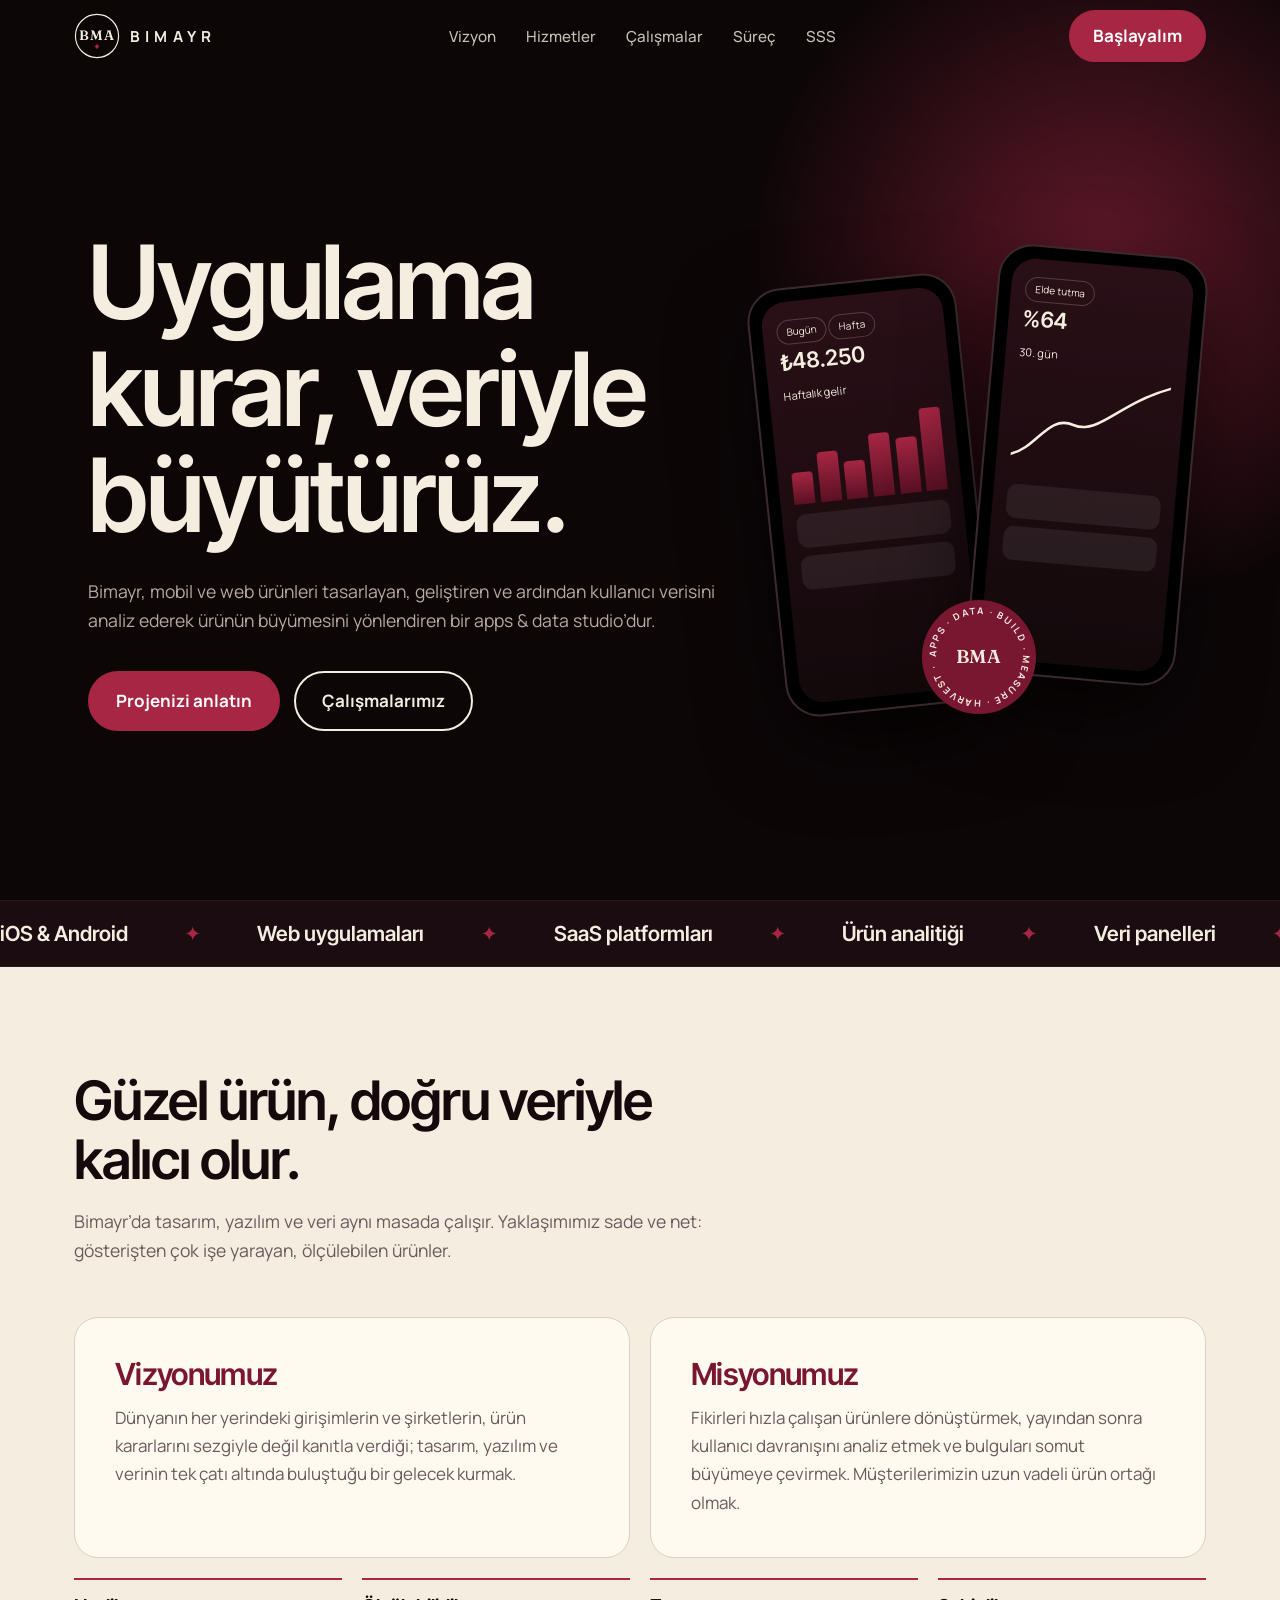
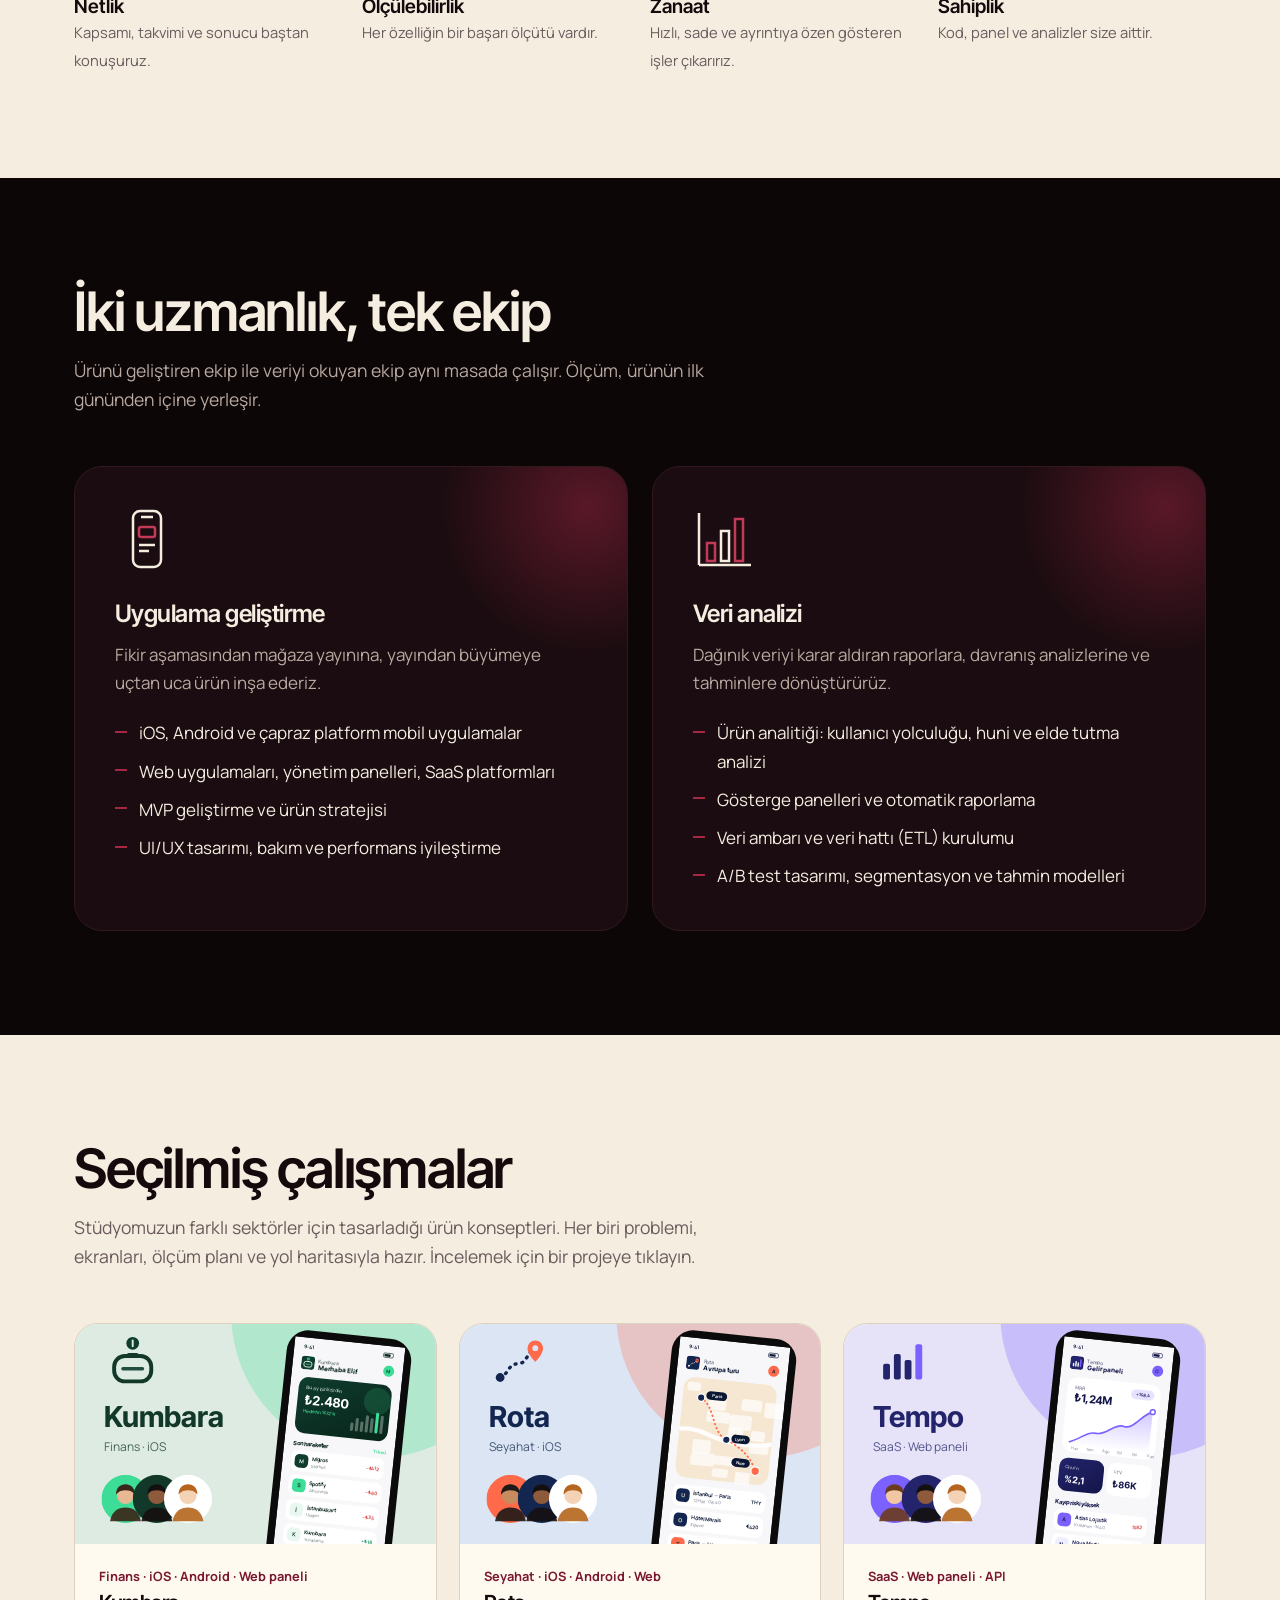
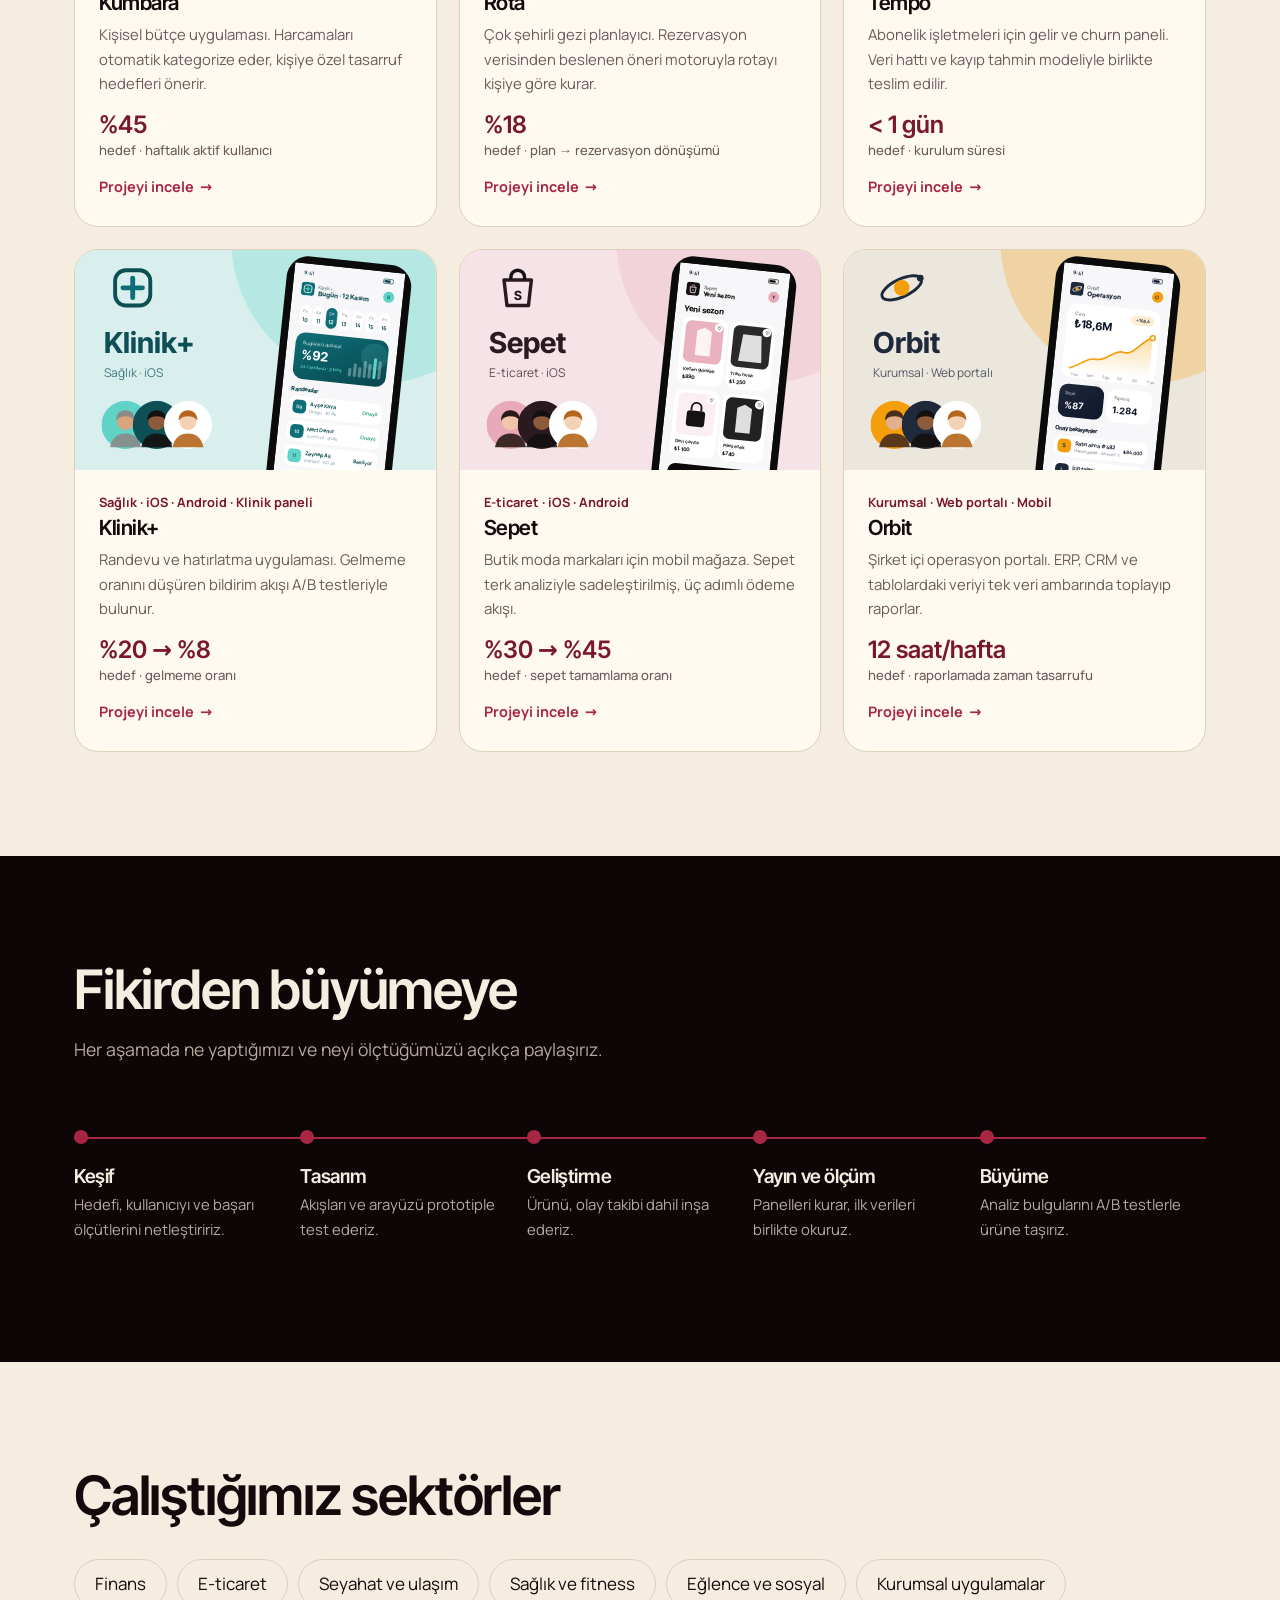
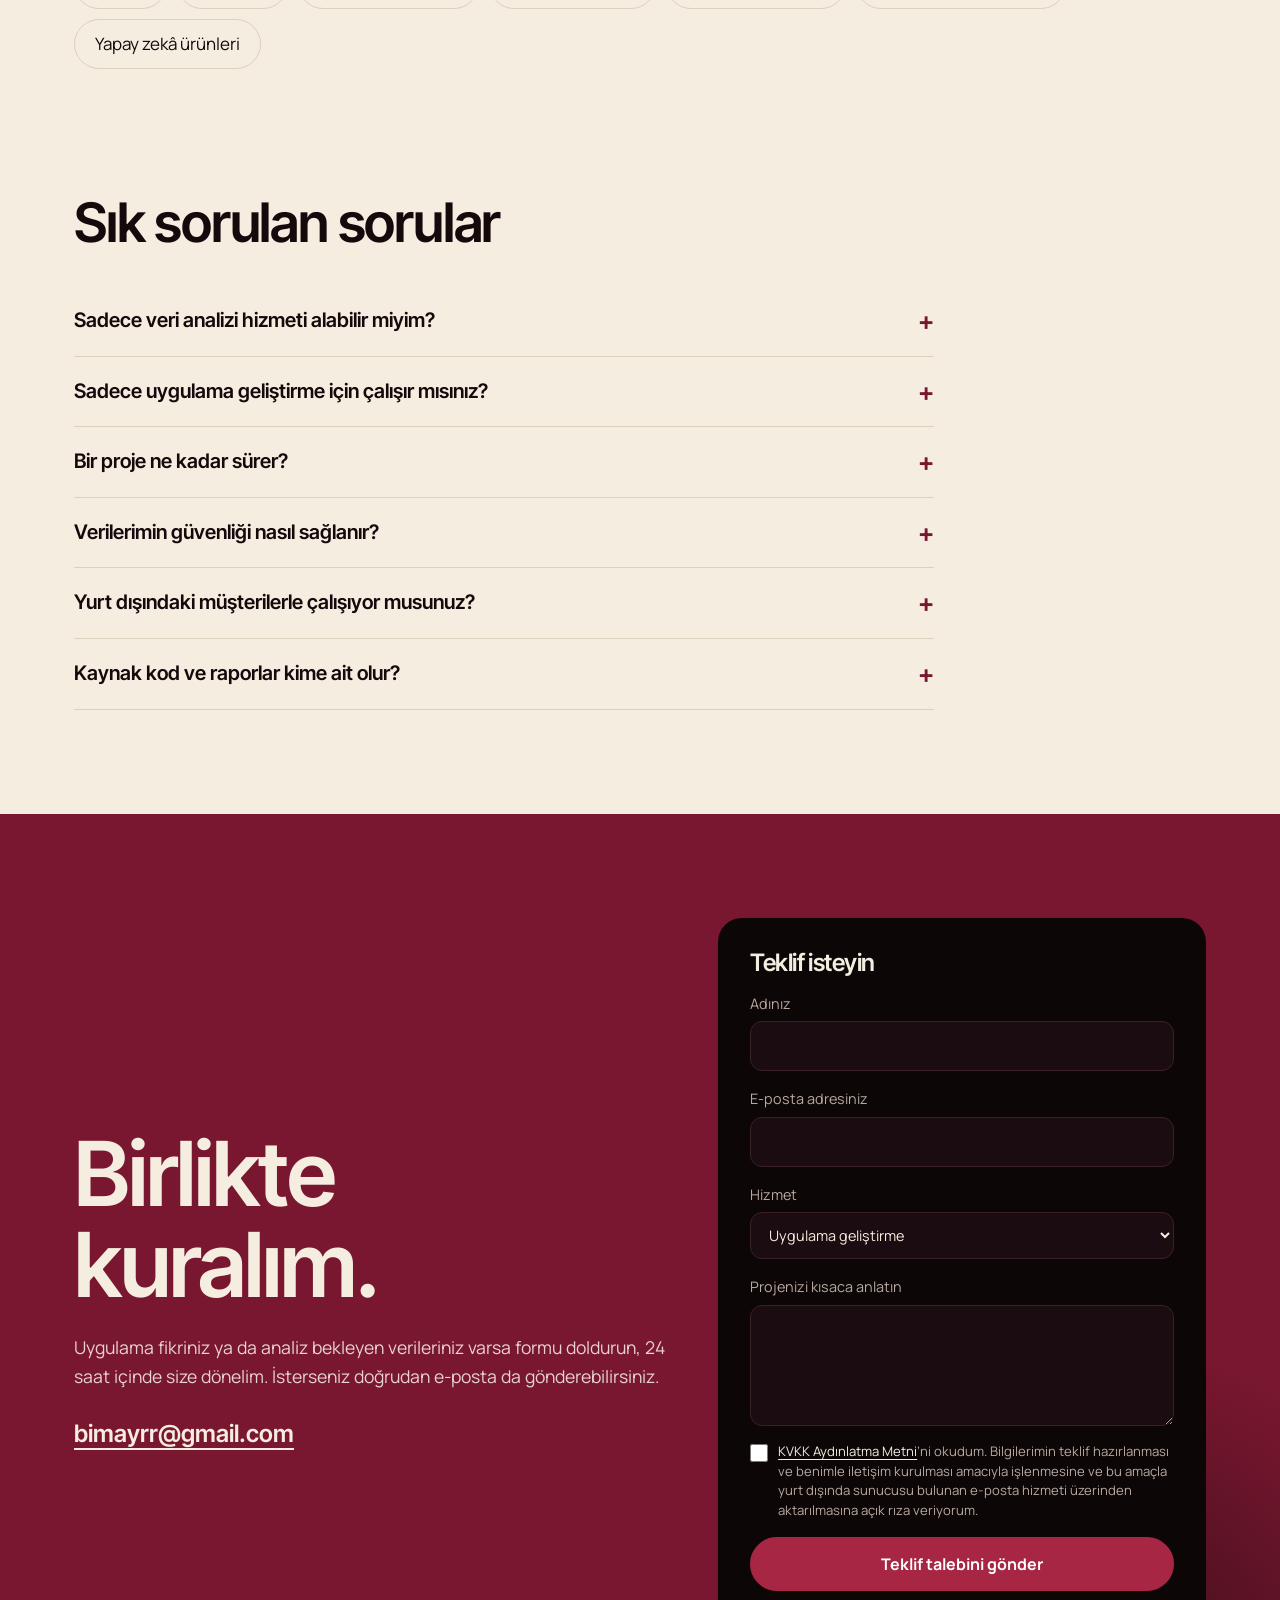
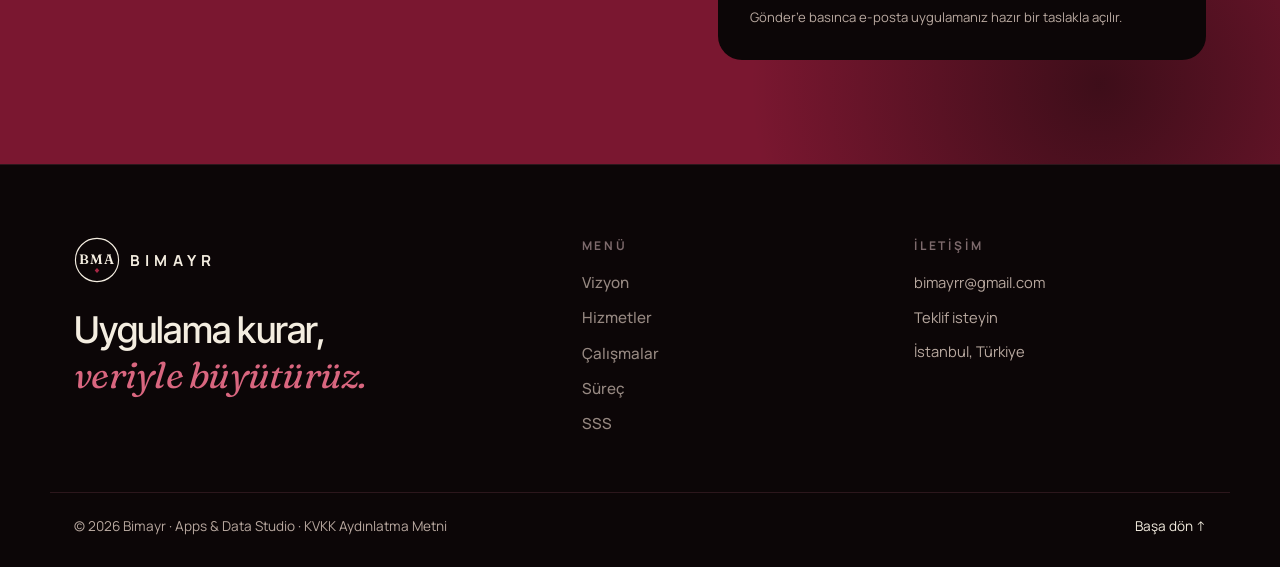
==== commit 6a114d40: "PageSpeed iyileştirmeleri (açılış perdesi korunarak) - Yazı tipleri siteye gömüldü ve önceden yüklen" ====
--- a/index.html
+++ b/index.html
@@ -12,10 +12,9 @@
 <title>Bimayr | Apps & Data Studio</title>
 <link rel="canonical" href="https://www.bimayr.com/">
 <meta property="og:url" content="https://www.bimayr.com/">
-<link rel="preconnect" href="https://fonts.googleapis.com">
-<link rel="preconnect" href="https://fonts.gstatic.com" crossorigin>
-<link href="https://fonts.googleapis.com/css2?family=Fraunces:ital,opsz,wght@0,9..144,600;1,9..144,400&family=Inter+Tight:wght@500;600;700&family=Manrope:wght@400;500;700&display=swap" rel="stylesheet">
-<link rel="stylesheet" href="css/style.css">
+<link rel="preload" href="assets/fonts/inter-tight-latin.woff2" as="font" type="font/woff2" crossorigin>
+<link rel="preload" href="assets/fonts/manrope-latin.woff2" as="font" type="font/woff2" crossorigin>
+<link rel="stylesheet" href="css/style.css?v=77670e9fb2">
 </head>
 <body>
 <div id="curtain" aria-hidden="true"><div class="cp t"></div><div class="cp b"></div><svg class="mark" viewBox="0 0 64 64" aria-hidden="true"><circle class="ring" cx="32" cy="32" r="30" pathLength="1"/><text x="32" y="37" text-anchor="middle" font-family="Fraunces,Georgia,serif" font-weight="600" font-size="19" letter-spacing="1">BMA</text><path class="acc" d="M32 43l3.2 3.5L32 50l-3.2-3.5z"/></svg><b class="cw">BIMAYR</b></div><div id="bar"></div>
@@ -35,7 +34,7 @@
 </div>
 <div class="devices" aria-hidden="true"><svg class="badge" viewBox="0 0 120 120"><circle cx="60" cy="60" r="58" fill="#7A1730"/><g class="spin"><defs><path id="bc" d="M60 60m-44 0a44 44 0 1 1 88 0a44 44 0 1 1-88 0"/></defs><text font-size="9.5" font-weight="700" letter-spacing="1.6" fill="#F4EDE0" font-family="Manrope,sans-serif"><textPath href="#bc" textLength="268">APPS · DATA · BUILD · MEASURE · HARVEST ·</textPath></text></g><text x="60" y="66" text-anchor="middle" font-family="Fraunces,Georgia,serif" font-weight="600" font-size="19" letter-spacing="1" fill="#F4EDE0">BMA</text></svg>
 <div class="phone p1"><div class="scr"><span class="chip">Bugün</span><span class="chip">Hafta</span><b>₺48.250</b>Haftalık gelir<div class="bars"><i style="height:35%"></i><i style="height:55%;animation-delay:.1s"></i><i style="height:42%;animation-delay:.2s"></i><i style="height:70%;animation-delay:.3s"></i><i style="height:62%;animation-delay:.4s"></i><i style="height:92%;animation-delay:.5s"></i></div><div class="row"></div><div class="row"></div></div></div>
-<div class="phone p2"><div class="scr"><span class="chip">Elde tutma</span><b>%64</b>30. gün<svg viewBox="0 0 180 120" style="width:100%;margin-top:8px"><path d="M0 100 C30 90 40 50 70 60 S120 30 180 8" fill="none" stroke="#F4EDE0" stroke-width="3" stroke-linecap="round" pathLength="1" style="stroke-dasharray:1;animation:dr 2.4s 1s both"/></svg><div class="row"></div><div class="row"></div></div></div>
+<div class="phone p2"><div class="scr"><span class="chip">Elde tutma</span><b>%64</b>30. gün<svg viewBox="0 0 180 120" style="width:100%;margin-top:8px"><path d="M0 100 C30 90 40 50 70 60 S120 30 180 8" fill="none" stroke="#F4EDE0" stroke-width="3" stroke-linecap="round"/></svg><div class="row"></div><div class="row"></div></div></div>
 </div>
 </div></section>
 
@@ -129,6 +128,6 @@
 <div class="ft-col"><b>İletişim</b><a href="mailto:bimayrr@gmail.com">bimayrr@gmail.com</a><a href="#iletisim">Teklif isteyin</a><span>İstanbul, Türkiye</span></div>
 </div><div class="wrap ft-bot"><span>© 2026 Bimayr · Apps &amp; Data Studio · <a href="kvkk.html">KVKK Aydınlatma Metni</a></span><a class="up" href="#">Başa dön &#8593;&#xFE0E;</a></div></footer>
 
-<script src="js/main.js" defer></script>
+<script src="js/main.js?v=066ebb6fbe" defer></script>
 </body>
 </html>
--- a/css/style.css
+++ b/css/style.css
@@ -1,3 +1,9 @@
+@font-face{font-family:'Inter Tight';font-style:normal;font-weight:500 700;font-display:swap;src:url(../assets/fonts/inter-tight-latin.woff2) format('woff2');unicode-range:U+0000-00FF, U+0131, U+0152-0153, U+02BB-02BC, U+02C6, U+02DA, U+02DC, U+0304, U+0308, U+0329, U+2000-206F, U+20AC, U+2122, U+2191, U+2193, U+2212, U+2215, U+FEFF, U+FFFD}
+@font-face{font-family:'Inter Tight';font-style:normal;font-weight:500 700;font-display:swap;src:url(../assets/fonts/inter-tight-latin-ext.woff2) format('woff2');unicode-range:U+0100-02BA, U+02BD-02C5, U+02C7-02CC, U+02CE-02D7, U+02DD-02FF, U+0304, U+0308, U+0329, U+1D00-1DBF, U+1E00-1E9F, U+1EF2-1EFF, U+2020, U+20A0-20AB, U+20AD-20C0, U+2113, U+2C60-2C7F, U+A720-A7FF}
+@font-face{font-family:'Manrope';font-style:normal;font-weight:400 700;font-display:swap;src:url(../assets/fonts/manrope-latin.woff2) format('woff2');unicode-range:U+0000-00FF, U+0131, U+0152-0153, U+02BB-02BC, U+02C6, U+02DA, U+02DC, U+0304, U+0308, U+0329, U+2000-206F, U+20AC, U+2122, U+2191, U+2193, U+2212, U+2215, U+FEFF, U+FFFD}
+@font-face{font-family:'Manrope';font-style:normal;font-weight:400 700;font-display:swap;src:url(../assets/fonts/manrope-latin-ext.woff2) format('woff2');unicode-range:U+0100-02BA, U+02BD-02C5, U+02C7-02CC, U+02CE-02D7, U+02DD-02FF, U+0304, U+0308, U+0329, U+1D00-1DBF, U+1E00-1E9F, U+1EF2-1EFF, U+2020, U+20A0-20AB, U+20AD-20C0, U+2113, U+2C60-2C7F, U+A720-A7FF}
+@font-face{font-family:'Fraunces';font-style:normal;font-weight:600;font-display:swap;src:url(../assets/fonts/fraunces-bma.woff) format('woff')}
+@font-face{font-family:'Fraunces';font-style:italic;font-weight:400;font-display:swap;src:url(../assets/fonts/fraunces-slogan.woff) format('woff')}
 :root{color-scheme:light;--bg:#F4EDE0;--surface:#FFFAF0;--ink:#15090C;--muted:#6B5A5C;--line:#DDD0BC;--wine:#7A1730;--wine2:#A62644;--dk:#0C0607;--dk2:#1A0C10;--cream:#F4EDE0;--cm:#B9A9A0;--box-sizing:border-box;box-sizing:border-box;padding-top:env(safe-area-inset-top,0px);padding-bottom:env(safe-area-inset-bottom,0px)}
 html{scroll-padding-top:calc(env(safe-area-inset-top,0px) + 70px);scroll-behavior:smooth}
 *,*::before,*::after{box-sizing:inherit}
@@ -42,10 +48,10 @@
 .glow{position:absolute;width:760px;height:760px;right:-200px;top:-120px;background:radial-gradient(circle,rgba(166,38,68,.55),transparent 65%);animation:float 12s ease-in-out infinite alternate}
 @keyframes float{to{transform:translate(-60px,70px) scale(1.12)}}
 .hg{display:grid;grid-template-columns:1.2fr .8fr;gap:40px;align-items:center;position:relative}
-.hero h1 span{display:block;overflow:hidden;padding:0 .04em .16em 0;margin-bottom:-.16em}.hero h1 em{display:block;font-style:normal;transform:translateY(110%) rotate(4deg);transform-origin:left bottom;transition:transform 1s cubic-bezier(.2,.8,.2,1) .3s}
+.hero h1 span{display:block}.hero h1 em{display:block;font-style:normal;transform:translateY(.32em);transition:transform 1s cubic-bezier(.2,.8,.2,1) .3s}
 body.ready .hero h1 em{transform:none}body.ready .hero h1 span:nth-child(2) em{transition-delay:.42s}body.ready .hero h1 span:nth-child(3) em{transition-delay:.54s}
 .hero .lead{margin:28px 0 36px}.cta{display:flex;gap:14px;flex-wrap:wrap}
-.hero .lead,.hero .cta{opacity:0;transition:opacity .8s .95s}body.ready .hero .lead,body.ready .hero .cta{opacity:1}
+.hero .lead,.hero .cta{transform:translateY(18px);transition:transform .9s cubic-bezier(.2,.8,.2,1) .7s}body.ready .hero .lead,body.ready .hero .cta{transform:none}
 .devices{position:relative;height:460px}
 .phone{position:absolute;width:210px;height:430px;border-radius:34px;background:#000;border:2px solid #3a2a2e;padding:12px;box-shadow:0 30px 80px rgba(0,0,0,.6)}
 .phone .scr{width:100%;height:100%;border-radius:24px;background:linear-gradient(180deg,#2a0f17,#12090b);overflow:hidden;padding:16px 14px;color:var(--cream);font-size:11px}
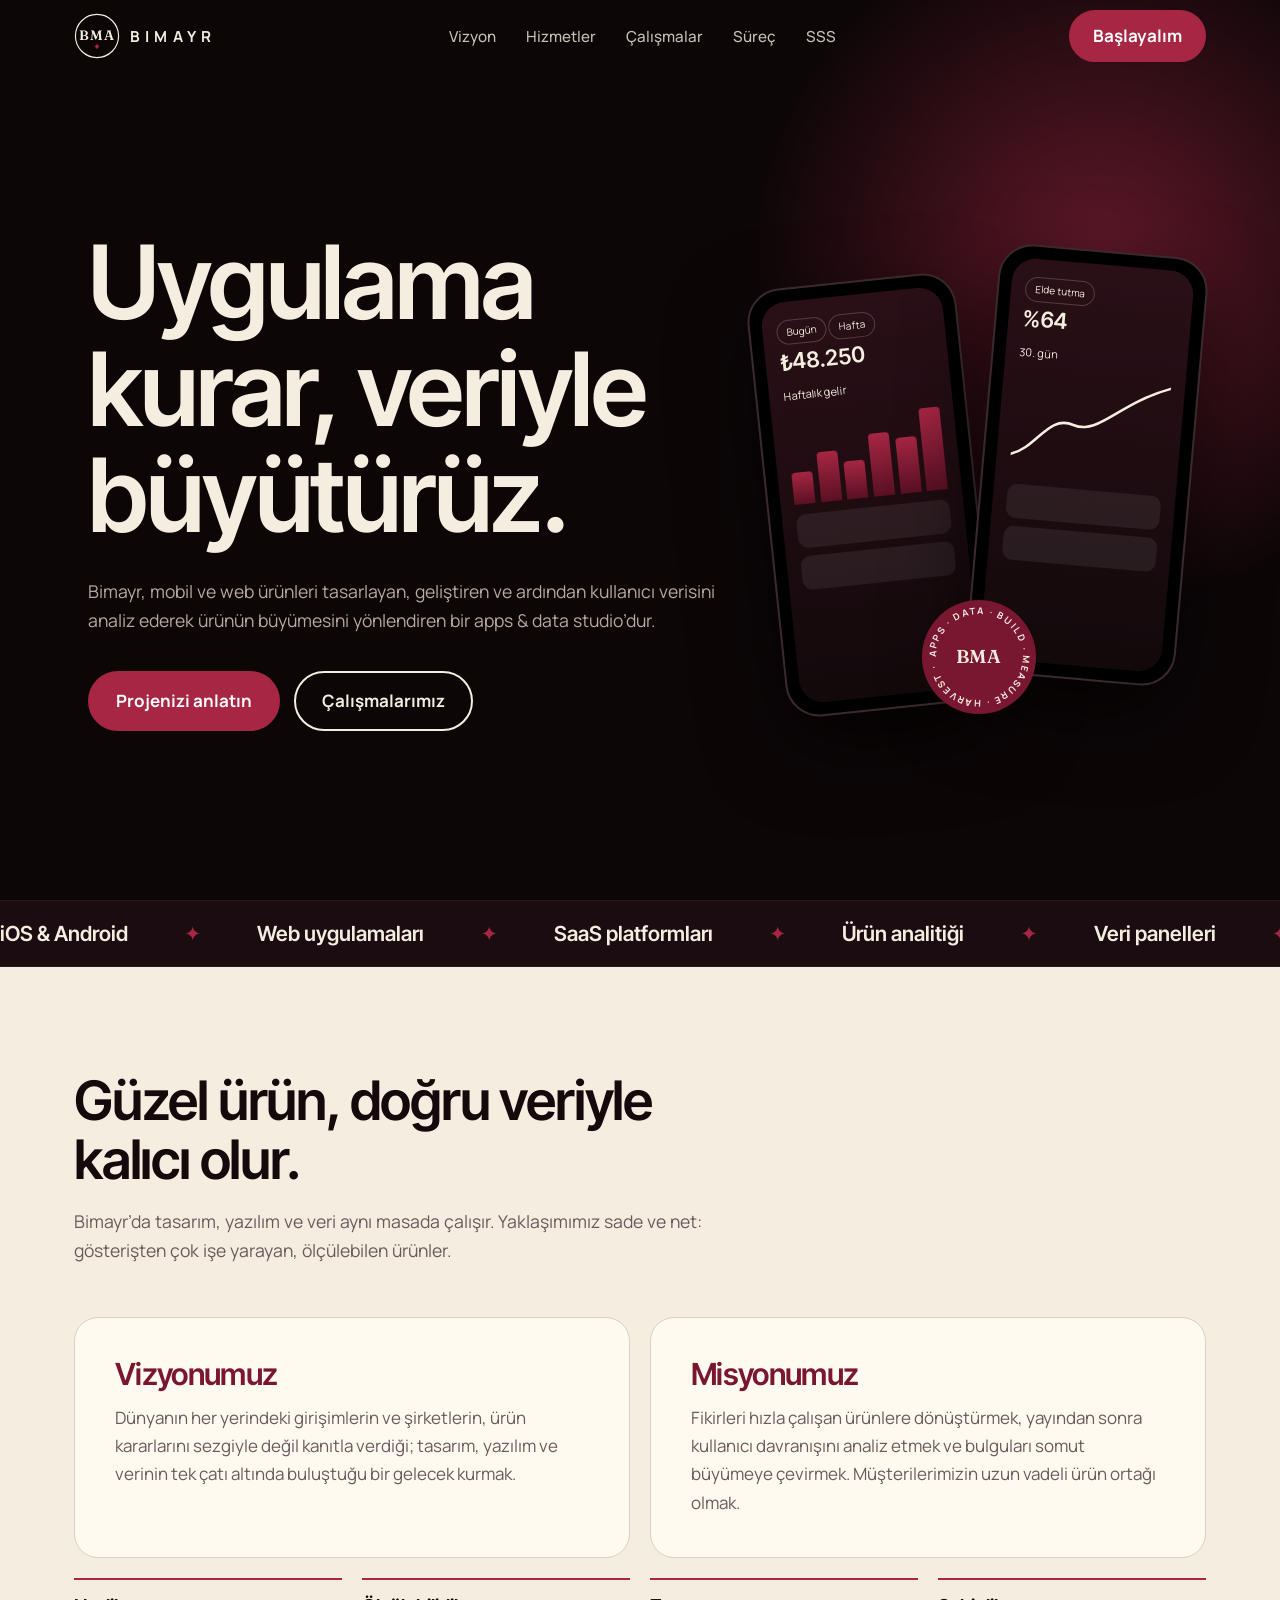
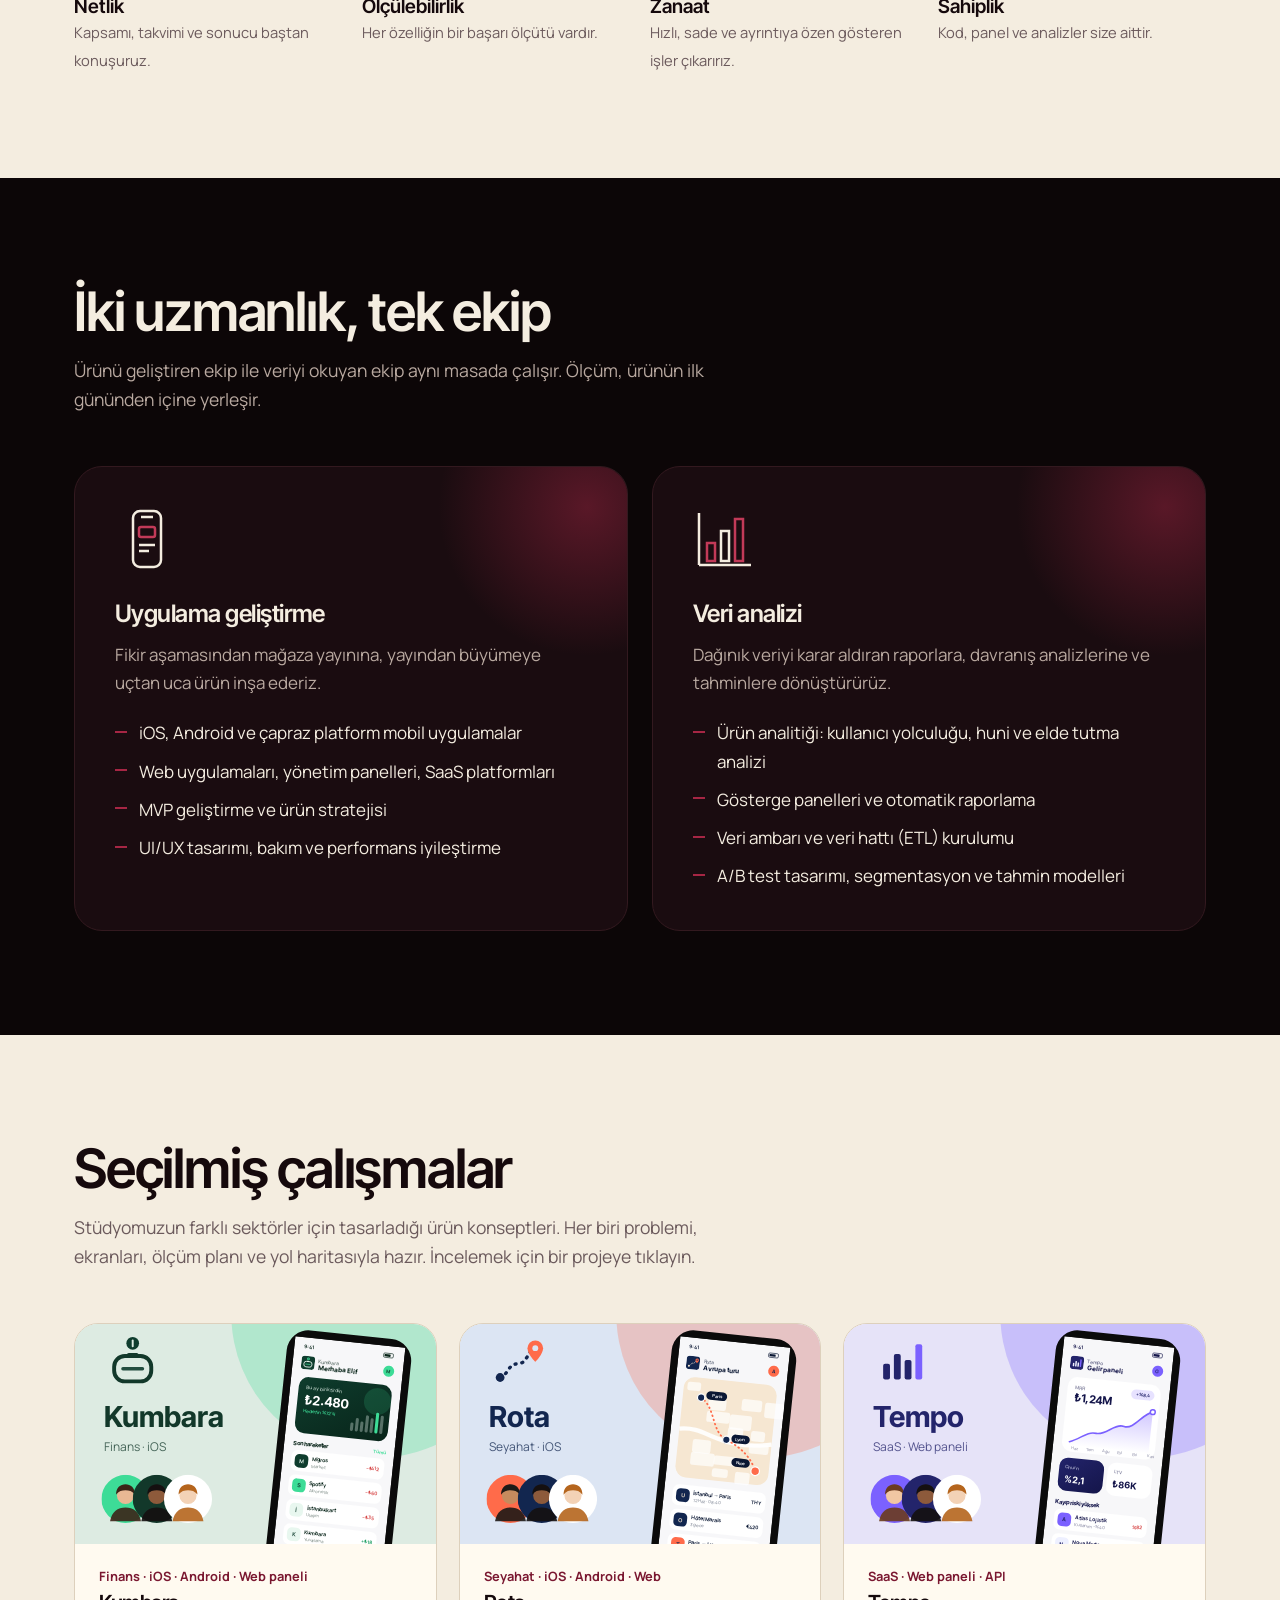
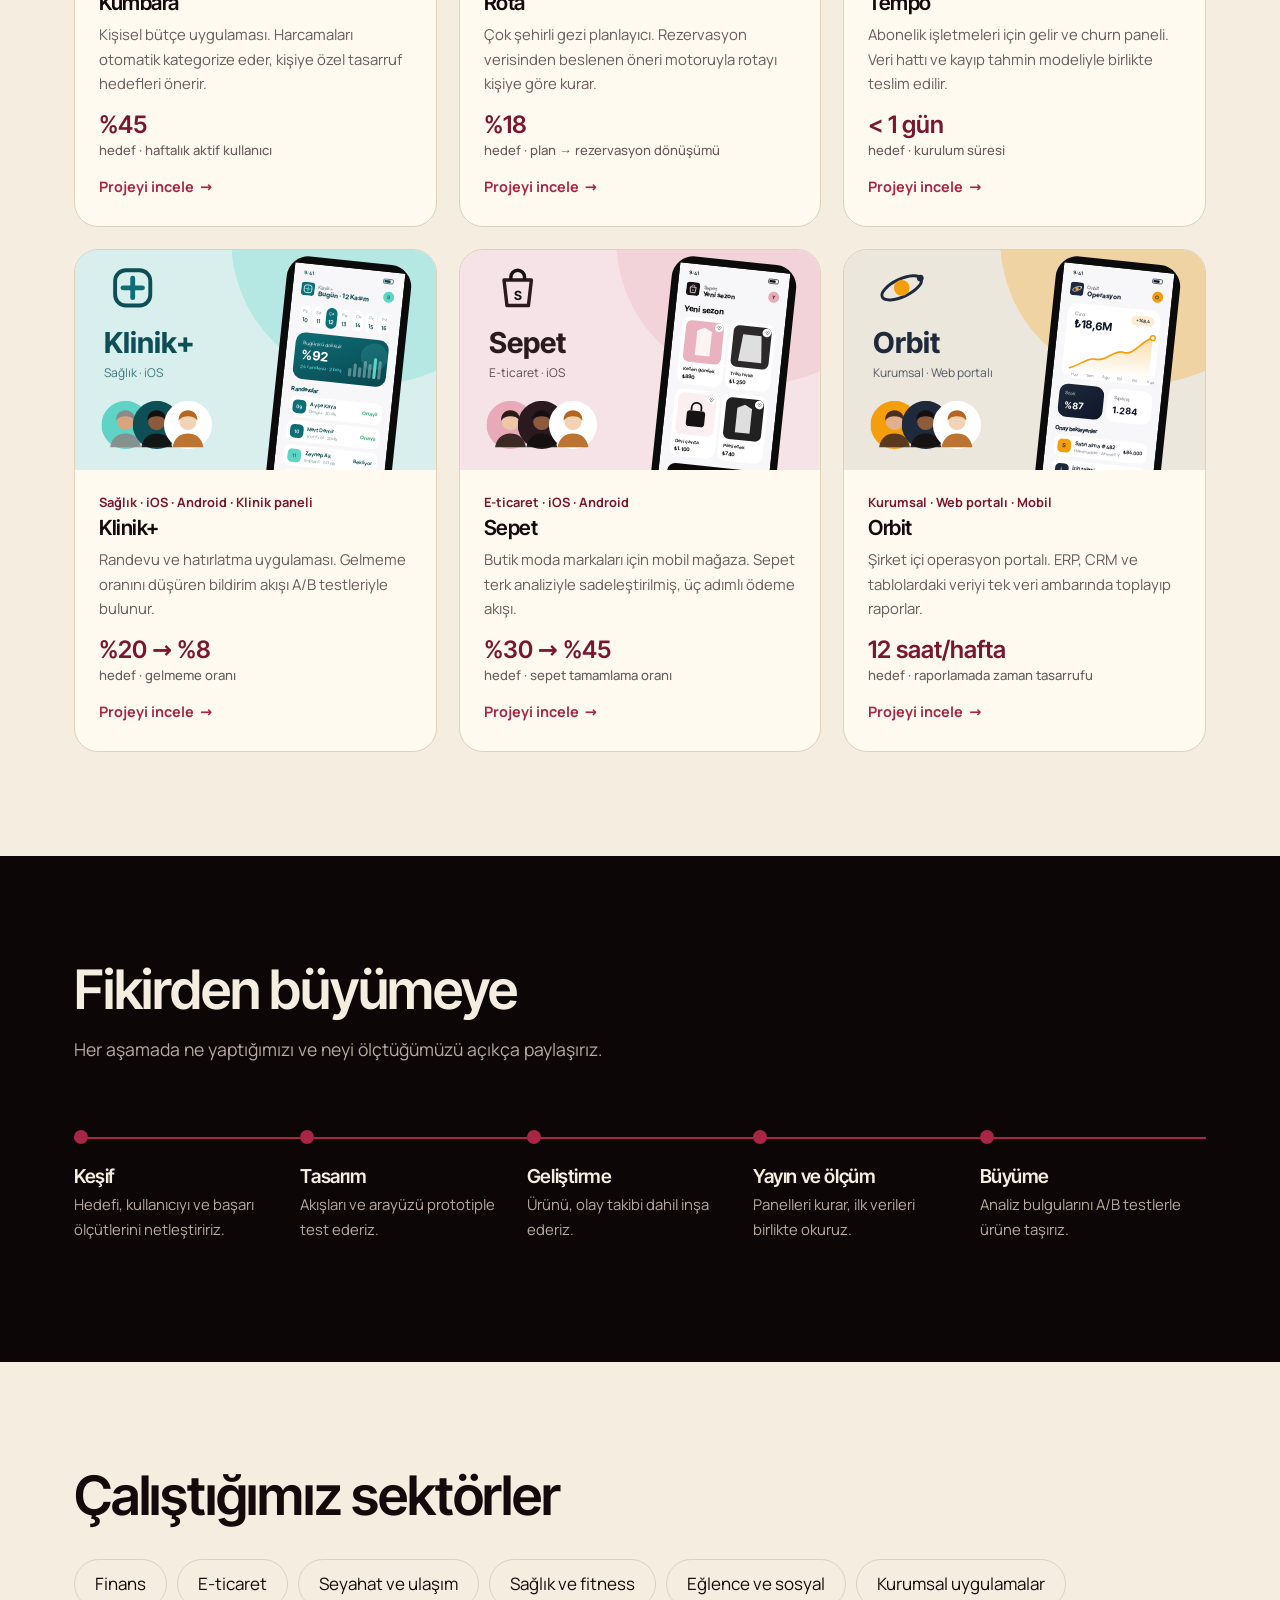
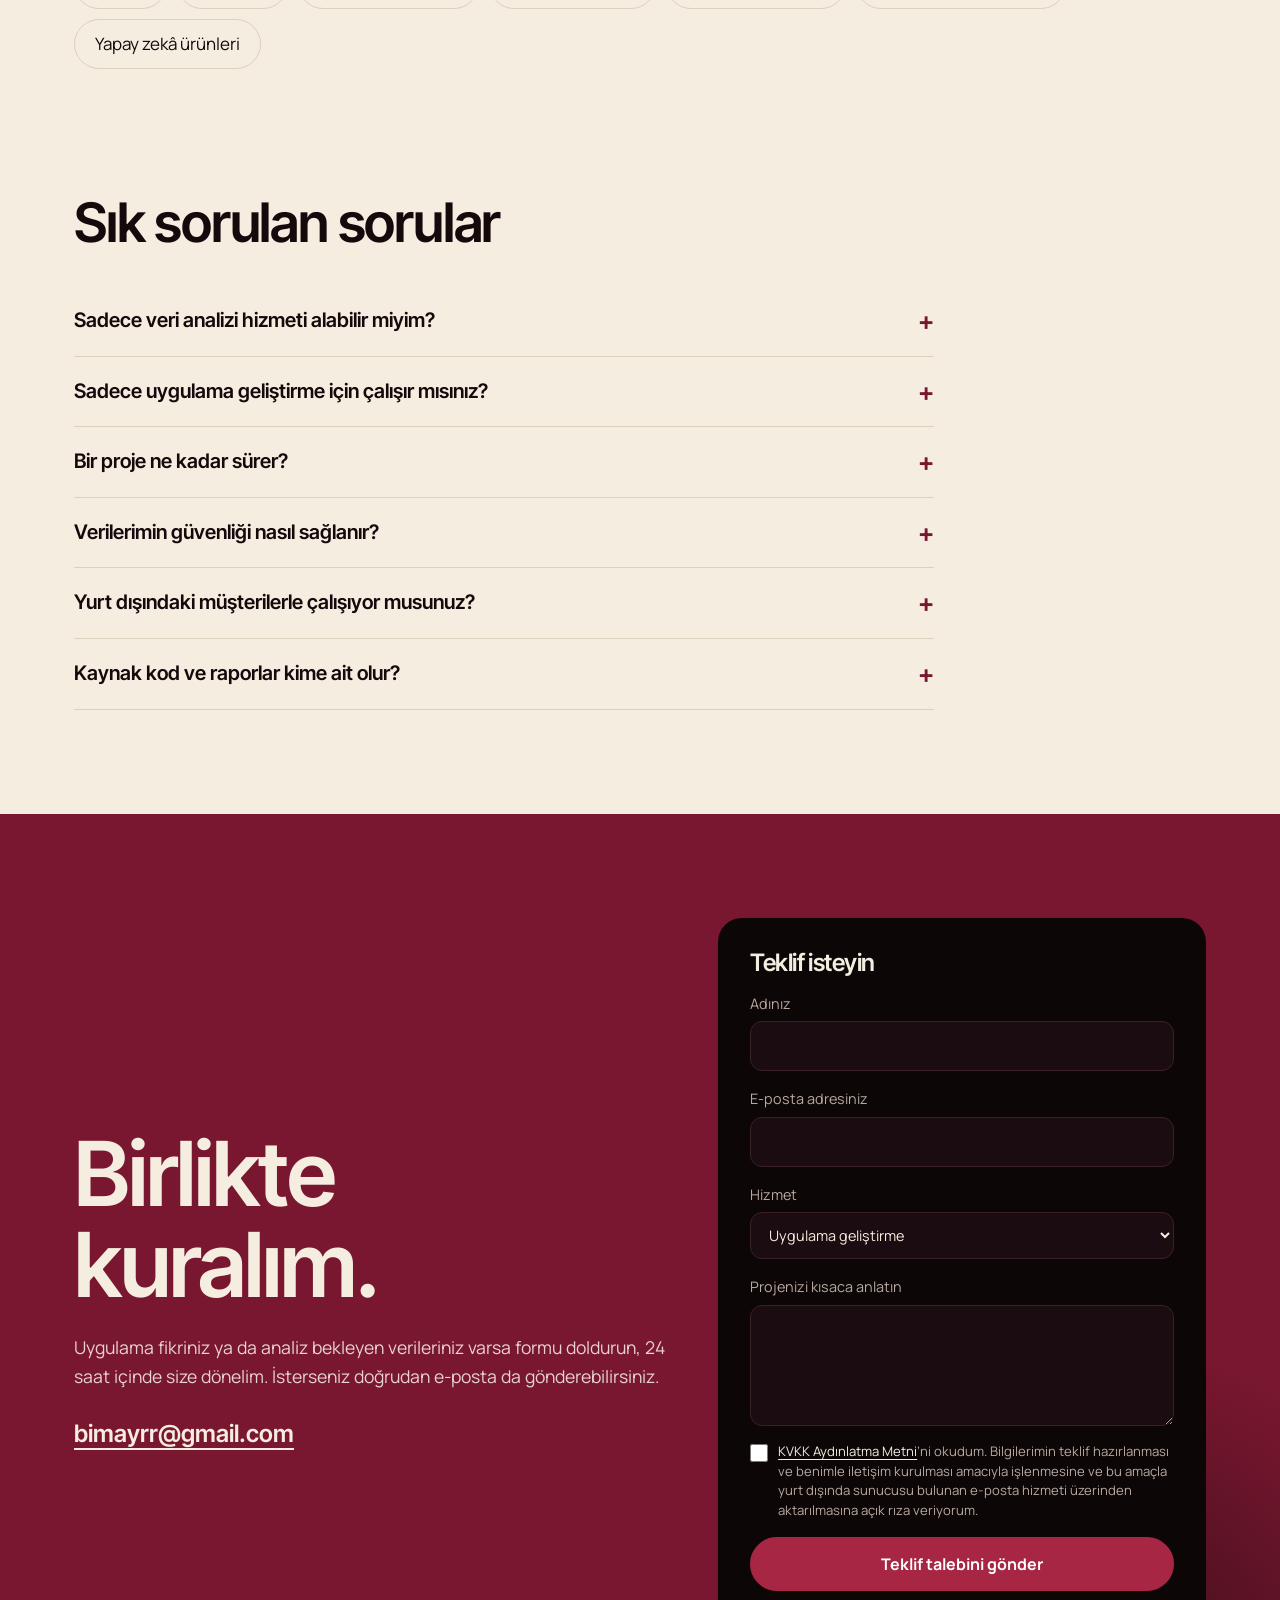
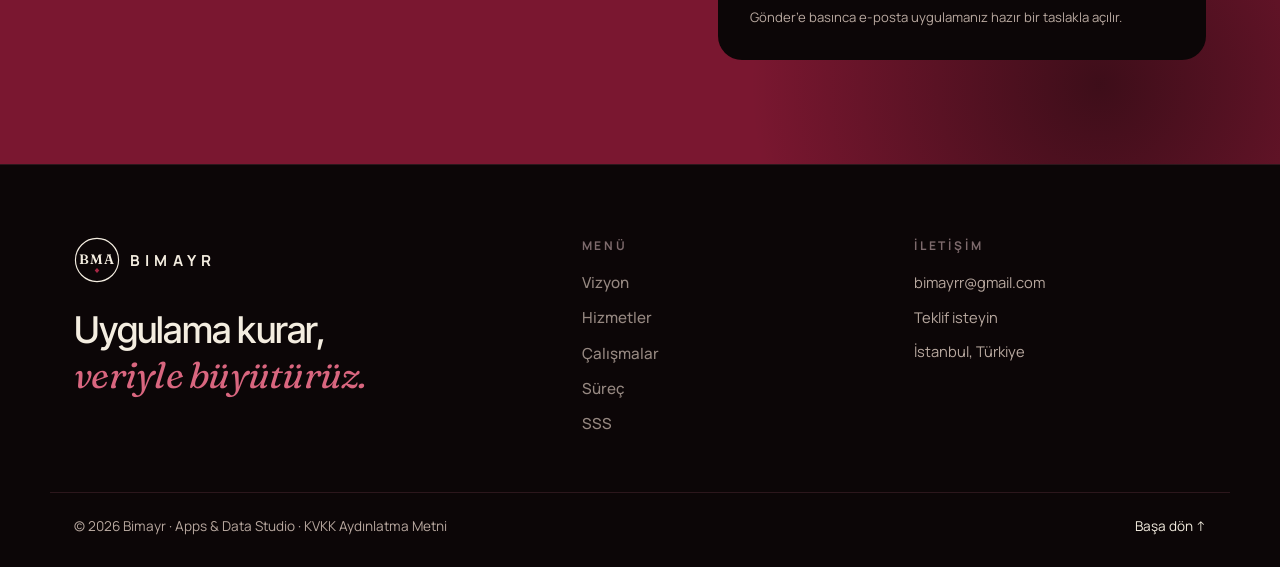
==== commit bb031dda: "Proje kartı çizimlerini ayrı dosyadan geç yükle Ana sayfa 66 KB -> 17 KB; kart çizimleri projeler/ka" ====
--- a/index.html
+++ b/index.html
@@ -70,12 +70,12 @@
 <h2 class="rv">Seçilmiş çalışmalar</h2>
 <p class="lead rv d1" style="margin-top:16px">Stüdyomuzun farklı sektörler için tasarladığı ürün konseptleri. Her biri problemi, ekranları, ölçüm planı ve yol haritasıyla hazır. İncelemek için bir projeye tıklayın.</p>
 <div class="wk">
-<a class="work rv" href="projeler/kumbara.html"><div class="art"><svg viewBox="0 0 300 220" preserveAspectRatio="xMidYMid slice" aria-hidden="true"><rect width="300" height="220" fill="#DDEBE2"/><circle cx="250" cy="10" r="120" fill="#3DDC97" opacity="0.28"/><g transform="translate(22 24)"><svg viewBox="0 0 64 64" width="52" height="52" aria-hidden="true"><rect x="13" y="26" width="38" height="26" rx="11" fill="none" stroke="#12382A" stroke-width="4"/><rect x="26" y="23" width="12" height="4" rx="2" fill="#12382A"/><circle cx="32" cy="13" r="6.5" fill="#0F3D2E"/><path d="M32 10v6" stroke="#DDEBE2" stroke-width="2" stroke-linecap="round"/><path d="M22 39h20" stroke="#0F3D2E" stroke-width="3.5" stroke-linecap="round" opacity=".9"/></svg></g><text x="24" y="104" font-family="Inter Tight,sans-serif" font-weight="700" font-size="24" fill="#12382A">Kumbara</text><text x="24" y="124" font-family="Manrope,sans-serif" font-size="10" fill="#12382A" opacity=".75">Finans · iOS</text><g transform="translate(22 144)"><svg viewBox="0 0 56 56" width="40" height="40" aria-hidden="true"><circle cx="28" cy="28" r="28" fill="#3DDC97"/><path d="M10 54c2-11 9-16 18-16s16 5 18 16" fill="#3B2418" opacity=".9"/><circle cx="28" cy="24" r="10" fill="#E8B894"/><path d="M17 23c0-8 5-12 11-12s11 4 11 12c-3-4-7-5-11-5s-8 1-11 5z" fill="#3B2418"/></svg></g><g transform="translate(48 144)"><svg viewBox="0 0 56 56" width="40" height="40" aria-hidden="true"><circle cx="28" cy="28" r="28" fill="#12382A"/><path d="M10 54c2-11 9-16 18-16s16 5 18 16" fill="#151010" opacity=".9"/><circle cx="28" cy="24" r="10" fill="#8D5A3B"/><path d="M17 23c0-8 5-12 11-12s11 4 11 12c-3-4-7-5-11-5s-8 1-11 5z" fill="#151010"/></svg></g><g transform="translate(74 144)"><svg viewBox="0 0 56 56" width="40" height="40" aria-hidden="true"><circle cx="28" cy="28" r="28" fill="#ffffff"/><path d="M10 54c2-11 9-16 18-16s16 5 18 16" fill="#B5651D" opacity=".9"/><circle cx="28" cy="24" r="10" fill="#F3D2B6"/><path d="M17 23c0-8 5-12 11-12s11 4 11 12c-3-4-7-5-11-5s-8 1-11 5z" fill="#B5651D"/></svg></g><g transform="translate(178 22) rotate(6)"><rect width="104" height="200" rx="18" fill="#0b0b0b"/><g transform="translate(6 6) scale(.511)"><svg width="180" height="360" viewBox="0 0 180 360" aria-hidden="true"><defs><linearGradient id="gkumbaraozet" x1="0" y1="0" x2="1" y2="1"><stop offset="0" stop-color="#0F3D2E"/><stop offset="1" stop-color="#082419"/></linearGradient><linearGradient id="fkumbaraozet" x1="0" y1="0" x2="0" y2="1"><stop offset="0" stop-color="#3DDC97" stop-opacity=".35"/><stop offset="1" stop-color="#3DDC97" stop-opacity="0"/></linearGradient></defs><rect width="180" height="360" fill="#F7F7F9"/><text x="16" y="18" font-family="Manrope,sans-serif" font-weight="700" font-size="8" fill="#082419" opacity="1" text-anchor="start">9:41</text><rect x="146" y="12" width="16" height="7" rx="2" fill="none" stroke="#082419" stroke-width="1"/><rect x="147.5" y="13.5" width="10" height="4" rx="1" fill="#082419"/><g transform="translate(14 30)"><svg viewBox="0 0 64 64" width="22" height="22" aria-hidden="true"><rect width="64" height="64" rx="16" fill="#0F3D2E"/><rect x="13" y="26" width="38" height="26" rx="11" fill="none" stroke="#E8F7EF" stroke-width="4"/><rect x="26" y="23" width="12" height="4" rx="2" fill="#E8F7EF"/><circle cx="32" cy="13" r="6.5" fill="#3DDC97"/><path d="M32 10v6" stroke="#0F3D2E" stroke-width="2" stroke-linecap="round"/><path d="M22 39h20" stroke="#3DDC97" stroke-width="3.5" stroke-linecap="round" opacity=".9"/></svg></g><text x="42" y="40" font-family="Manrope,sans-serif" font-weight="700" font-size="8" fill="#082419" opacity="0.55" text-anchor="start">Kumbara</text><text x="42" y="51" font-family="Inter Tight,sans-serif" font-weight="700" font-size="10.5" fill="#082419" opacity="1" text-anchor="start">Merhaba Elif</text><circle cx="157" cy="41" r="9" fill="#3DDC97"/><text x="157" y="44.5" font-family="Manrope,sans-serif" font-weight="700" font-size="8" fill="#0F3D2E" opacity="1" text-anchor="middle">M</text><rect x="14" y="64" width="152" height="92" rx="16" fill="url(#gkumbaraozet)"/><circle cx="144" cy="92" r="22" fill="#3DDC97" opacity=".16"/><text x="26" y="84" font-family="Manrope,sans-serif" font-weight="600" font-size="8" fill="#E8F7EF" opacity="0.75" text-anchor="start">Bu ay biriktirdin</text><text x="26" y="108" font-family="Inter Tight,sans-serif" font-weight="700" font-size="21" fill="#fff" opacity="1" text-anchor="start">₺2.480</text><text x="26" y="122" font-family="Manrope,sans-serif" font-weight="600" font-size="7.5" fill="#3DDC97" opacity="1" text-anchor="start">Hedefin %72’si</text><rect x="104" y="130" width="5" height="14" rx="2.5" fill="#E8F7EF" opacity="0.35"/><rect x="112" y="122" width="5" height="22" rx="2.5" fill="#E8F7EF" opacity="0.35"/><rect x="120" y="127" width="5" height="17" rx="2.5" fill="#E8F7EF" opacity="0.35"/><rect x="128" y="116" width="5" height="28" rx="2.5" fill="#E8F7EF" opacity="0.35"/><rect x="136" y="120" width="5" height="24" rx="2.5" fill="#E8F7EF" opacity="0.35"/><rect x="144" y="110" width="5" height="34" rx="2.5" fill="#3DDC97" opacity="1"/><rect x="152" y="114" width="5" height="30" rx="2.5" fill="#E8F7EF" opacity="0.35"/><text x="14" y="176" font-family="Inter Tight,sans-serif" font-weight="700" font-size="9.5" fill="#082419" opacity="1" text-anchor="start">Son hareketler</text><text x="166" y="176" font-family="Manrope,sans-serif" font-weight="700" font-size="7.5" fill="#3DDC97" opacity="1" text-anchor="end">Tümü</text><rect x="14" y="184" width="152" height="34" rx="10" fill="#fff"/><rect x="20" y="190" width="22" height="22" rx="7" fill="#0F3D2E"/><text x="31" y="204.5" font-family="Manrope,sans-serif" font-weight="700" font-size="9" fill="#E8F7EF" opacity="1" text-anchor="middle">M</text><text x="48" y="199" font-family="Manrope,sans-serif" font-weight="700" font-size="8.5" fill="#082419" opacity="1" text-anchor="start">Migros</text><text x="48" y="210" font-family="Manrope,sans-serif" font-weight="500" font-size="7" fill="#082419" opacity="0.5" text-anchor="start">Market</text><text x="159" y="204" font-family="Manrope,sans-serif" font-weight="700" font-size="8" fill="#D64545" opacity="1" text-anchor="end">−₺412</text><rect x="14" y="224" width="152" height="34" rx="10" fill="#fff"/><rect x="20" y="230" width="22" height="22" rx="7" fill="#3DDC97"/><text x="31" y="244.5" font-family="Manrope,sans-serif" font-weight="700" font-size="9" fill="#0F3D2E" opacity="1" text-anchor="middle">S</text><text x="48" y="239" font-family="Manrope,sans-serif" font-weight="700" font-size="8.5" fill="#082419" opacity="1" text-anchor="start">Spotify</text><text x="48" y="250" font-family="Manrope,sans-serif" font-weight="500" font-size="7" fill="#082419" opacity="0.5" text-anchor="start">Abonelik</text><text x="159" y="244" font-family="Manrope,sans-serif" font-weight="700" font-size="8" fill="#D64545" opacity="1" text-anchor="end">−₺60</text><rect x="14" y="264" width="152" height="34" rx="10" fill="#fff"/><rect x="20" y="270" width="22" height="22" rx="7" fill="#E8F7EF"/><text x="31" y="284.5" font-family="Manrope,sans-serif" font-weight="700" font-size="9" fill="#0F3D2E" opacity="1" text-anchor="middle">İ</text><text x="48" y="279" font-family="Manrope,sans-serif" font-weight="700" font-size="8.5" fill="#082419" opacity="1" text-anchor="start">İstanbulkart</text><text x="48" y="290" font-family="Manrope,sans-serif" font-weight="500" font-size="7" fill="#082419" opacity="0.5" text-anchor="start">Ulaşım</text><text x="159" y="284" font-family="Manrope,sans-serif" font-weight="700" font-size="8" fill="#D64545" opacity="1" text-anchor="end">−₺35</text><rect x="14" y="304" width="152" height="34" rx="10" fill="#fff"/><rect x="20" y="310" width="22" height="22" rx="7" fill="#E8F7EF"/><text x="31" y="324.5" font-family="Manrope,sans-serif" font-weight="700" font-size="9" fill="#0F3D2E" opacity="1" text-anchor="middle">K</text><text x="48" y="319" font-family="Manrope,sans-serif" font-weight="700" font-size="8.5" fill="#082419" opacity="1" text-anchor="start">Kumbara</text><text x="48" y="330" font-family="Manrope,sans-serif" font-weight="500" font-size="7" fill="#082419" opacity="0.5" text-anchor="start">Yuvarlama</text><text x="159" y="324" font-family="Manrope,sans-serif" font-weight="700" font-size="8" fill="#1E9E62" opacity="1" text-anchor="end">+₺18</text></svg></g></g></svg></div><div class="wb"><small>Finans · iOS · Android · Web paneli</small><h3>Kumbara</h3><p>Kişisel bütçe uygulaması. Harcamaları otomatik kategorize eder, kişiye özel tasarruf hedefleri önerir.</p><div class="met">%45<span>hedef · haftalık aktif kullanıcı</span></div><span class="more">Projeyi incele <b>→</b></span></div></a>
-<a class="work rv d1" href="projeler/rota.html"><div class="art"><svg viewBox="0 0 300 220" preserveAspectRatio="xMidYMid slice" aria-hidden="true"><rect width="300" height="220" fill="#DCE5F3"/><circle cx="250" cy="10" r="120" fill="#FF6B4A" opacity="0.28"/><g transform="translate(22 24)"><svg viewBox="0 0 64 64" width="52" height="52" aria-hidden="true"><path d="M14 48c8-2 8-14 18-14s10-14 18-16" fill="none" stroke="#12264F" stroke-width="3.5" stroke-dasharray="1 6" stroke-linecap="round"/><circle cx="14" cy="48" r="4.5" fill="#12264F"/><path d="M50 10a8 8 0 0 1 8 8c0 6-8 14-8 14s-8-8-8-14a8 8 0 0 1 8-8z" fill="#FF6B4A"/><circle cx="50" cy="18" r="3" fill="#DCE5F3"/></svg></g><text x="24" y="104" font-family="Inter Tight,sans-serif" font-weight="700" font-size="24" fill="#12264F">Rota</text><text x="24" y="124" font-family="Manrope,sans-serif" font-size="10" fill="#12264F" opacity=".75">Seyahat · iOS</text><g transform="translate(22 144)"><svg viewBox="0 0 56 56" width="40" height="40" aria-hidden="true"><circle cx="28" cy="28" r="28" fill="#FF6B4A"/><path d="M10 54c2-11 9-16 18-16s16 5 18 16" fill="#1E1A17" opacity=".9"/><circle cx="28" cy="24" r="10" fill="#C68B5E"/><path d="M17 23c0-8 5-12 11-12s11 4 11 12c-3-4-7-5-11-5s-8 1-11 5z" fill="#1E1A17"/></svg></g><g transform="translate(48 144)"><svg viewBox="0 0 56 56" width="40" height="40" aria-hidden="true"><circle cx="28" cy="28" r="28" fill="#12264F"/><path d="M10 54c2-11 9-16 18-16s16 5 18 16" fill="#151010" opacity=".9"/><circle cx="28" cy="24" r="10" fill="#8D5A3B"/><path d="M17 23c0-8 5-12 11-12s11 4 11 12c-3-4-7-5-11-5s-8 1-11 5z" fill="#151010"/></svg></g><g transform="translate(74 144)"><svg viewBox="0 0 56 56" width="40" height="40" aria-hidden="true"><circle cx="28" cy="28" r="28" fill="#ffffff"/><path d="M10 54c2-11 9-16 18-16s16 5 18 16" fill="#B5651D" opacity=".9"/><circle cx="28" cy="24" r="10" fill="#F3D2B6"/><path d="M17 23c0-8 5-12 11-12s11 4 11 12c-3-4-7-5-11-5s-8 1-11 5z" fill="#B5651D"/></svg></g><g transform="translate(178 22) rotate(6)"><rect width="104" height="200" rx="18" fill="#0b0b0b"/><g transform="translate(6 6) scale(.511)"><svg width="180" height="360" viewBox="0 0 180 360" aria-hidden="true"><defs><linearGradient id="grotaharita" x1="0" y1="0" x2="1" y2="1"><stop offset="0" stop-color="#12264F"/><stop offset="1" stop-color="#0A1733"/></linearGradient><linearGradient id="frotaharita" x1="0" y1="0" x2="0" y2="1"><stop offset="0" stop-color="#FF6B4A" stop-opacity=".35"/><stop offset="1" stop-color="#FF6B4A" stop-opacity="0"/></linearGradient></defs><rect width="180" height="360" fill="#F7F7F9"/><text x="16" y="18" font-family="Manrope,sans-serif" font-weight="700" font-size="8" fill="#0A1733" opacity="1" text-anchor="start">9:41</text><rect x="146" y="12" width="16" height="7" rx="2" fill="none" stroke="#0A1733" stroke-width="1"/><rect x="147.5" y="13.5" width="10" height="4" rx="1" fill="#0A1733"/><g transform="translate(14 30)"><svg viewBox="0 0 64 64" width="22" height="22" aria-hidden="true"><rect width="64" height="64" rx="16" fill="#12264F"/><path d="M14 48c8-2 8-14 18-14s10-14 18-16" fill="none" stroke="#F6E7D2" stroke-width="3.5" stroke-dasharray="1 6" stroke-linecap="round"/><circle cx="14" cy="48" r="4.5" fill="#F6E7D2"/><path d="M50 10a8 8 0 0 1 8 8c0 6-8 14-8 14s-8-8-8-14a8 8 0 0 1 8-8z" fill="#FF6B4A"/><circle cx="50" cy="18" r="3" fill="#12264F"/></svg></g><text x="42" y="40" font-family="Manrope,sans-serif" font-weight="700" font-size="8" fill="#0A1733" opacity="0.55" text-anchor="start">Rota</text><text x="42" y="51" font-family="Inter Tight,sans-serif" font-weight="700" font-size="10.5" fill="#0A1733" opacity="1" text-anchor="start">Avrupa turu</text><circle cx="157" cy="41" r="9" fill="#FF6B4A"/><text x="157" y="44.5" font-family="Manrope,sans-serif" font-weight="700" font-size="8" fill="#12264F" opacity="1" text-anchor="middle">A</text><rect x="14" y="64" width="152" height="164" rx="18" fill="#F6E7D2"/><rect x="20" y="72" width="22" height="14" rx="4" fill="#fff" opacity=".7"/><rect x="57" y="95" width="29" height="19" rx="4" fill="#fff" opacity=".7"/><rect x="94" y="118" width="36" height="24" rx="4" fill="#fff" opacity=".7"/><rect x="131" y="141" width="23" height="17" rx="4" fill="#fff" opacity=".7"/><rect x="38" y="164" width="30" height="22" rx="4" fill="#fff" opacity=".7"/><rect x="75" y="187" width="37" height="15" rx="4" fill="#fff" opacity=".7"/><rect x="112" y="210" width="24" height="20" rx="4" fill="#fff" opacity=".7"/><rect x="149" y="93" width="31" height="25" rx="4" fill="#fff" opacity=".7"/><rect x="56" y="116" width="38" height="18" rx="4" fill="#fff" opacity=".7"/><rect x="93" y="139" width="25" height="23" rx="4" fill="#fff" opacity=".7"/><rect x="130" y="162" width="32" height="16" rx="4" fill="#fff" opacity=".7"/><rect x="37" y="185" width="39" height="21" rx="4" fill="#fff" opacity=".7"/><rect x="74" y="208" width="26" height="14" rx="4" fill="#fff" opacity=".7"/><rect x="111" y="91" width="33" height="19" rx="4" fill="#fff" opacity=".7"/><path d="M14 150 C60 140 80 180 166 160" stroke="#fff" stroke-width="7" fill="none" opacity=".9"/><path d="M44 96 C70 110 66 150 92 160 S136 186 144 206" fill="none" stroke="#FF6B4A" stroke-width="3" stroke-dasharray="1 6" stroke-linecap="round"/><circle cx="44" cy="96" r="6" fill="#12264F" stroke="#fff" stroke-width="2"/><circle cx="92" cy="160" r="6" fill="#12264F" stroke="#fff" stroke-width="2"/><circle cx="144" cy="206" r="7" fill="#FF6B4A" stroke="#fff" stroke-width="2"/><rect x="52" y="84" width="34" height="14" rx="7" fill="#0A1733"/><text x="69" y="94" font-family="Manrope,sans-serif" font-weight="700" font-size="7" fill="#fff" opacity="1" text-anchor="middle">Paris</text><rect x="100" y="150" width="30" height="14" rx="7" fill="#0A1733"/><text x="115" y="160" font-family="Manrope,sans-serif" font-weight="700" font-size="7" fill="#fff" opacity="1" text-anchor="middle">Lyon</text><rect x="104" y="188" width="30" height="14" rx="7" fill="#0A1733"/><text x="119" y="198" font-family="Manrope,sans-serif" font-weight="700" font-size="7" fill="#fff" opacity="1" text-anchor="middle">Nice</text><rect x="14" y="240" width="152" height="34" rx="10" fill="#fff"/><rect x="20" y="246" width="22" height="22" rx="7" fill="#12264F"/><text x="31" y="260.5" font-family="Manrope,sans-serif" font-weight="700" font-size="9" fill="#F6E7D2" opacity="1" text-anchor="middle">U</text><text x="48" y="255" font-family="Manrope,sans-serif" font-weight="700" font-size="8.5" fill="#0A1733" opacity="1" text-anchor="start">İstanbul → Paris</text><text x="48" y="266" font-family="Manrope,sans-serif" font-weight="500" font-size="7" fill="#0A1733" opacity="0.5" text-anchor="start">12 Haz · 08:40</text><text x="159" y="260" font-family="Manrope,sans-serif" font-weight="700" font-size="8" fill="#0A1733" opacity="1" text-anchor="end">THY</text><rect x="14" y="280" width="152" height="34" rx="10" fill="#fff"/><rect x="20" y="286" width="22" height="22" rx="7" fill="#12264F"/><text x="31" y="300.5" font-family="Manrope,sans-serif" font-weight="700" font-size="9" fill="#F6E7D2" opacity="1" text-anchor="middle">O</text><text x="48" y="295" font-family="Manrope,sans-serif" font-weight="700" font-size="8.5" fill="#0A1733" opacity="1" text-anchor="start">Hôtel Marais</text><text x="48" y="306" font-family="Manrope,sans-serif" font-weight="500" font-size="7" fill="#0A1733" opacity="0.5" text-anchor="start">3 gece</text><text x="159" y="300" font-family="Manrope,sans-serif" font-weight="700" font-size="8" fill="#0A1733" opacity="1" text-anchor="end">€420</text><rect x="14" y="320" width="152" height="34" rx="10" fill="#fff"/><rect x="20" y="326" width="22" height="22" rx="7" fill="#FF6B4A"/><text x="31" y="340.5" font-family="Manrope,sans-serif" font-weight="700" font-size="9" fill="#12264F" opacity="1" text-anchor="middle">T</text><text x="48" y="335" font-family="Manrope,sans-serif" font-weight="700" font-size="8.5" fill="#0A1733" opacity="1" text-anchor="start">Paris → Lyon</text><text x="48" y="346" font-family="Manrope,sans-serif" font-weight="500" font-size="7" fill="#0A1733" opacity="0.5" text-anchor="start">15 Haz · 10:15</text><text x="159" y="340" font-family="Manrope,sans-serif" font-weight="700" font-size="8" fill="#0A1733" opacity="1" text-anchor="end">TGV</text></svg></g></g></svg></div><div class="wb"><small>Seyahat · iOS · Android · Web</small><h3>Rota</h3><p>Çok şehirli gezi planlayıcı. Rezervasyon verisinden beslenen öneri motoruyla rotayı kişiye göre kurar.</p><div class="met">%18<span>hedef · plan → rezervasyon dönüşümü</span></div><span class="more">Projeyi incele <b>→</b></span></div></a>
-<a class="work rv d2" href="projeler/tempo.html"><div class="art"><svg viewBox="0 0 300 220" preserveAspectRatio="xMidYMid slice" aria-hidden="true"><rect width="300" height="220" fill="#E6E3F8"/><circle cx="250" cy="10" r="120" fill="#7B61FF" opacity="0.28"/><g transform="translate(22 24)"><svg viewBox="0 0 64 64" width="52" height="52" aria-hidden="true"><rect x="13" y="34" width="7" height="16" rx="2" fill="#23246B"/><rect x="24" y="24" width="7" height="26" rx="2" fill="#23246B"/><rect x="35" y="30" width="7" height="20" rx="2" fill="#23246B"/><rect x="46" y="14" width="7" height="36" rx="2" fill="#7B61FF"/></svg></g><text x="24" y="104" font-family="Inter Tight,sans-serif" font-weight="700" font-size="24" fill="#23246B">Tempo</text><text x="24" y="124" font-family="Manrope,sans-serif" font-size="10" fill="#23246B" opacity=".75">SaaS · Web paneli</text><g transform="translate(22 144)"><svg viewBox="0 0 56 56" width="40" height="40" aria-hidden="true"><circle cx="28" cy="28" r="28" fill="#7B61FF"/><path d="M10 54c2-11 9-16 18-16s16 5 18 16" fill="#6B3B1F" opacity=".9"/><circle cx="28" cy="24" r="10" fill="#F1C7A3"/><path d="M17 23c0-8 5-12 11-12s11 4 11 12c-3-4-7-5-11-5s-8 1-11 5z" fill="#6B3B1F"/></svg></g><g transform="translate(48 144)"><svg viewBox="0 0 56 56" width="40" height="40" aria-hidden="true"><circle cx="28" cy="28" r="28" fill="#23246B"/><path d="M10 54c2-11 9-16 18-16s16 5 18 16" fill="#151010" opacity=".9"/><circle cx="28" cy="24" r="10" fill="#8D5A3B"/><path d="M17 23c0-8 5-12 11-12s11 4 11 12c-3-4-7-5-11-5s-8 1-11 5z" fill="#151010"/></svg></g><g transform="translate(74 144)"><svg viewBox="0 0 56 56" width="40" height="40" aria-hidden="true"><circle cx="28" cy="28" r="28" fill="#ffffff"/><path d="M10 54c2-11 9-16 18-16s16 5 18 16" fill="#B5651D" opacity=".9"/><circle cx="28" cy="24" r="10" fill="#F3D2B6"/><path d="M17 23c0-8 5-12 11-12s11 4 11 12c-3-4-7-5-11-5s-8 1-11 5z" fill="#B5651D"/></svg></g><g transform="translate(178 22) rotate(6)"><rect width="104" height="200" rx="18" fill="#0b0b0b"/><g transform="translate(6 6) scale(.511)"><svg width="180" height="360" viewBox="0 0 180 360" aria-hidden="true"><defs><linearGradient id="gtempografik" x1="0" y1="0" x2="1" y2="1"><stop offset="0" stop-color="#23246B"/><stop offset="1" stop-color="#14154A"/></linearGradient><linearGradient id="ftempografik" x1="0" y1="0" x2="0" y2="1"><stop offset="0" stop-color="#7B61FF" stop-opacity=".35"/><stop offset="1" stop-color="#7B61FF" stop-opacity="0"/></linearGradient></defs><rect width="180" height="360" fill="#F7F7F9"/><text x="16" y="18" font-family="Manrope,sans-serif" font-weight="700" font-size="8" fill="#14154A" opacity="1" text-anchor="start">9:41</text><rect x="146" y="12" width="16" height="7" rx="2" fill="none" stroke="#14154A" stroke-width="1"/><rect x="147.5" y="13.5" width="10" height="4" rx="1" fill="#14154A"/><g transform="translate(14 30)"><svg viewBox="0 0 64 64" width="22" height="22" aria-hidden="true"><rect width="64" height="64" rx="16" fill="#23246B"/><rect x="13" y="34" width="7" height="16" rx="2" fill="#EEF0FF"/><rect x="24" y="24" width="7" height="26" rx="2" fill="#EEF0FF"/><rect x="35" y="30" width="7" height="20" rx="2" fill="#EEF0FF"/><rect x="46" y="14" width="7" height="36" rx="2" fill="#7B61FF"/></svg></g><text x="42" y="40" font-family="Manrope,sans-serif" font-weight="700" font-size="8" fill="#14154A" opacity="0.55" text-anchor="start">Tempo</text><text x="42" y="51" font-family="Inter Tight,sans-serif" font-weight="700" font-size="10.5" fill="#14154A" opacity="1" text-anchor="start">Gelir paneli</text><circle cx="157" cy="41" r="9" fill="#7B61FF"/><text x="157" y="44.5" font-family="Manrope,sans-serif" font-weight="700" font-size="8" fill="#23246B" opacity="1" text-anchor="middle">G</text><rect x="14" y="64" width="152" height="122" rx="16" fill="#fff"/><text x="26" y="84" font-family="Manrope,sans-serif" font-weight="600" font-size="8" fill="#14154A" opacity="0.55" text-anchor="start">MRR</text><text x="26" y="104" font-family="Inter Tight,sans-serif" font-weight="700" font-size="18" fill="#14154A" opacity="1" text-anchor="start">₺1,24M</text><rect x="118" y="74" width="38" height="16" rx="8" fill="#7B61FF" opacity=".18"/><text x="137" y="85" font-family="Manrope,sans-serif" font-weight="700" font-size="7.5" fill="#23246B" opacity="1" text-anchor="middle">+%8,4</text><path d="M26 170 C44 164 52 150 68 152 S96 132 112 136 S140 112 156 108 V176 H26z" fill="url(#ftempografik)"/><path d="M26 170 C44 164 52 150 68 152 S96 132 112 136 S140 112 156 108" fill="none" stroke="#7B61FF" stroke-width="2.6" stroke-linecap="round"/><circle cx="156" cy="108" r="4" fill="#fff" stroke="#7B61FF" stroke-width="2.4"/><text x="30" y="182" font-family="Manrope,sans-serif" font-weight="600" font-size="6.5" fill="#14154A" opacity="0.4" text-anchor="start">Haz</text><text x="55" y="182" font-family="Manrope,sans-serif" font-weight="600" font-size="6.5" fill="#14154A" opacity="0.4" text-anchor="start">Tem</text><text x="80" y="182" font-family="Manrope,sans-serif" font-weight="600" font-size="6.5" fill="#14154A" opacity="0.4" text-anchor="start">Ağu</text><text x="105" y="182" font-family="Manrope,sans-serif" font-weight="600" font-size="6.5" fill="#14154A" opacity="0.4" text-anchor="start">Eyl</text><text x="130" y="182" font-family="Manrope,sans-serif" font-weight="600" font-size="6.5" fill="#14154A" opacity="0.4" text-anchor="start">Eki</text><text x="155" y="182" font-family="Manrope,sans-serif" font-weight="600" font-size="6.5" fill="#14154A" opacity="0.4" text-anchor="start">Kas</text><rect x="14" y="196" width="73" height="54" rx="14" fill="url(#gtempografik)"/><text x="24" y="214" font-family="Manrope,sans-serif" font-weight="600" font-size="7.5" fill="#EEF0FF" opacity="0.7" text-anchor="start">Churn</text><text x="24" y="236" font-family="Inter Tight,sans-serif" font-weight="700" font-size="15" fill="#fff" opacity="1" text-anchor="start">%2,1</text><rect x="93" y="196" width="73" height="54" rx="14" fill="#fff"/><text x="103" y="214" font-family="Manrope,sans-serif" font-weight="600" font-size="7.5" fill="#14154A" opacity="0.55" text-anchor="start">LTV</text><text x="103" y="236" font-family="Inter Tight,sans-serif" font-weight="700" font-size="15" fill="#14154A" opacity="1" text-anchor="start">₺86K</text><text x="14" y="272" font-family="Inter Tight,sans-serif" font-weight="700" font-size="9.5" fill="#14154A" opacity="1" text-anchor="start">Kayıp riski yüksek</text><rect x="14" y="280" width="152" height="34" rx="10" fill="#fff"/><rect x="20" y="286" width="22" height="22" rx="7" fill="#7B61FF"/><text x="31" y="300.5" font-family="Manrope,sans-serif" font-weight="700" font-size="9" fill="#23246B" opacity="1" text-anchor="middle">A</text><text x="48" y="295" font-family="Manrope,sans-serif" font-weight="700" font-size="8.5" fill="#14154A" opacity="1" text-anchor="start">Atlas Lojistik</text><text x="48" y="306" font-family="Manrope,sans-serif" font-weight="500" font-size="7" fill="#14154A" opacity="0.5" text-anchor="start">Kullanım −%40</text><text x="159" y="300" font-family="Manrope,sans-serif" font-weight="700" font-size="8" fill="#D64545" opacity="1" text-anchor="end">%82</text><rect x="14" y="320" width="152" height="34" rx="10" fill="#fff"/><rect x="20" y="326" width="22" height="22" rx="7" fill="#EEF0FF"/><text x="31" y="340.5" font-family="Manrope,sans-serif" font-weight="700" font-size="9" fill="#23246B" opacity="1" text-anchor="middle">N</text><text x="48" y="335" font-family="Manrope,sans-serif" font-weight="700" font-size="8.5" fill="#14154A" opacity="1" text-anchor="start">Nova Medya</text><text x="48" y="346" font-family="Manrope,sans-serif" font-weight="500" font-size="7" fill="#14154A" opacity="0.5" text-anchor="start">Ödeme gecikti</text><text x="159" y="340" font-family="Manrope,sans-serif" font-weight="700" font-size="8" fill="#D64545" opacity="1" text-anchor="end">%74</text></svg></g></g></svg></div><div class="wb"><small>SaaS · Web paneli · API</small><h3>Tempo</h3><p>Abonelik işletmeleri için gelir ve churn paneli. Veri hattı ve kayıp tahmin modeliyle birlikte teslim edilir.</p><div class="met">&lt; 1 gün<span>hedef · kurulum süresi</span></div><span class="more">Projeyi incele <b>→</b></span></div></a>
-<a class="work rv" href="projeler/klinik.html"><div class="art"><svg viewBox="0 0 300 220" preserveAspectRatio="xMidYMid slice" aria-hidden="true"><rect width="300" height="220" fill="#D8EFEE"/><circle cx="250" cy="10" r="120" fill="#5FD3C6" opacity="0.28"/><g transform="translate(22 24)"><svg viewBox="0 0 64 64" width="52" height="52" aria-hidden="true"><rect x="14" y="14" width="36" height="36" rx="11" fill="none" stroke="#0E4F56" stroke-width="4"/><path d="M32 22v20M22 32h20" stroke="#0E6E78" stroke-width="5" stroke-linecap="round"/></svg></g><text x="24" y="104" font-family="Inter Tight,sans-serif" font-weight="700" font-size="24" fill="#0E4F56">Klinik+</text><text x="24" y="124" font-family="Manrope,sans-serif" font-size="10" fill="#0E4F56" opacity=".75">Sağlık · iOS</text><g transform="translate(22 144)"><svg viewBox="0 0 56 56" width="40" height="40" aria-hidden="true"><circle cx="28" cy="28" r="28" fill="#5FD3C6"/><path d="M10 54c2-11 9-16 18-16s16 5 18 16" fill="#8A8A8A" opacity=".9"/><circle cx="28" cy="24" r="10" fill="#D9A47E"/><path d="M17 23c0-8 5-12 11-12s11 4 11 12c-3-4-7-5-11-5s-8 1-11 5z" fill="#8A8A8A"/></svg></g><g transform="translate(48 144)"><svg viewBox="0 0 56 56" width="40" height="40" aria-hidden="true"><circle cx="28" cy="28" r="28" fill="#0E4F56"/><path d="M10 54c2-11 9-16 18-16s16 5 18 16" fill="#151010" opacity=".9"/><circle cx="28" cy="24" r="10" fill="#8D5A3B"/><path d="M17 23c0-8 5-12 11-12s11 4 11 12c-3-4-7-5-11-5s-8 1-11 5z" fill="#151010"/></svg></g><g transform="translate(74 144)"><svg viewBox="0 0 56 56" width="40" height="40" aria-hidden="true"><circle cx="28" cy="28" r="28" fill="#ffffff"/><path d="M10 54c2-11 9-16 18-16s16 5 18 16" fill="#B5651D" opacity=".9"/><circle cx="28" cy="24" r="10" fill="#F3D2B6"/><path d="M17 23c0-8 5-12 11-12s11 4 11 12c-3-4-7-5-11-5s-8 1-11 5z" fill="#B5651D"/></svg></g><g transform="translate(178 22) rotate(6)"><rect width="104" height="200" rx="18" fill="#0b0b0b"/><g transform="translate(6 6) scale(.511)"><svg width="180" height="360" viewBox="0 0 180 360" aria-hidden="true"><defs><linearGradient id="gkliniktakvim" x1="0" y1="0" x2="1" y2="1"><stop offset="0" stop-color="#0E6E78"/><stop offset="1" stop-color="#08464D"/></linearGradient><linearGradient id="fkliniktakvim" x1="0" y1="0" x2="0" y2="1"><stop offset="0" stop-color="#5FD3C6" stop-opacity=".35"/><stop offset="1" stop-color="#5FD3C6" stop-opacity="0"/></linearGradient></defs><rect width="180" height="360" fill="#F7F7F9"/><text x="16" y="18" font-family="Manrope,sans-serif" font-weight="700" font-size="8" fill="#08464D" opacity="1" text-anchor="start">9:41</text><rect x="146" y="12" width="16" height="7" rx="2" fill="none" stroke="#08464D" stroke-width="1"/><rect x="147.5" y="13.5" width="10" height="4" rx="1" fill="#08464D"/><g transform="translate(14 30)"><svg viewBox="0 0 64 64" width="22" height="22" aria-hidden="true"><rect width="64" height="64" rx="16" fill="#0E6E78"/><rect x="14" y="14" width="36" height="36" rx="11" fill="none" stroke="#E6F6F6" stroke-width="4"/><path d="M32 22v20M22 32h20" stroke="#5FD3C6" stroke-width="5" stroke-linecap="round"/></svg></g><text x="42" y="40" font-family="Manrope,sans-serif" font-weight="700" font-size="8" fill="#08464D" opacity="0.55" text-anchor="start">Klinik+</text><text x="42" y="51" font-family="Inter Tight,sans-serif" font-weight="700" font-size="10.5" fill="#08464D" opacity="1" text-anchor="start">Bugün · 12 Kasım</text><circle cx="157" cy="41" r="9" fill="#5FD3C6"/><text x="157" y="44.5" font-family="Manrope,sans-serif" font-weight="700" font-size="8" fill="#0E6E78" opacity="1" text-anchor="middle">B</text><rect x="16.0" y="68" width="18" height="34" rx="9" fill="#fff"/><text x="25.0" y="80" font-family="Manrope,sans-serif" font-weight="600" font-size="6.5" fill="#08464D" opacity="0.5" text-anchor="middle">Pt</text><text x="25.0" y="95" font-family="Manrope,sans-serif" font-weight="700" font-size="9" fill="#08464D" opacity="1" text-anchor="middle">10</text><rect x="37.5" y="68" width="18" height="34" rx="9" fill="#fff"/><text x="46.5" y="80" font-family="Manrope,sans-serif" font-weight="600" font-size="6.5" fill="#08464D" opacity="0.5" text-anchor="middle">Sa</text><text x="46.5" y="95" font-family="Manrope,sans-serif" font-weight="700" font-size="9" fill="#08464D" opacity="1" text-anchor="middle">11</text><rect x="59.0" y="68" width="18" height="34" rx="9" fill="#0E6E78"/><text x="68.0" y="80" font-family="Manrope,sans-serif" font-weight="600" font-size="6.5" fill="#E6F6F6" opacity="0.9" text-anchor="middle">Ça</text><text x="68.0" y="95" font-family="Manrope,sans-serif" font-weight="700" font-size="9" fill="#fff" opacity="1" text-anchor="middle">12</text><rect x="80.5" y="68" width="18" height="34" rx="9" fill="#fff"/><text x="89.5" y="80" font-family="Manrope,sans-serif" font-weight="600" font-size="6.5" fill="#08464D" opacity="0.5" text-anchor="middle">Pe</text><text x="89.5" y="95" font-family="Manrope,sans-serif" font-weight="700" font-size="9" fill="#08464D" opacity="1" text-anchor="middle">13</text><rect x="102.0" y="68" width="18" height="34" rx="9" fill="#fff"/><text x="111.0" y="80" font-family="Manrope,sans-serif" font-weight="600" font-size="6.5" fill="#08464D" opacity="0.5" text-anchor="middle">Cu</text><text x="111.0" y="95" font-family="Manrope,sans-serif" font-weight="700" font-size="9" fill="#08464D" opacity="1" text-anchor="middle">14</text><rect x="123.5" y="68" width="18" height="34" rx="9" fill="#fff"/><text x="132.5" y="80" font-family="Manrope,sans-serif" font-weight="600" font-size="6.5" fill="#08464D" opacity="0.5" text-anchor="middle">Ct</text><text x="132.5" y="95" font-family="Manrope,sans-serif" font-weight="700" font-size="9" fill="#08464D" opacity="1" text-anchor="middle">15</text><rect x="145.0" y="68" width="18" height="34" rx="9" fill="#fff"/><text x="154.0" y="80" font-family="Manrope,sans-serif" font-weight="600" font-size="6.5" fill="#08464D" opacity="0.5" text-anchor="middle">Pz</text><text x="154.0" y="95" font-family="Manrope,sans-serif" font-weight="700" font-size="9" fill="#08464D" opacity="1" text-anchor="middle">16</text><rect x="14" y="112" width="152" height="76" rx="16" fill="url(#gkliniktakvim)"/><circle cx="144" cy="140" r="22" fill="#5FD3C6" opacity=".16"/><text x="26" y="132" font-family="Manrope,sans-serif" font-weight="600" font-size="8" fill="#E6F6F6" opacity="0.75" text-anchor="start">Bugünkü doluluk</text><text x="26" y="156" font-family="Inter Tight,sans-serif" font-weight="700" font-size="21" fill="#fff" opacity="1" text-anchor="start">%92</text><text x="26" y="170" font-family="Manrope,sans-serif" font-weight="600" font-size="7.5" fill="#5FD3C6" opacity="1" text-anchor="start">24 randevu · 2 boş</text><rect x="104" y="162" width="5" height="14" rx="2.5" fill="#E6F6F6" opacity="0.35"/><rect x="112" y="154" width="5" height="22" rx="2.5" fill="#E6F6F6" opacity="0.35"/><rect x="120" y="159" width="5" height="17" rx="2.5" fill="#E6F6F6" opacity="0.35"/><rect x="128" y="148" width="5" height="28" rx="2.5" fill="#E6F6F6" opacity="0.35"/><rect x="136" y="152" width="5" height="24" rx="2.5" fill="#E6F6F6" opacity="0.35"/><rect x="144" y="142" width="5" height="34" rx="2.5" fill="#5FD3C6" opacity="1"/><rect x="152" y="146" width="5" height="30" rx="2.5" fill="#E6F6F6" opacity="0.35"/><text x="14" y="208" font-family="Inter Tight,sans-serif" font-weight="700" font-size="9.5" fill="#08464D" opacity="1" text-anchor="start">Randevular</text><rect x="14" y="216" width="152" height="34" rx="10" fill="#fff"/><rect x="20" y="222" width="22" height="22" rx="7" fill="#0E6E78"/><text x="31" y="236.5" font-family="Manrope,sans-serif" font-weight="700" font-size="8" fill="#E6F6F6" opacity="1" text-anchor="middle">09</text><text x="48" y="231" font-family="Manrope,sans-serif" font-weight="700" font-size="8.5" fill="#08464D" opacity="1" text-anchor="start">Ayşe Kaya</text><text x="48" y="242" font-family="Manrope,sans-serif" font-weight="500" font-size="7" fill="#08464D" opacity="0.5" text-anchor="start">Dolgu · 30 dk</text><text x="159" y="236" font-family="Manrope,sans-serif" font-weight="700" font-size="8" fill="#1E9E62" opacity="1" text-anchor="end">Onaylı</text><rect x="14" y="256" width="152" height="34" rx="10" fill="#fff"/><rect x="20" y="262" width="22" height="22" rx="7" fill="#0E6E78"/><text x="31" y="276.5" font-family="Manrope,sans-serif" font-weight="700" font-size="8" fill="#E6F6F6" opacity="1" text-anchor="middle">10</text><text x="48" y="271" font-family="Manrope,sans-serif" font-weight="700" font-size="8.5" fill="#08464D" opacity="1" text-anchor="start">Mert Demir</text><text x="48" y="282" font-family="Manrope,sans-serif" font-weight="500" font-size="7" fill="#08464D" opacity="0.5" text-anchor="start">Kontrol · 20 dk</text><text x="159" y="276" font-family="Manrope,sans-serif" font-weight="700" font-size="8" fill="#1E9E62" opacity="1" text-anchor="end">Onaylı</text><rect x="14" y="296" width="152" height="34" rx="10" fill="#fff"/><rect x="20" y="302" width="22" height="22" rx="7" fill="#5FD3C6"/><text x="31" y="316.5" font-family="Manrope,sans-serif" font-weight="700" font-size="8" fill="#0E6E78" opacity="1" text-anchor="middle">11</text><text x="48" y="311" font-family="Manrope,sans-serif" font-weight="700" font-size="8.5" fill="#08464D" opacity="1" text-anchor="start">Zeynep Ak</text><text x="48" y="322" font-family="Manrope,sans-serif" font-weight="500" font-size="7" fill="#08464D" opacity="0.5" text-anchor="start">İmplant · 60 dk</text><text x="159" y="316" font-family="Manrope,sans-serif" font-weight="700" font-size="8" fill="#08464D" opacity="1" text-anchor="end">Bekliyor</text><rect x="14" y="336" width="152" height="34" rx="10" fill="#fff"/><rect x="20" y="342" width="22" height="22" rx="7" fill="#E6F6F6"/><text x="31" y="356.5" font-family="Manrope,sans-serif" font-weight="700" font-size="8" fill="#0E6E78" opacity="1" text-anchor="middle">13</text><text x="48" y="351" font-family="Manrope,sans-serif" font-weight="700" font-size="8.5" fill="#08464D" opacity="1" text-anchor="start">Burak Şen</text><text x="48" y="362" font-family="Manrope,sans-serif" font-weight="500" font-size="7" fill="#08464D" opacity="0.5" text-anchor="start">Temizlik · 40 dk</text><text x="159" y="356" font-family="Manrope,sans-serif" font-weight="700" font-size="8" fill="#1E9E62" opacity="1" text-anchor="end">Onaylı</text></svg></g></g></svg></div><div class="wb"><small>Sağlık · iOS · Android · Klinik paneli</small><h3>Klinik+</h3><p>Randevu ve hatırlatma uygulaması. Gelmeme oranını düşüren bildirim akışı A/B testleriyle bulunur.</p><div class="met">%20 → %8<span>hedef · gelmeme oranı</span></div><span class="more">Projeyi incele <b>→</b></span></div></a>
-<a class="work rv d1" href="projeler/sepet.html"><div class="art"><svg viewBox="0 0 300 220" preserveAspectRatio="xMidYMid slice" aria-hidden="true"><rect width="300" height="220" fill="#F6E3E7"/><circle cx="250" cy="10" r="120" fill="#E8A9B8" opacity="0.28"/><g transform="translate(22 24)"><svg viewBox="0 0 64 64" width="52" height="52" aria-hidden="true"><path d="M18 24h28l-3 26H21z" fill="none" stroke="#2A1A1F" stroke-width="3.5" stroke-linejoin="round"/><path d="M25 24v-3a7 7 0 0 1 14 0v3" fill="none" stroke="#161214" stroke-width="3.5"/><text x="32" y="44" text-anchor="middle" font-family="Inter Tight,sans-serif" font-weight="700" font-size="13" fill="#161214">S</text></svg></g><text x="24" y="104" font-family="Inter Tight,sans-serif" font-weight="700" font-size="24" fill="#2A1A1F">Sepet</text><text x="24" y="124" font-family="Manrope,sans-serif" font-size="10" fill="#2A1A1F" opacity=".75">E-ticaret · iOS</text><g transform="translate(22 144)"><svg viewBox="0 0 56 56" width="40" height="40" aria-hidden="true"><circle cx="28" cy="28" r="28" fill="#E8A9B8"/><path d="M10 54c2-11 9-16 18-16s16 5 18 16" fill="#2A1B14" opacity=".9"/><circle cx="28" cy="24" r="10" fill="#F0C6A8"/><path d="M17 23c0-8 5-12 11-12s11 4 11 12c-3-4-7-5-11-5s-8 1-11 5z" fill="#2A1B14"/></svg></g><g transform="translate(48 144)"><svg viewBox="0 0 56 56" width="40" height="40" aria-hidden="true"><circle cx="28" cy="28" r="28" fill="#2A1A1F"/><path d="M10 54c2-11 9-16 18-16s16 5 18 16" fill="#151010" opacity=".9"/><circle cx="28" cy="24" r="10" fill="#8D5A3B"/><path d="M17 23c0-8 5-12 11-12s11 4 11 12c-3-4-7-5-11-5s-8 1-11 5z" fill="#151010"/></svg></g><g transform="translate(74 144)"><svg viewBox="0 0 56 56" width="40" height="40" aria-hidden="true"><circle cx="28" cy="28" r="28" fill="#ffffff"/><path d="M10 54c2-11 9-16 18-16s16 5 18 16" fill="#B5651D" opacity=".9"/><circle cx="28" cy="24" r="10" fill="#F3D2B6"/><path d="M17 23c0-8 5-12 11-12s11 4 11 12c-3-4-7-5-11-5s-8 1-11 5z" fill="#B5651D"/></svg></g><g transform="translate(178 22) rotate(6)"><rect width="104" height="200" rx="18" fill="#0b0b0b"/><g transform="translate(6 6) scale(.511)"><svg width="180" height="360" viewBox="0 0 180 360" aria-hidden="true"><defs><linearGradient id="gsepeturun" x1="0" y1="0" x2="1" y2="1"><stop offset="0" stop-color="#161214"/><stop offset="1" stop-color="#0B090A"/></linearGradient><linearGradient id="fsepeturun" x1="0" y1="0" x2="0" y2="1"><stop offset="0" stop-color="#E8A9B8" stop-opacity=".35"/><stop offset="1" stop-color="#E8A9B8" stop-opacity="0"/></linearGradient></defs><rect width="180" height="360" fill="#F7F7F9"/><text x="16" y="18" font-family="Manrope,sans-serif" font-weight="700" font-size="8" fill="#0B090A" opacity="1" text-anchor="start">9:41</text><rect x="146" y="12" width="16" height="7" rx="2" fill="none" stroke="#0B090A" stroke-width="1"/><rect x="147.5" y="13.5" width="10" height="4" rx="1" fill="#0B090A"/><g transform="translate(14 30)"><svg viewBox="0 0 64 64" width="22" height="22" aria-hidden="true"><rect width="64" height="64" rx="16" fill="#161214"/><path d="M18 24h28l-3 26H21z" fill="none" stroke="#FBEFF1" stroke-width="3.5" stroke-linejoin="round"/><path d="M25 24v-3a7 7 0 0 1 14 0v3" fill="none" stroke="#E8A9B8" stroke-width="3.5"/><text x="32" y="44" text-anchor="middle" font-family="Inter Tight,sans-serif" font-weight="700" font-size="13" fill="#E8A9B8">S</text></svg></g><text x="42" y="40" font-family="Manrope,sans-serif" font-weight="700" font-size="8" fill="#0B090A" opacity="0.55" text-anchor="start">Sepet</text><text x="42" y="51" font-family="Inter Tight,sans-serif" font-weight="700" font-size="10.5" fill="#0B090A" opacity="1" text-anchor="start">Yeni sezon</text><circle cx="157" cy="41" r="9" fill="#E8A9B8"/><text x="157" y="44.5" font-family="Manrope,sans-serif" font-weight="700" font-size="8" fill="#161214" opacity="1" text-anchor="middle">Y</text><text x="14" y="78" font-family="Inter Tight,sans-serif" font-weight="700" font-size="13" fill="#0B090A" opacity="1" text-anchor="start">Yeni sezon</text><rect x="14" y="86" width="74" height="110" rx="14" fill="#fff"/><rect x="20" y="92" width="62" height="68" rx="10" fill="#E8A9B8" opacity="0.9"/><path d="M39 108l12-6 12 6v40h-24z" fill="#fff" opacity=".85"/><circle cx="74" cy="100" r="7" fill="#fff"/><text x="74" y="103" font-family="Manrope,sans-serif" font-weight="700" font-size="8" fill="#161214" opacity="1" text-anchor="middle">♡</text><text x="22" y="174" font-family="Manrope,sans-serif" font-weight="700" font-size="7.5" fill="#0B090A" opacity="1" text-anchor="start">Keten gömlek</text><text x="22" y="187" font-family="Inter Tight,sans-serif" font-weight="700" font-size="8.5" fill="#161214" opacity="1" text-anchor="start">₺890</text><rect x="92" y="86" width="74" height="110" rx="14" fill="#fff"/><rect x="98" y="92" width="62" height="68" rx="10" fill="#161214" opacity="0.9"/><path d="M114 106h30l4 44h-38z" fill="#fff" opacity=".85"/><circle cx="152" cy="100" r="7" fill="#fff"/><text x="152" y="103" font-family="Manrope,sans-serif" font-weight="700" font-size="8" fill="#161214" opacity="1" text-anchor="middle">♡</text><text x="100" y="174" font-family="Manrope,sans-serif" font-weight="700" font-size="7.5" fill="#0B090A" opacity="1" text-anchor="start">Triko hırka</text><text x="100" y="187" font-family="Inter Tight,sans-serif" font-weight="700" font-size="8.5" fill="#161214" opacity="1" text-anchor="start">₺1.250</text><rect x="14" y="204" width="74" height="110" rx="14" fill="#fff"/><rect x="20" y="210" width="62" height="68" rx="10" fill="#FBEFF1" opacity="1"/><rect x="36" y="238" width="30" height="26" rx="5" fill="#161214"/><path d="M43 238v-5a8 8 0 0 1 16 0v5" fill="none" stroke="#161214" stroke-width="3"/><circle cx="74" cy="218" r="7" fill="#fff"/><text x="74" y="221" font-family="Manrope,sans-serif" font-weight="700" font-size="8" fill="#161214" opacity="1" text-anchor="middle">♡</text><text x="22" y="292" font-family="Manrope,sans-serif" font-weight="700" font-size="7.5" fill="#0B090A" opacity="1" text-anchor="start">Deri çanta</text><text x="22" y="305" font-family="Inter Tight,sans-serif" font-weight="700" font-size="8.5" fill="#161214" opacity="1" text-anchor="start">₺1.100</text><rect x="92" y="204" width="74" height="110" rx="14" fill="#fff"/><rect x="98" y="210" width="62" height="68" rx="10" fill="#0B090A" opacity="0.9"/><path d="M117 226l12-6 12 6v40h-24z" fill="#fff" opacity=".85"/><circle cx="152" cy="218" r="7" fill="#fff"/><text x="152" y="221" font-family="Manrope,sans-serif" font-weight="700" font-size="8" fill="#161214" opacity="1" text-anchor="middle">♡</text><text x="100" y="292" font-family="Manrope,sans-serif" font-weight="700" font-size="7.5" fill="#0B090A" opacity="1" text-anchor="start">Pileli etek</text><text x="100" y="305" font-family="Inter Tight,sans-serif" font-weight="700" font-size="8.5" fill="#161214" opacity="1" text-anchor="start">₺740</text><rect x="14" y="326" width="152" height="26" rx="13" fill="#0B090A"/><text x="90" y="343" font-family="Manrope,sans-serif" font-weight="700" font-size="8.5" fill="#fff" opacity="1" text-anchor="middle">Sepete git · ₺3.240</text></svg></g></g></svg></div><div class="wb"><small>E-ticaret · iOS · Android</small><h3>Sepet</h3><p>Butik moda markaları için mobil mağaza. Sepet terk analiziyle sadeleştirilmiş, üç adımlı ödeme akışı.</p><div class="met">%30 → %45<span>hedef · sepet tamamlama oranı</span></div><span class="more">Projeyi incele <b>→</b></span></div></a>
-<a class="work rv d2" href="projeler/orbit.html"><div class="art"><svg viewBox="0 0 300 220" preserveAspectRatio="xMidYMid slice" aria-hidden="true"><rect width="300" height="220" fill="#ECE7DD"/><circle cx="250" cy="10" r="120" fill="#F59E0B" opacity="0.28"/><g transform="translate(22 24)"><svg viewBox="0 0 64 64" width="52" height="52" aria-hidden="true"><ellipse cx="32" cy="32" rx="22" ry="9" fill="none" stroke="#1E293B" stroke-width="3" transform="rotate(-25 32 32)"/><circle cx="32" cy="32" r="8" fill="#F59E0B"/><circle cx="51" cy="22" r="3.5" fill="#1E293B"/></svg></g><text x="24" y="104" font-family="Inter Tight,sans-serif" font-weight="700" font-size="24" fill="#1E293B">Orbit</text><text x="24" y="124" font-family="Manrope,sans-serif" font-size="10" fill="#1E293B" opacity=".75">Kurumsal · Web portalı</text><g transform="translate(22 144)"><svg viewBox="0 0 56 56" width="40" height="40" aria-hidden="true"><circle cx="28" cy="28" r="28" fill="#F59E0B"/><path d="M10 54c2-11 9-16 18-16s16 5 18 16" fill="#4A2E1E" opacity=".9"/><circle cx="28" cy="24" r="10" fill="#E3B08E"/><path d="M17 23c0-8 5-12 11-12s11 4 11 12c-3-4-7-5-11-5s-8 1-11 5z" fill="#4A2E1E"/></svg></g><g transform="translate(48 144)"><svg viewBox="0 0 56 56" width="40" height="40" aria-hidden="true"><circle cx="28" cy="28" r="28" fill="#1E293B"/><path d="M10 54c2-11 9-16 18-16s16 5 18 16" fill="#151010" opacity=".9"/><circle cx="28" cy="24" r="10" fill="#8D5A3B"/><path d="M17 23c0-8 5-12 11-12s11 4 11 12c-3-4-7-5-11-5s-8 1-11 5z" fill="#151010"/></svg></g><g transform="translate(74 144)"><svg viewBox="0 0 56 56" width="40" height="40" aria-hidden="true"><circle cx="28" cy="28" r="28" fill="#ffffff"/><path d="M10 54c2-11 9-16 18-16s16 5 18 16" fill="#B5651D" opacity=".9"/><circle cx="28" cy="24" r="10" fill="#F3D2B6"/><path d="M17 23c0-8 5-12 11-12s11 4 11 12c-3-4-7-5-11-5s-8 1-11 5z" fill="#B5651D"/></svg></g><g transform="translate(178 22) rotate(6)"><rect width="104" height="200" rx="18" fill="#0b0b0b"/><g transform="translate(6 6) scale(.511)"><svg width="180" height="360" viewBox="0 0 180 360" aria-hidden="true"><defs><linearGradient id="gorbitgrafik" x1="0" y1="0" x2="1" y2="1"><stop offset="0" stop-color="#1E293B"/><stop offset="1" stop-color="#0F172A"/></linearGradient><linearGradient id="forbitgrafik" x1="0" y1="0" x2="0" y2="1"><stop offset="0" stop-color="#F59E0B" stop-opacity=".35"/><stop offset="1" stop-color="#F59E0B" stop-opacity="0"/></linearGradient></defs><rect width="180" height="360" fill="#F7F7F9"/><text x="16" y="18" font-family="Manrope,sans-serif" font-weight="700" font-size="8" fill="#0F172A" opacity="1" text-anchor="start">9:41</text><rect x="146" y="12" width="16" height="7" rx="2" fill="none" stroke="#0F172A" stroke-width="1"/><rect x="147.5" y="13.5" width="10" height="4" rx="1" fill="#0F172A"/><g transform="translate(14 30)"><svg viewBox="0 0 64 64" width="22" height="22" aria-hidden="true"><rect width="64" height="64" rx="16" fill="#1E293B"/><ellipse cx="32" cy="32" rx="22" ry="9" fill="none" stroke="#EEF2F6" stroke-width="3" transform="rotate(-25 32 32)"/><circle cx="32" cy="32" r="8" fill="#F59E0B"/><circle cx="51" cy="22" r="3.5" fill="#EEF2F6"/></svg></g><text x="42" y="40" font-family="Manrope,sans-serif" font-weight="700" font-size="8" fill="#0F172A" opacity="0.55" text-anchor="start">Orbit</text><text x="42" y="51" font-family="Inter Tight,sans-serif" font-weight="700" font-size="10.5" fill="#0F172A" opacity="1" text-anchor="start">Operasyon</text><circle cx="157" cy="41" r="9" fill="#F59E0B"/><text x="157" y="44.5" font-family="Manrope,sans-serif" font-weight="700" font-size="8" fill="#1E293B" opacity="1" text-anchor="middle">O</text><rect x="14" y="64" width="152" height="122" rx="16" fill="#fff"/><text x="26" y="84" font-family="Manrope,sans-serif" font-weight="600" font-size="8" fill="#0F172A" opacity="0.55" text-anchor="start">Ciro</text><text x="26" y="104" font-family="Inter Tight,sans-serif" font-weight="700" font-size="18" fill="#0F172A" opacity="1" text-anchor="start">₺18,6M</text><rect x="118" y="74" width="38" height="16" rx="8" fill="#F59E0B" opacity=".18"/><text x="137" y="85" font-family="Manrope,sans-serif" font-weight="700" font-size="7.5" fill="#1E293B" opacity="1" text-anchor="middle">+%8,4</text><path d="M26 170 C44 164 52 150 68 152 S96 132 112 136 S140 112 156 108 V176 H26z" fill="url(#forbitgrafik)"/><path d="M26 170 C44 164 52 150 68 152 S96 132 112 136 S140 112 156 108" fill="none" stroke="#F59E0B" stroke-width="2.6" stroke-linecap="round"/><circle cx="156" cy="108" r="4" fill="#fff" stroke="#F59E0B" stroke-width="2.4"/><text x="30" y="182" font-family="Manrope,sans-serif" font-weight="600" font-size="6.5" fill="#0F172A" opacity="0.4" text-anchor="start">Haz</text><text x="55" y="182" font-family="Manrope,sans-serif" font-weight="600" font-size="6.5" fill="#0F172A" opacity="0.4" text-anchor="start">Tem</text><text x="80" y="182" font-family="Manrope,sans-serif" font-weight="600" font-size="6.5" fill="#0F172A" opacity="0.4" text-anchor="start">Ağu</text><text x="105" y="182" font-family="Manrope,sans-serif" font-weight="600" font-size="6.5" fill="#0F172A" opacity="0.4" text-anchor="start">Eyl</text><text x="130" y="182" font-family="Manrope,sans-serif" font-weight="600" font-size="6.5" fill="#0F172A" opacity="0.4" text-anchor="start">Eki</text><text x="155" y="182" font-family="Manrope,sans-serif" font-weight="600" font-size="6.5" fill="#0F172A" opacity="0.4" text-anchor="start">Kas</text><rect x="14" y="196" width="73" height="54" rx="14" fill="url(#gorbitgrafik)"/><text x="24" y="214" font-family="Manrope,sans-serif" font-weight="600" font-size="7.5" fill="#EEF2F6" opacity="0.7" text-anchor="start">Stok</text><text x="24" y="236" font-family="Inter Tight,sans-serif" font-weight="700" font-size="15" fill="#fff" opacity="1" text-anchor="start">%87</text><rect x="93" y="196" width="73" height="54" rx="14" fill="#fff"/><text x="103" y="214" font-family="Manrope,sans-serif" font-weight="600" font-size="7.5" fill="#0F172A" opacity="0.55" text-anchor="start">Sipariş</text><text x="103" y="236" font-family="Inter Tight,sans-serif" font-weight="700" font-size="15" fill="#0F172A" opacity="1" text-anchor="start">1.284</text><text x="14" y="272" font-family="Inter Tight,sans-serif" font-weight="700" font-size="9.5" fill="#0F172A" opacity="1" text-anchor="start">Onay bekleyenler</text><rect x="14" y="280" width="152" height="34" rx="10" fill="#fff"/><rect x="20" y="286" width="22" height="22" rx="7" fill="#F59E0B"/><text x="31" y="300.5" font-family="Manrope,sans-serif" font-weight="700" font-size="9" fill="#1E293B" opacity="1" text-anchor="middle">S</text><text x="48" y="295" font-family="Manrope,sans-serif" font-weight="700" font-size="8.5" fill="#0F172A" opacity="1" text-anchor="start">Satın alma #482</text><text x="48" y="306" font-family="Manrope,sans-serif" font-weight="500" font-size="7" fill="#0F172A" opacity="0.5" text-anchor="start">Hammadde · Ahmet Y.</text><text x="159" y="300" font-family="Manrope,sans-serif" font-weight="700" font-size="8" fill="#0F172A" opacity="1" text-anchor="end">₺84.000</text><rect x="14" y="320" width="152" height="34" rx="10" fill="#fff"/><rect x="20" y="326" width="22" height="22" rx="7" fill="#1E293B"/><text x="31" y="340.5" font-family="Manrope,sans-serif" font-weight="700" font-size="9" fill="#EEF2F6" opacity="1" text-anchor="middle">İ</text><text x="48" y="335" font-family="Manrope,sans-serif" font-weight="700" font-size="8.5" fill="#0F172A" opacity="1" text-anchor="start">İzin talebi</text><text x="48" y="346" font-family="Manrope,sans-serif" font-weight="500" font-size="7" fill="#0F172A" opacity="0.5" text-anchor="start">3 gün · Selin K.</text><text x="159" y="340" font-family="Manrope,sans-serif" font-weight="700" font-size="8" fill="#0F172A" opacity="1" text-anchor="end">İzin</text></svg></g></g></svg></div><div class="wb"><small>Kurumsal · Web portalı · Mobil</small><h3>Orbit</h3><p>Şirket içi operasyon portalı. ERP, CRM ve tablolardaki veriyi tek veri ambarında toplayıp raporlar.</p><div class="met">12 saat/hafta<span>hedef · raporlamada zaman tasarrufu</span></div><span class="more">Projeyi incele <b>→</b></span></div></a>
+<a class="work rv" href="projeler/kumbara.html"><div class="art" data-art="kumbara" style="background:#DDEBE2"></div><div class="wb"><small>Finans · iOS · Android · Web paneli</small><h3>Kumbara</h3><p>Kişisel bütçe uygulaması. Harcamaları otomatik kategorize eder, kişiye özel tasarruf hedefleri önerir.</p><div class="met">%45<span>hedef · haftalık aktif kullanıcı</span></div><span class="more">Projeyi incele <b>→</b></span></div></a>
+<a class="work rv d1" href="projeler/rota.html"><div class="art" data-art="rota" style="background:#DCE5F3"></div><div class="wb"><small>Seyahat · iOS · Android · Web</small><h3>Rota</h3><p>Çok şehirli gezi planlayıcı. Rezervasyon verisinden beslenen öneri motoruyla rotayı kişiye göre kurar.</p><div class="met">%18<span>hedef · plan → rezervasyon dönüşümü</span></div><span class="more">Projeyi incele <b>→</b></span></div></a>
+<a class="work rv d2" href="projeler/tempo.html"><div class="art" data-art="tempo" style="background:#E6E3F8"></div><div class="wb"><small>SaaS · Web paneli · API</small><h3>Tempo</h3><p>Abonelik işletmeleri için gelir ve churn paneli. Veri hattı ve kayıp tahmin modeliyle birlikte teslim edilir.</p><div class="met">&lt; 1 gün<span>hedef · kurulum süresi</span></div><span class="more">Projeyi incele <b>→</b></span></div></a>
+<a class="work rv" href="projeler/klinik.html"><div class="art" data-art="klinik" style="background:#D8EFEE"></div><div class="wb"><small>Sağlık · iOS · Android · Klinik paneli</small><h3>Klinik+</h3><p>Randevu ve hatırlatma uygulaması. Gelmeme oranını düşüren bildirim akışı A/B testleriyle bulunur.</p><div class="met">%20 → %8<span>hedef · gelmeme oranı</span></div><span class="more">Projeyi incele <b>→</b></span></div></a>
+<a class="work rv d1" href="projeler/sepet.html"><div class="art" data-art="sepet" style="background:#F6E3E7"></div><div class="wb"><small>E-ticaret · iOS · Android</small><h3>Sepet</h3><p>Butik moda markaları için mobil mağaza. Sepet terk analiziyle sadeleştirilmiş, üç adımlı ödeme akışı.</p><div class="met">%30 → %45<span>hedef · sepet tamamlama oranı</span></div><span class="more">Projeyi incele <b>→</b></span></div></a>
+<a class="work rv d2" href="projeler/orbit.html"><div class="art" data-art="orbit" style="background:#ECE7DD"></div><div class="wb"><small>Kurumsal · Web portalı · Mobil</small><h3>Orbit</h3><p>Şirket içi operasyon portalı. ERP, CRM ve tablolardaki veriyi tek veri ambarında toplayıp raporlar.</p><div class="met">12 saat/hafta<span>hedef · raporlamada zaman tasarrufu</span></div><span class="more">Projeyi incele <b>→</b></span></div></a>
 </div></div></section>
 
 <section id="surec" class="dark"><div class="wrap">
@@ -128,6 +128,6 @@
 <div class="ft-col"><b>İletişim</b><a href="mailto:bimayrr@gmail.com">bimayrr@gmail.com</a><a href="#iletisim">Teklif isteyin</a><span>İstanbul, Türkiye</span></div>
 </div><div class="wrap ft-bot"><span>© 2026 Bimayr · Apps &amp; Data Studio · <a href="kvkk.html">KVKK Aydınlatma Metni</a></span><a class="up" href="#">Başa dön &#8593;&#xFE0E;</a></div></footer>
 
-<script src="js/main.js?v=066ebb6fbe" defer></script>
+<script src="js/main.js?v=230e6a0ea8" defer></script>
 </body>
 </html>
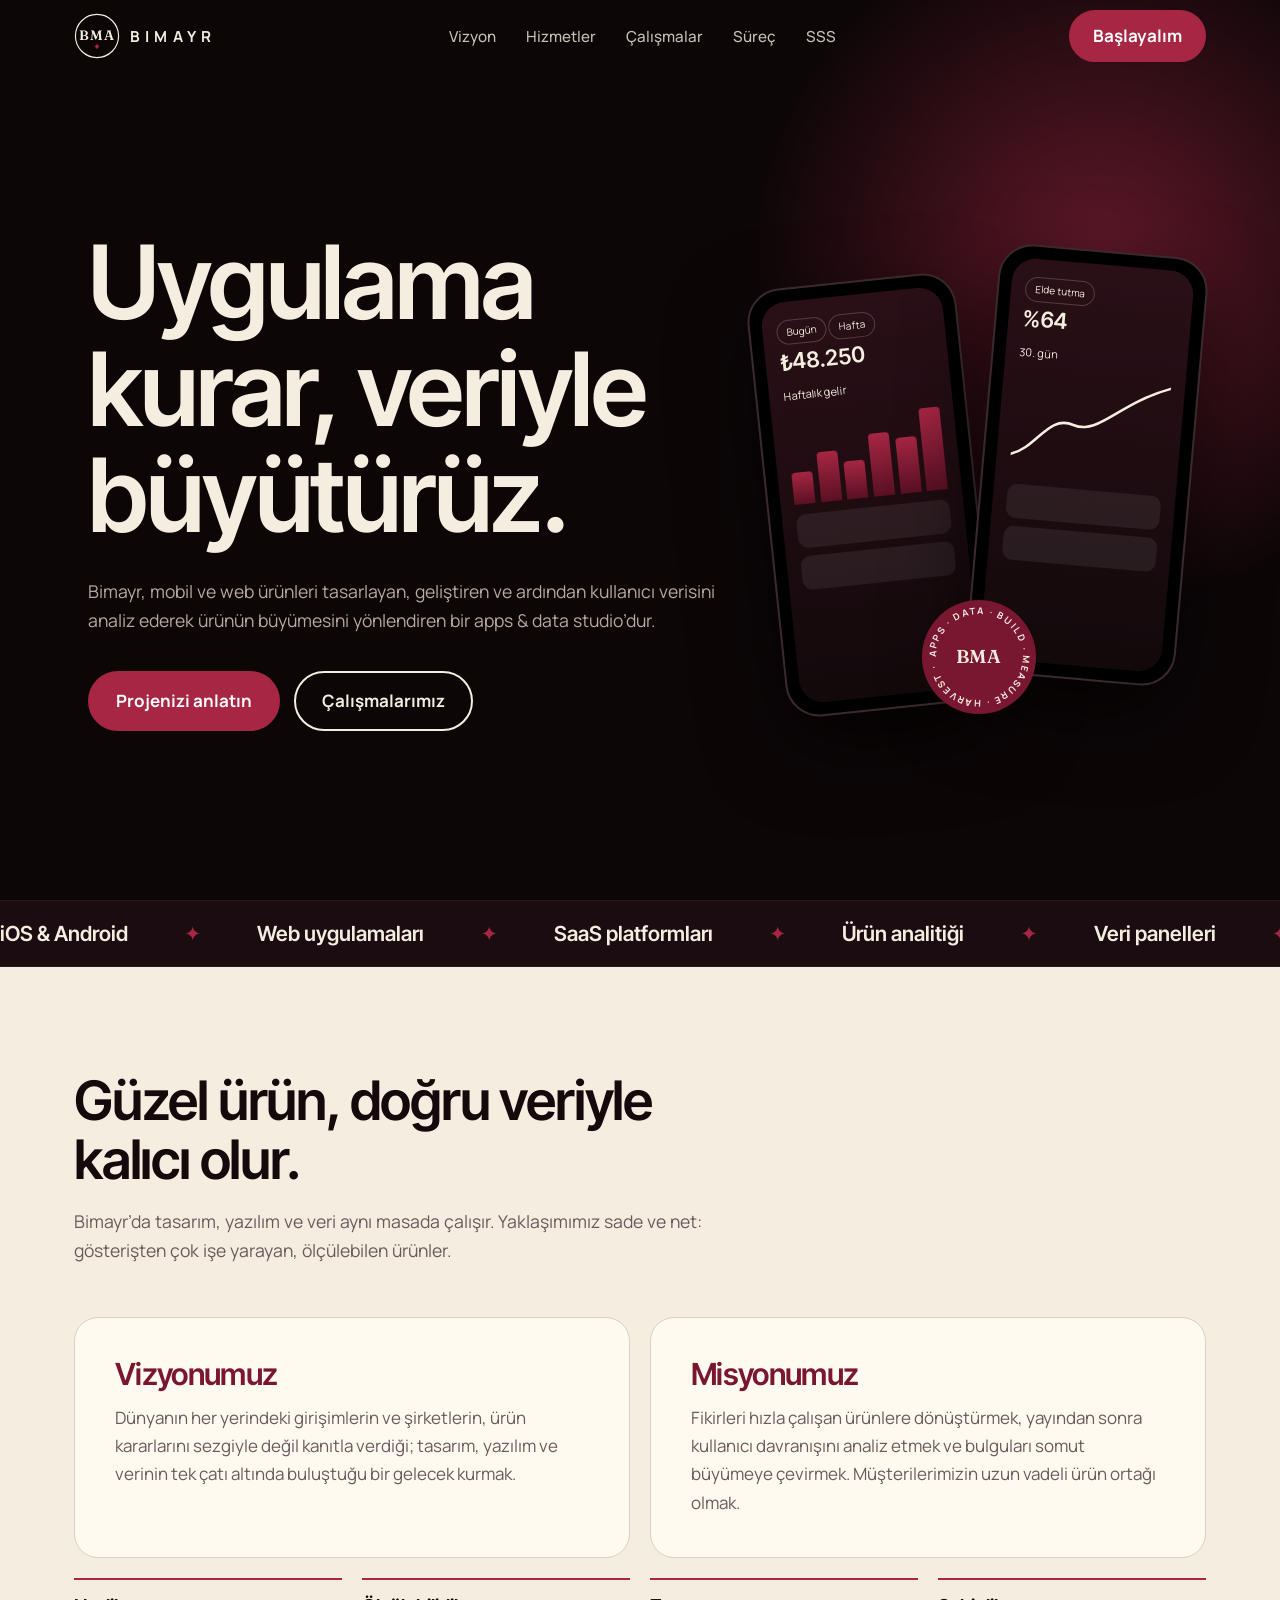
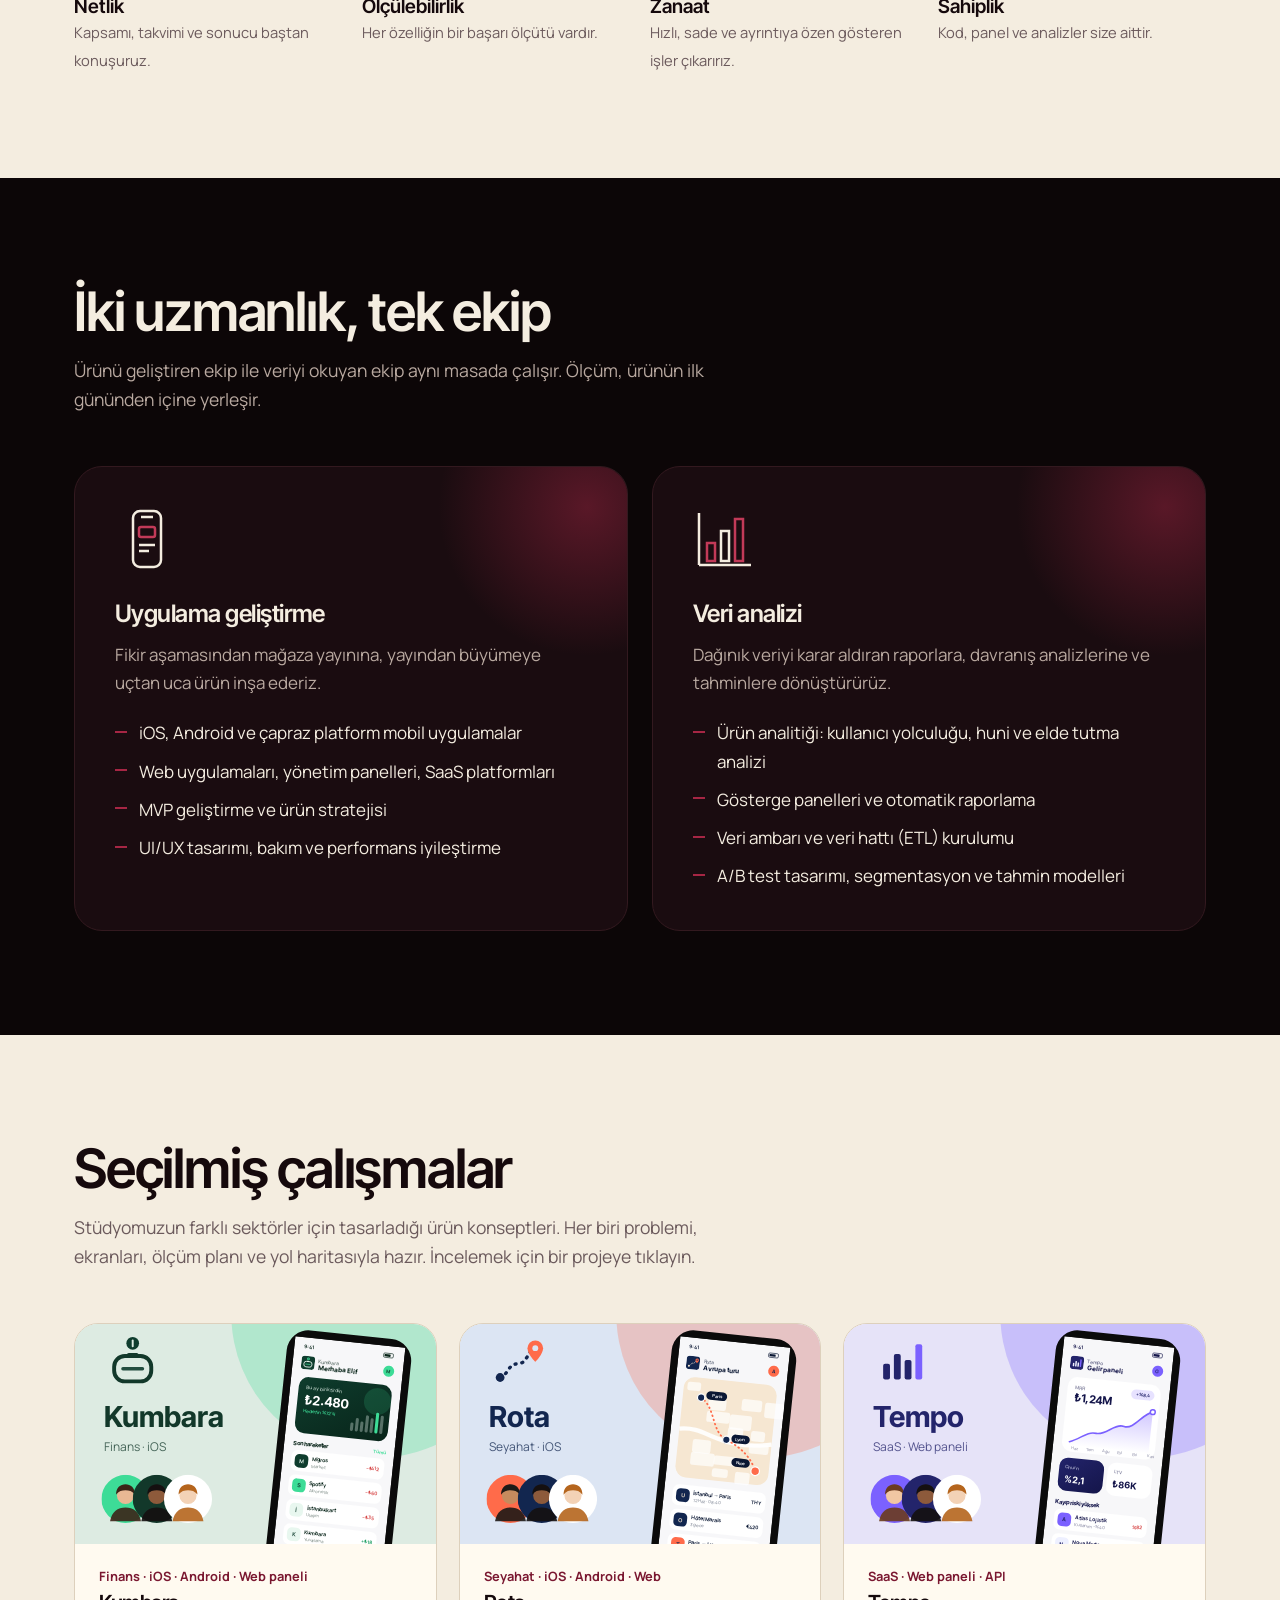
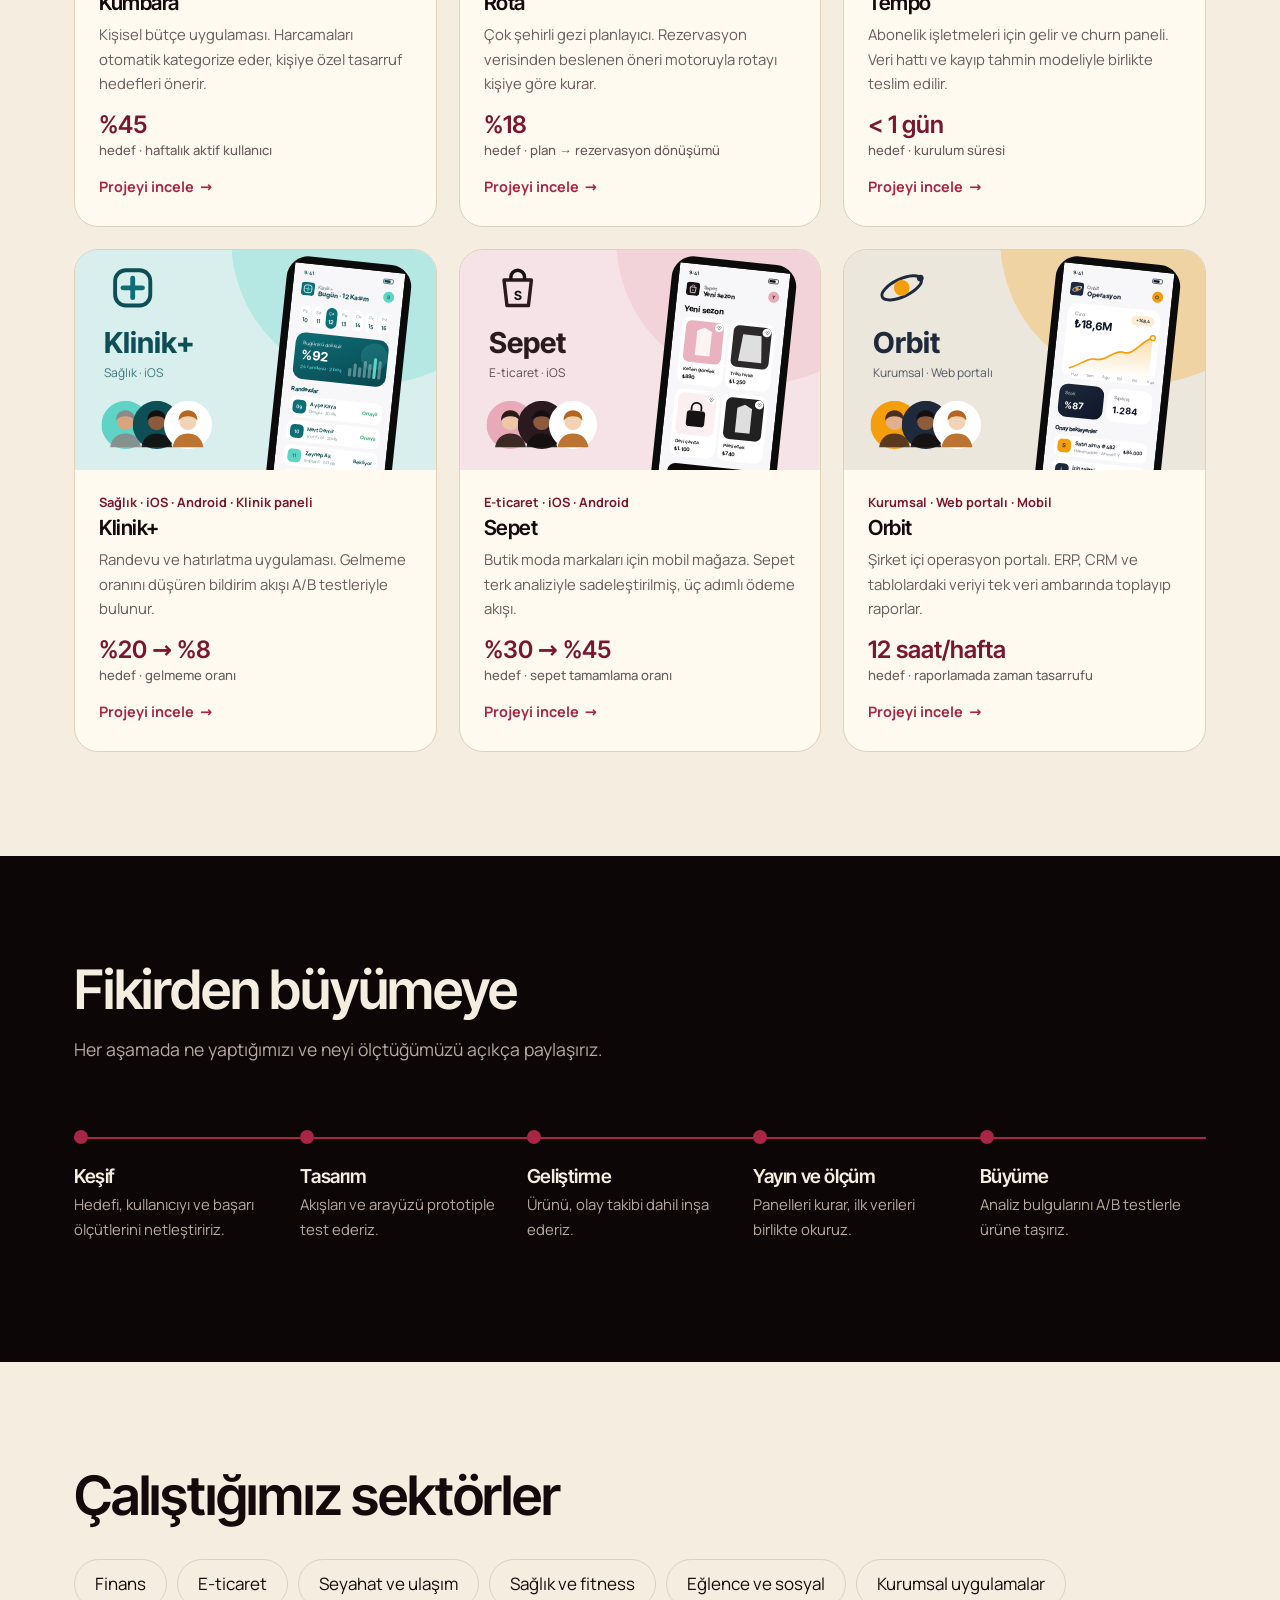
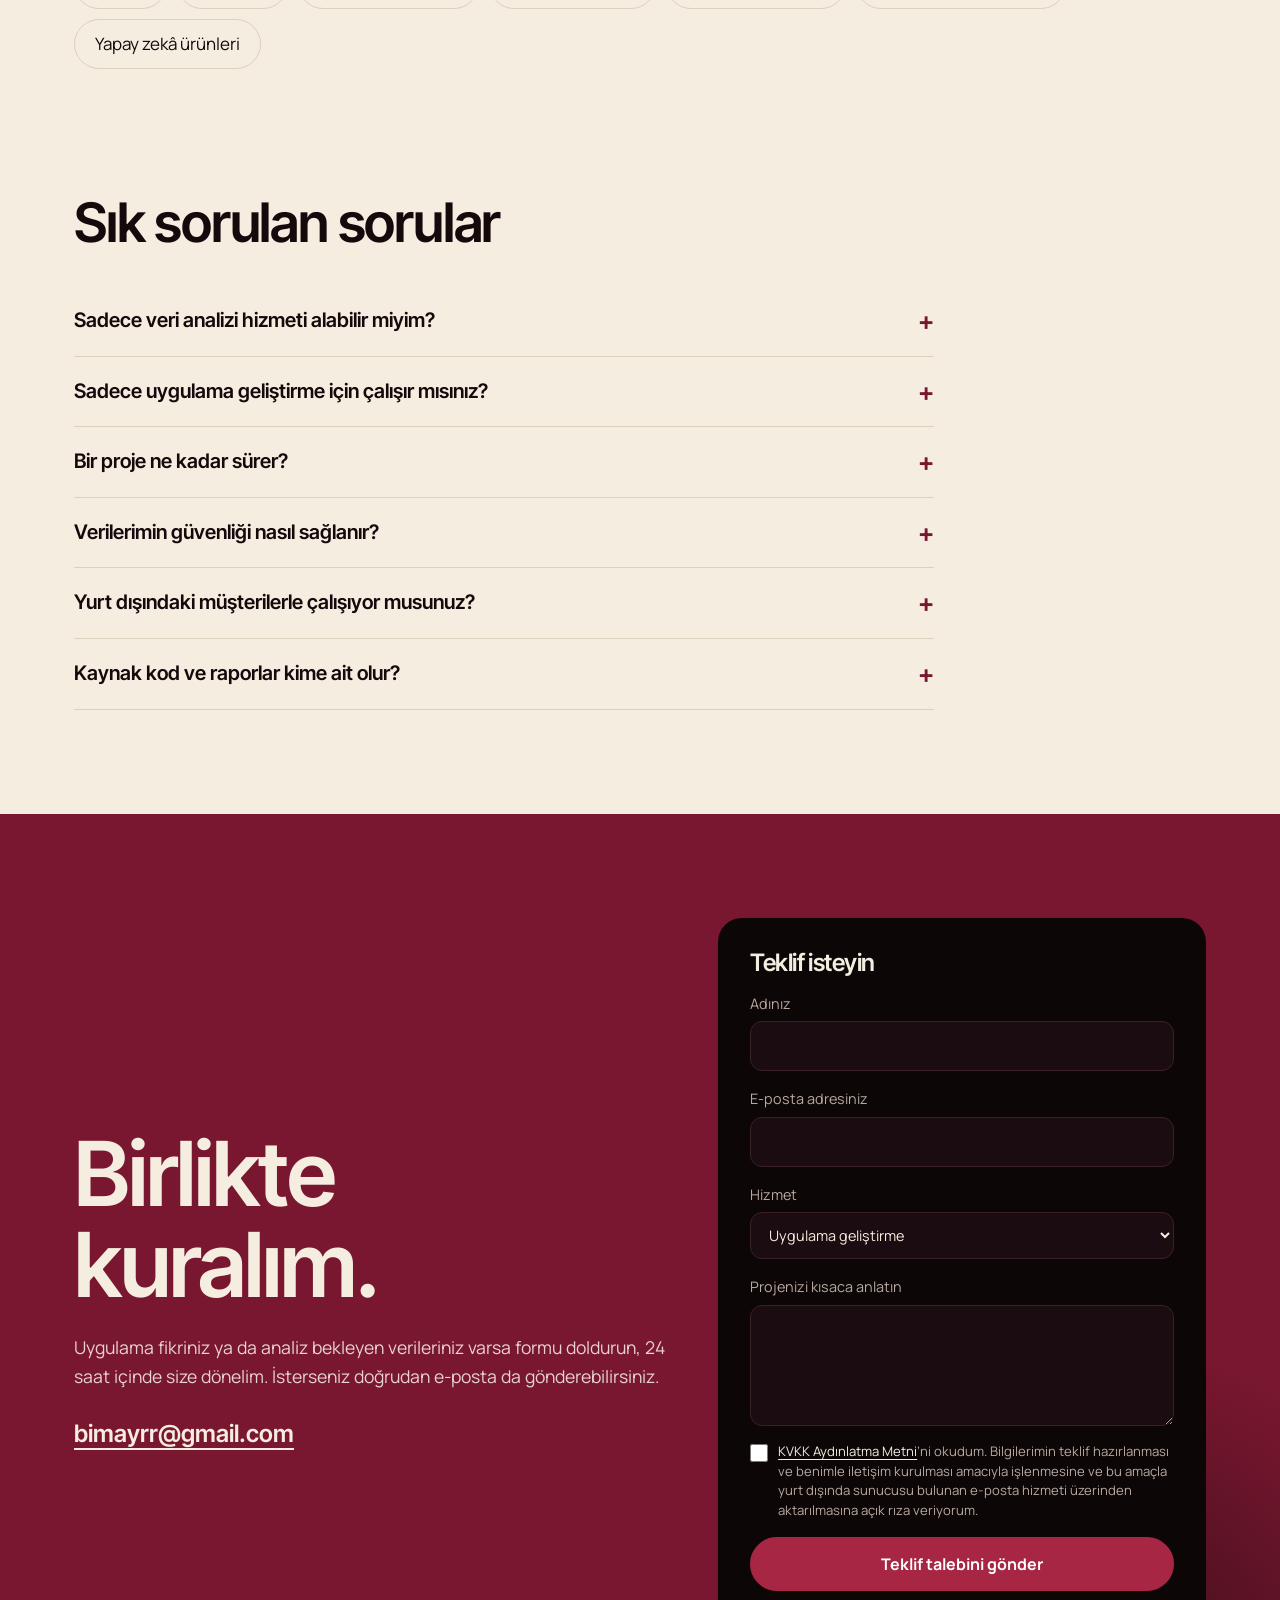
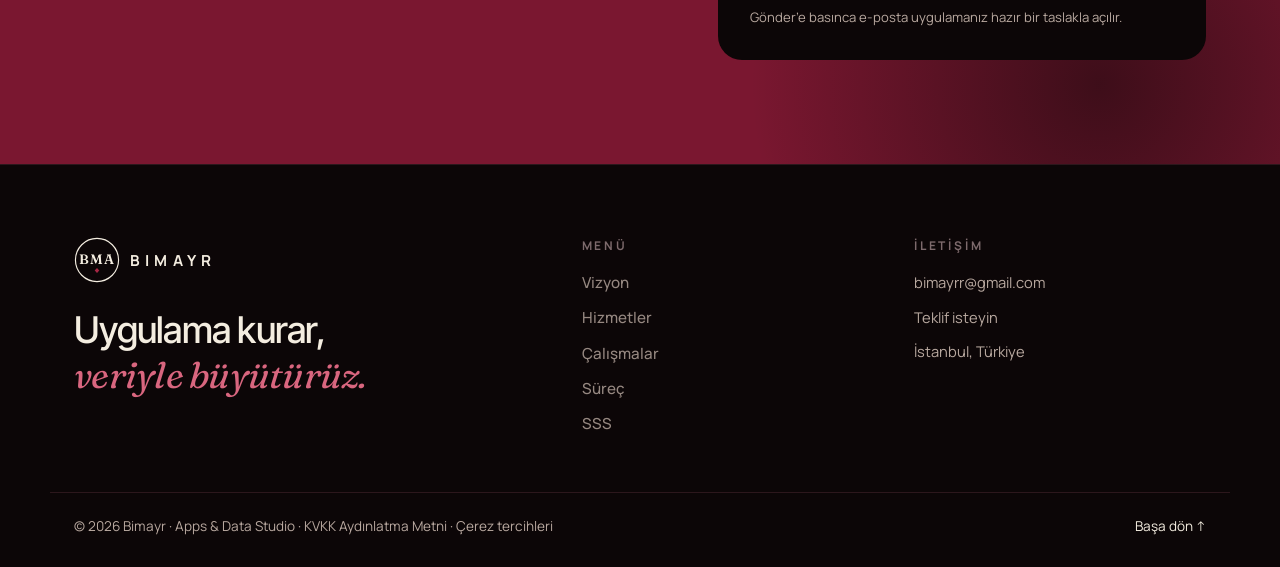
==== commit bbde670b: "Microsoft Clarity ve çerez izni kutusu - js/izin.js: çerez izni kutusu; Clarity (zgn5gpjw9l) yalnızc" ====
--- a/index.html
+++ b/index.html
@@ -126,8 +126,9 @@
 <p class="ft-tag">Uygulama kurar,<br><em>veriyle büyütürüz.</em></p></div>
 <nav class="ft-col" aria-label="Alt menü"><b>Menü</b><a href="#vizyon">Vizyon</a><a href="#hizmetler">Hizmetler</a><a href="#calismalar">Çalışmalar</a><a href="#surec">Süreç</a><a href="#sss">SSS</a></nav>
 <div class="ft-col"><b>İletişim</b><a href="mailto:bimayrr@gmail.com">bimayrr@gmail.com</a><a href="#iletisim">Teklif isteyin</a><span>İstanbul, Türkiye</span></div>
-</div><div class="wrap ft-bot"><span>© 2026 Bimayr · Apps &amp; Data Studio · <a href="kvkk.html">KVKK Aydınlatma Metni</a></span><a class="up" href="#">Başa dön &#8593;&#xFE0E;</a></div></footer>
+</div><div class="wrap ft-bot"><span>© 2026 Bimayr · Apps &amp; Data Studio · <a href="kvkk.html">KVKK Aydınlatma Metni</a> · <a href="#cerez-tercihi">Çerez tercihleri</a></span><a class="up" href="#">Başa dön &#8593;&#xFE0E;</a></div></footer>
 
+<script src="js/izin.js?v=1958625996" defer></script>
 <script src="js/main.js?v=230e6a0ea8" defer></script>
 </body>
 </html>
